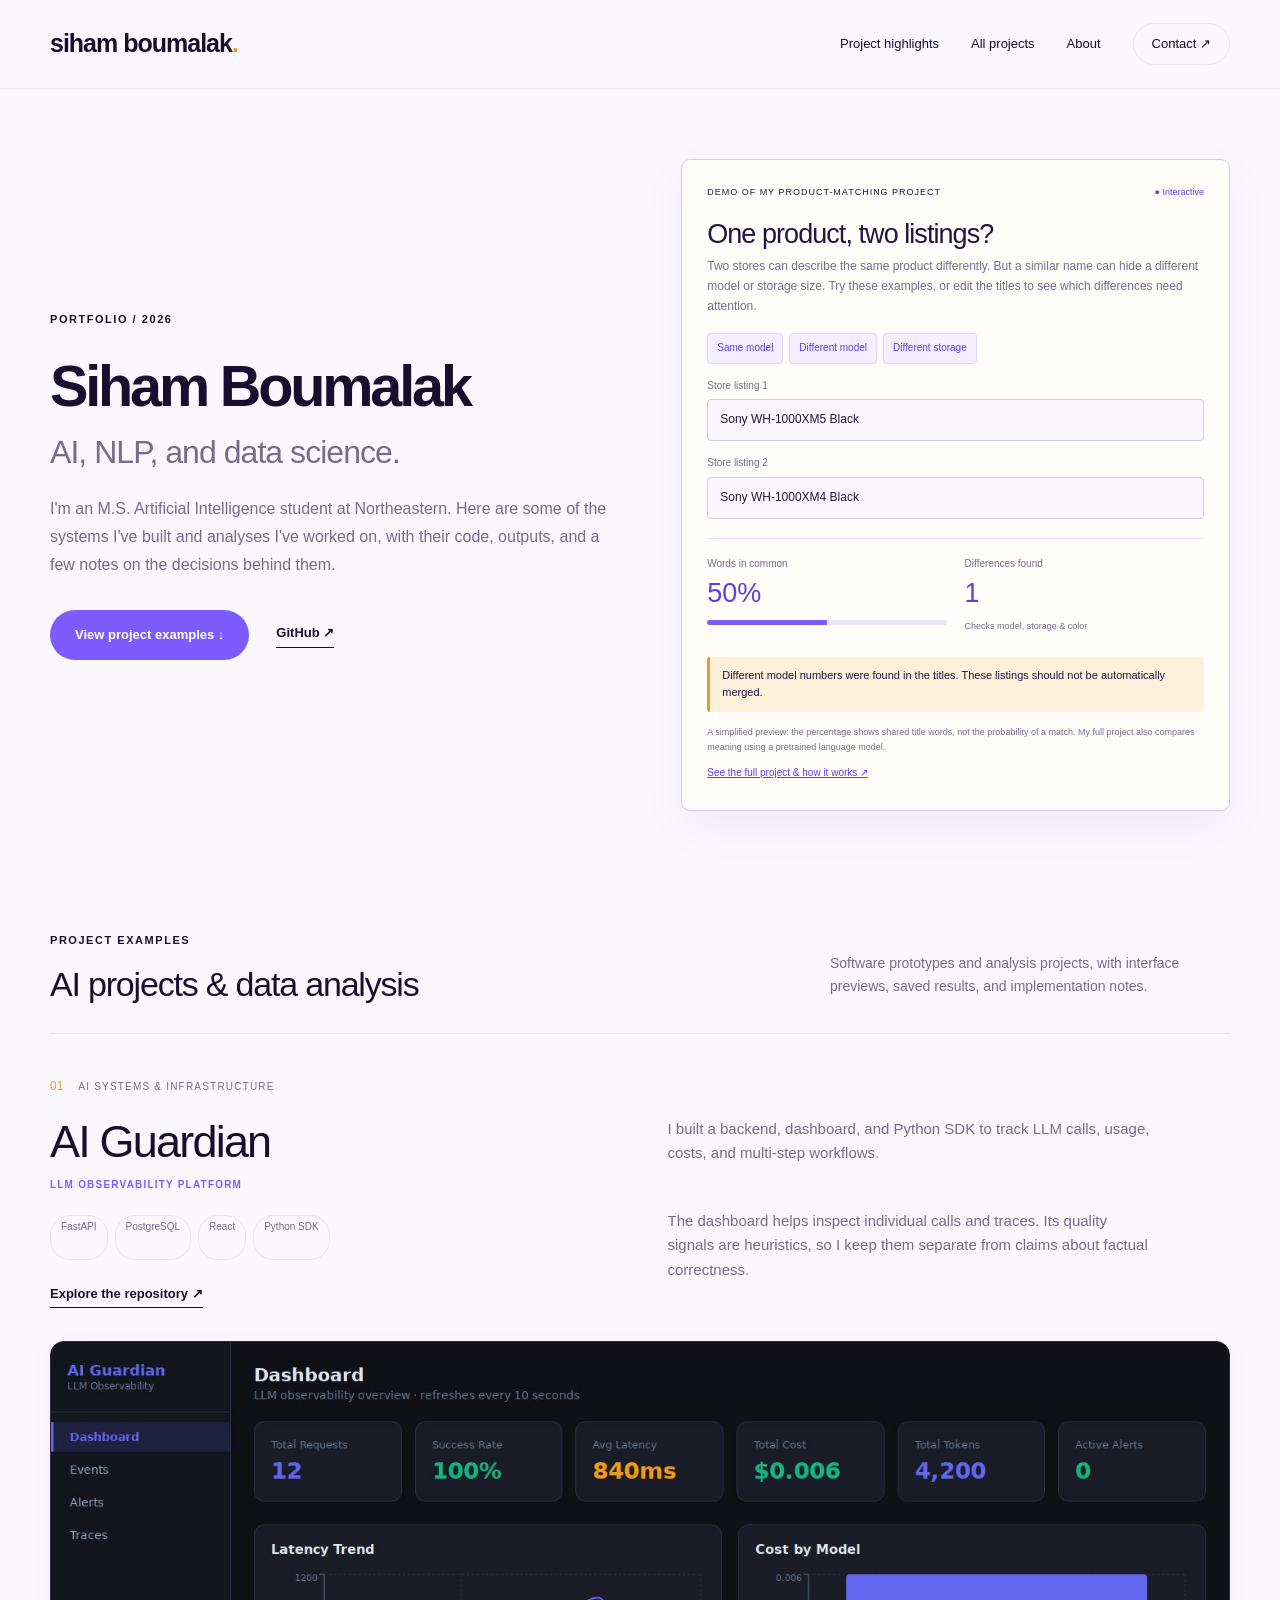
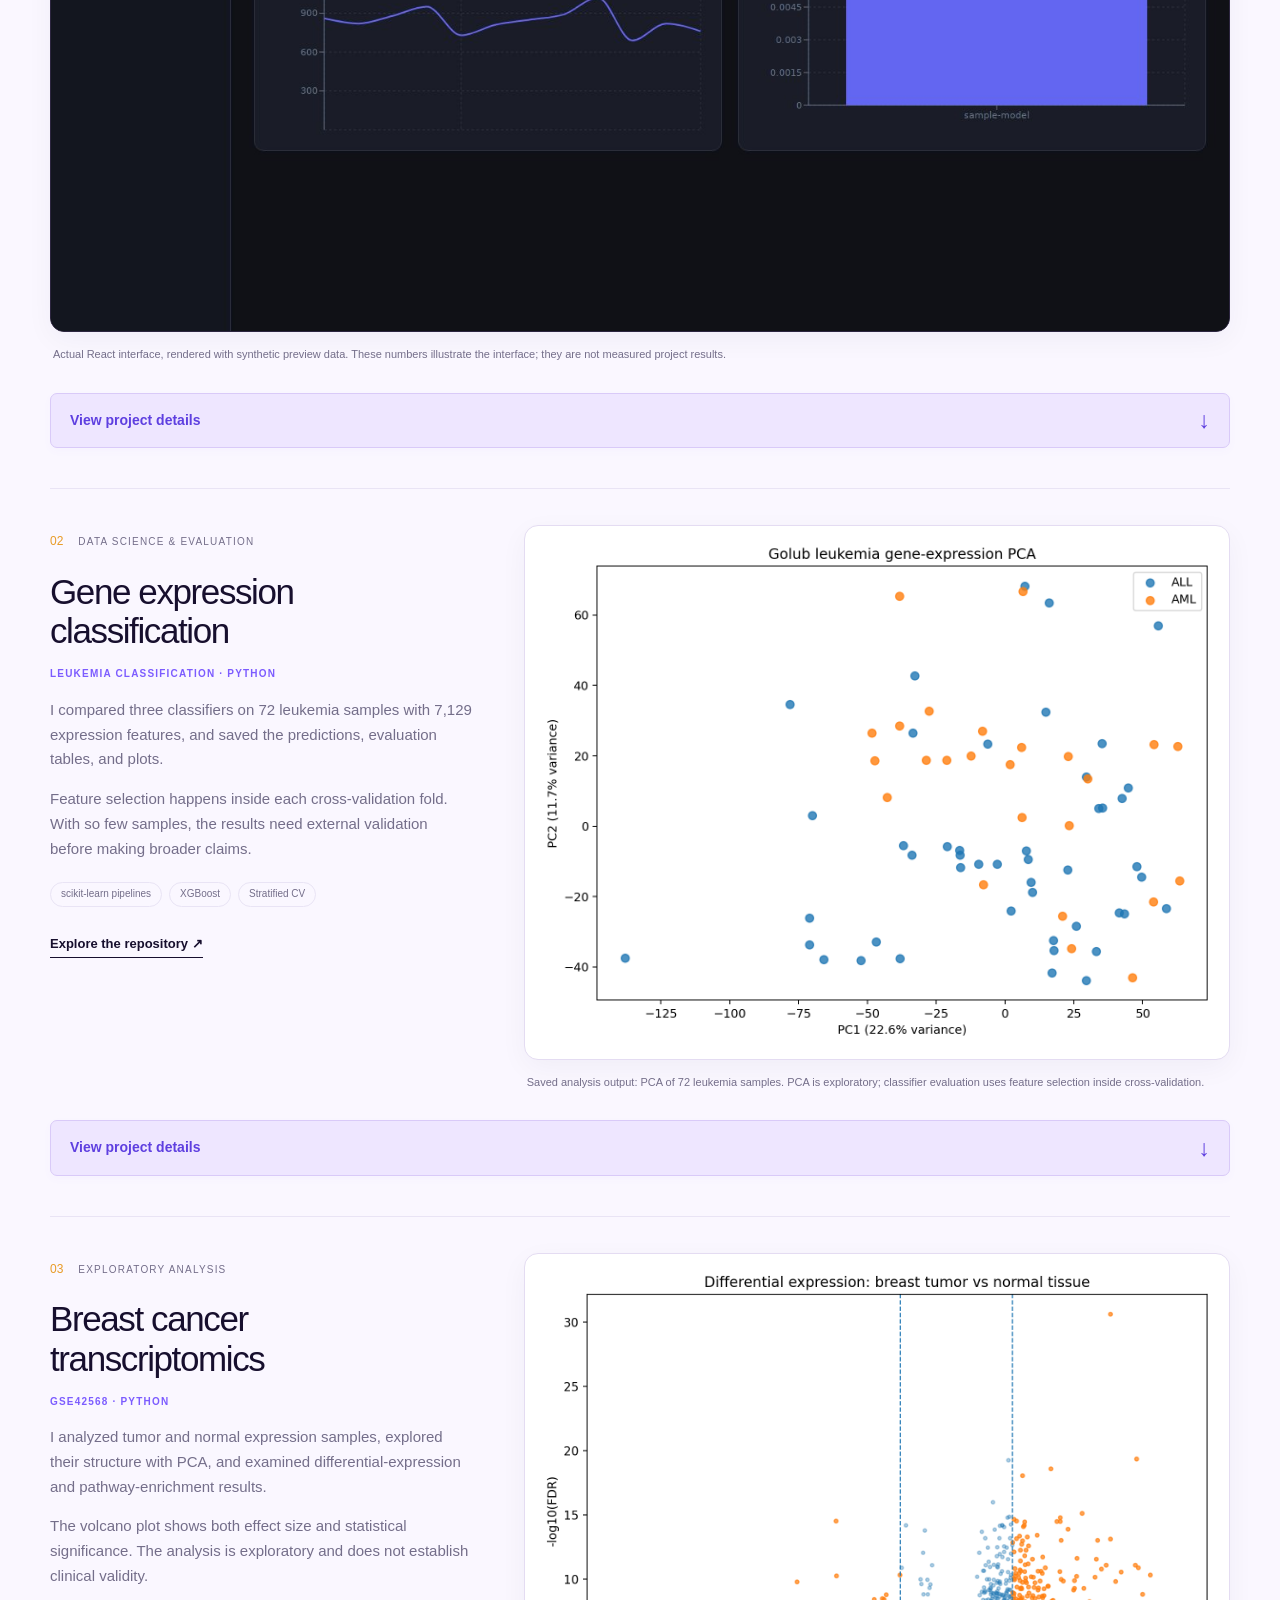
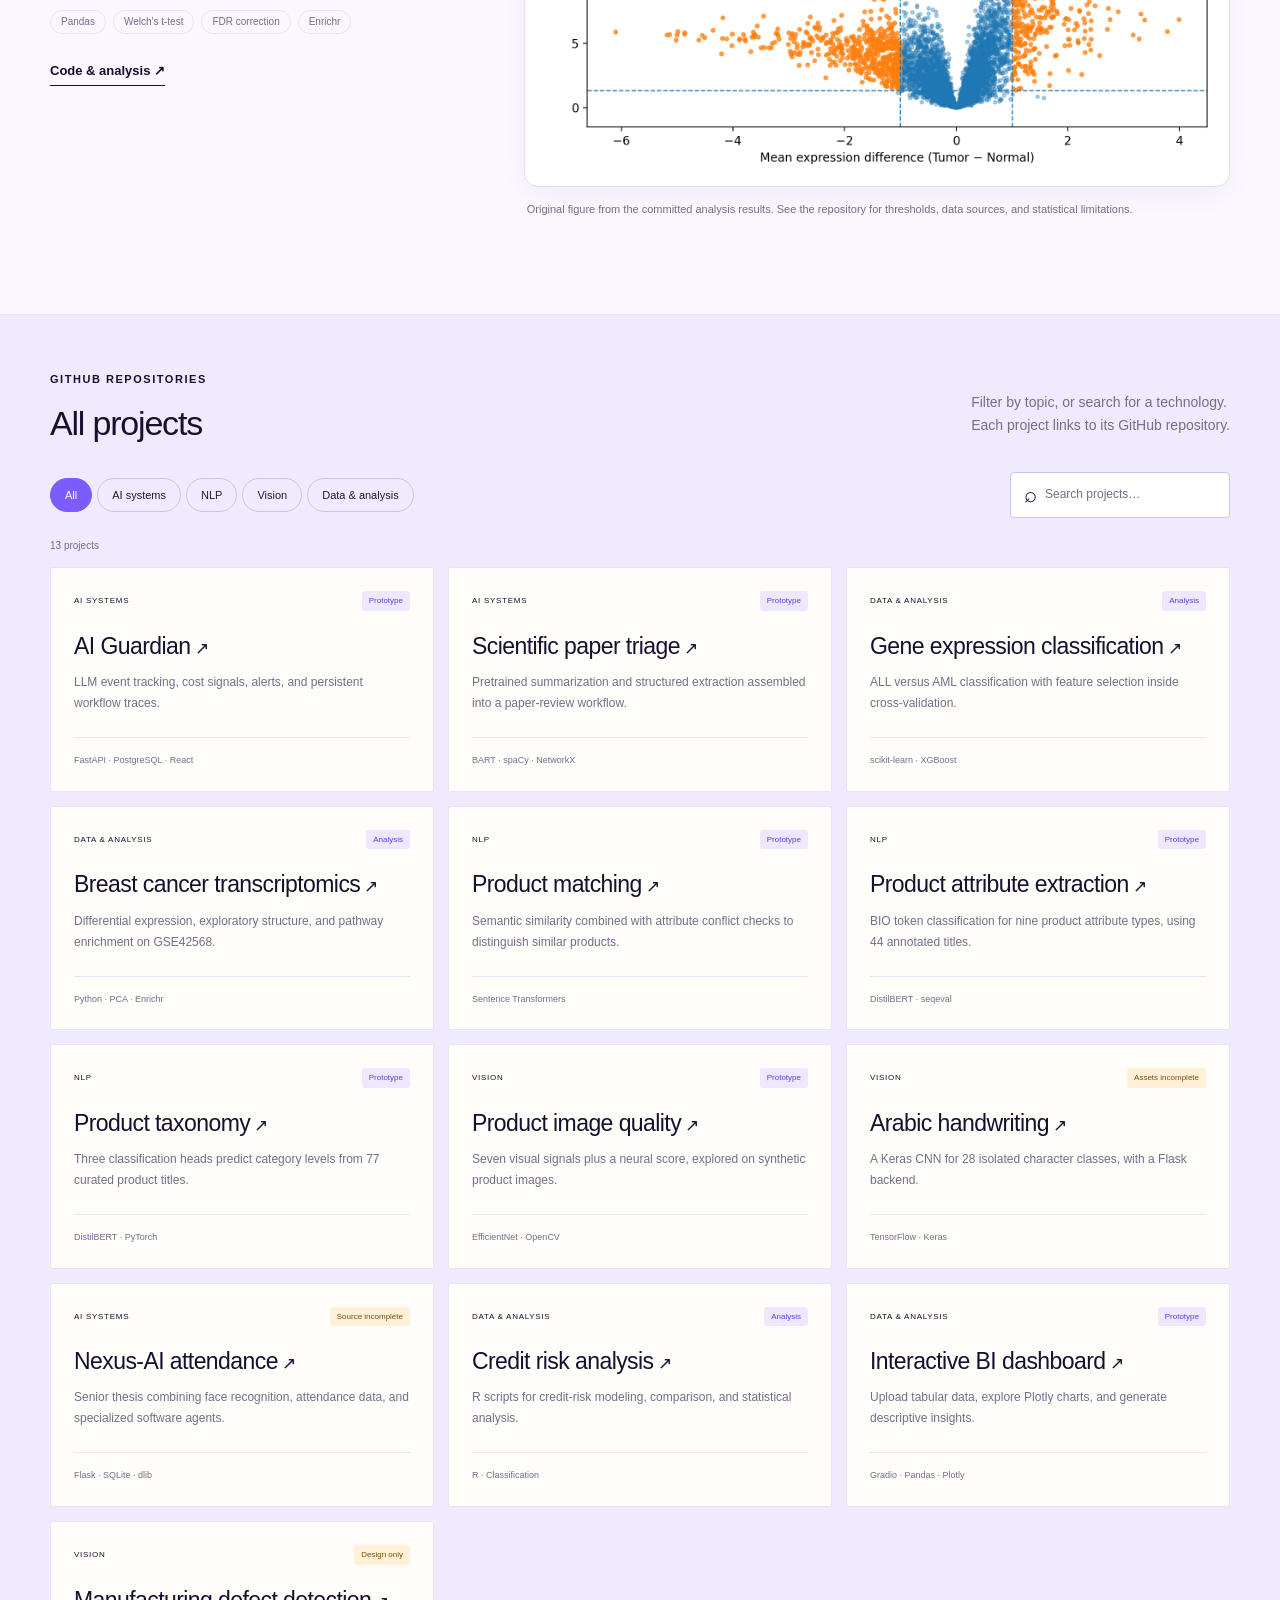
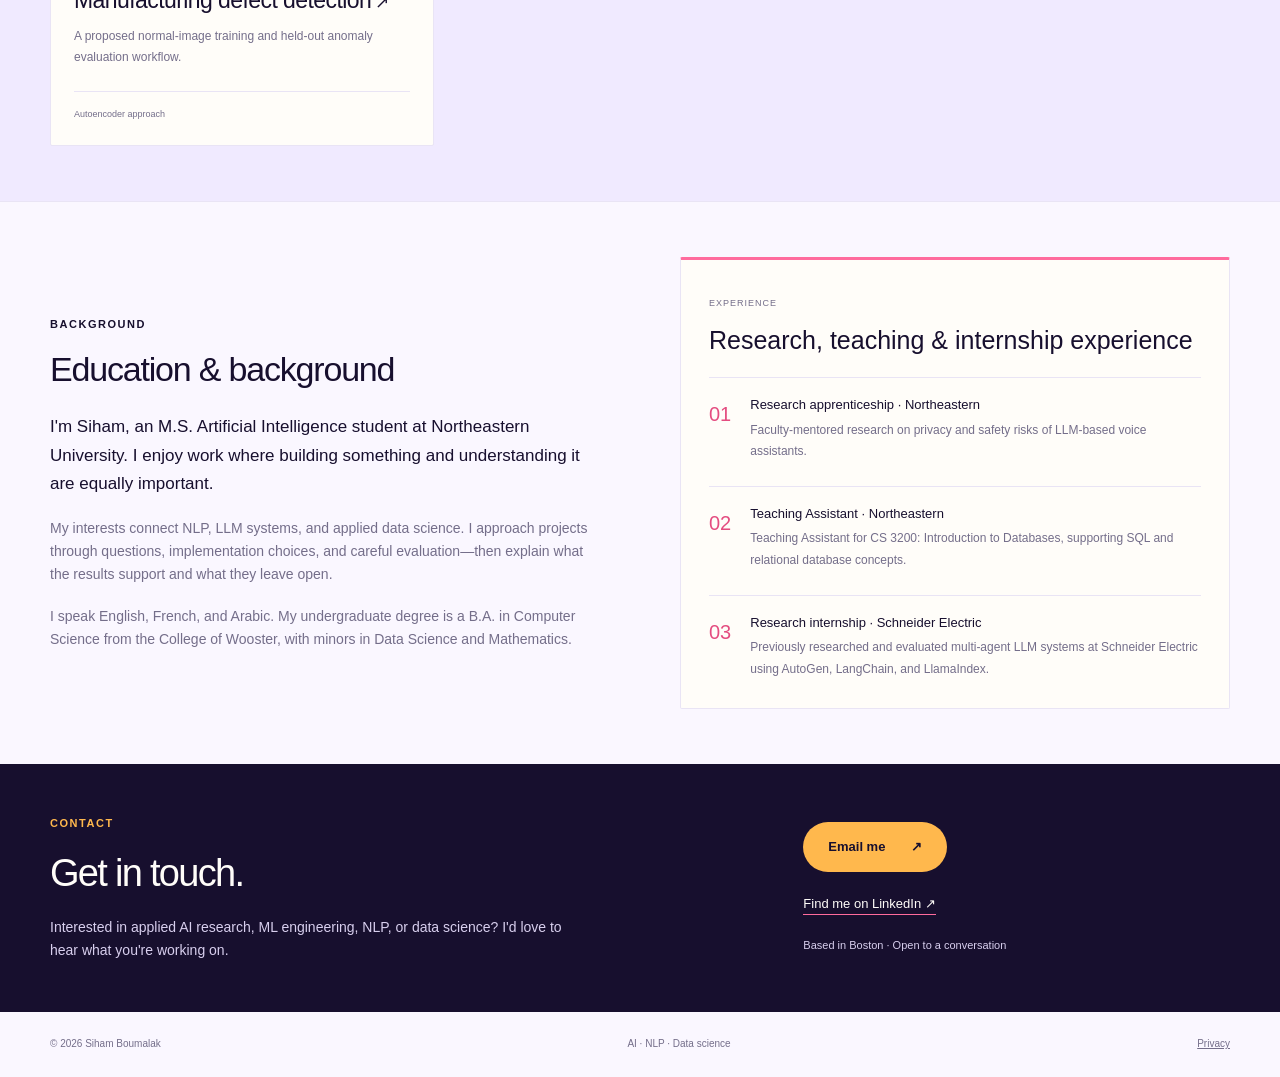
==== index.html @ af5b94d9 "Open Gmail compose with contact recipient prefilled" ====
<!doctype html>
<html lang="en">
<head>
<meta charset="utf-8"><meta name="viewport" content="width=device-width, initial-scale=1">
<title>Siham Boumalak | AI Projects & Data Analysis</title>
<meta name="description" content="Explore Siham Boumalak's AI systems, NLP projects, and data analysis through project walkthroughs, technical decisions, and evaluation evidence.">
<meta name="theme-color" content="#FAF7FF"><meta property="og:title" content="Siham Boumalak — AI systems, research & data"><meta property="og:description" content="AI systems, NLP projects, and data analysis by Siham Boumalak."><meta property="og:type" content="website"><meta property="og:url" content="https://boumalaksiham.github.io/">
<link rel="icon" href="assets/favicon.svg" type="image/svg+xml"><link rel="stylesheet" href="assets/style.css?v=explained-20261003">
<script src="assets/config.js" defer></script><script src="assets/app.js" defer></script>
</head>
<body>
<a class="skip-link" href="#main">Skip to content</a>
<header class="site-header"><a class="wordmark" href="#top" aria-label="Siham Boumalak, home">siham boumalak<span class="wordmark-dot">.</span></a><nav aria-label="Main navigation"><a href="#work">Project highlights</a><a href="#explore">All projects</a><a href="#about">About</a><a class="nav-contact" href="#contact">Contact <span aria-hidden="true">↗</span></a></nav></header>
<main id="main">
<section class="hero wrap" id="top"><div class="hero-copy"><p class="eyebrow">Portfolio / 2026</p><h1>Siham Boumalak<span class="intro-focus">AI, NLP, and data science.</span></h1><p class="hero-description">I'm an M.S. Artificial Intelligence student at Northeastern. Here are some of the systems I've built and analyses I've worked on, with their code, outputs, and a few notes on the decisions behind them.</p><div class="hero-actions"><a class="button primary" href="#work">View project examples ↓</a><a class="text-link" href="https://github.com/boumalaksiham" target="_blank" rel="noopener noreferrer" data-event="github_profile">GitHub ↗</a></div></div><aside class="demo-dashboard" aria-labelledby="demo-title"><div class="demo-top"><span>DEMO OF MY PRODUCT-MATCHING PROJECT</span><span class="demo-live">● Interactive</span></div><h2 id="demo-title">One product, two listings?</h2><p class="demo-intro">Two stores can describe the same product differently. But a similar name can hide a different model or storage size. Try these examples, or edit the titles to see which differences need attention.</p><div class="demo-presets" role="group" aria-label="Product comparison examples"><button type="button" data-pair="same">Same model</button><button type="button" data-pair="model">Different model</button><button type="button" data-pair="storage">Different storage</button></div><label for="listing-a">Store listing 1</label><input id="listing-a" maxlength="180" value="Sony WH-1000XM5 Black" autocomplete="off"><label for="listing-b">Store listing 2</label><input id="listing-b" maxlength="180" value="Sony WH-1000XM4 Black" autocomplete="off"><div class="demo-metrics"><div><span>Words in common</span><strong id="demo-overlap">—</strong><div class="demo-meter"><span id="demo-meter-fill"></span></div></div><div><span>Differences found</span><strong id="demo-conflicts">—</strong><small>Checks model, storage &amp; color</small></div></div><div class="demo-result" id="demo-result" role="status" aria-live="polite">Comparing titles…</div><p class="demo-disclaimer">A simplified preview: the percentage shows shared title words, not the probability of a match. My full project also compares meaning using a pretrained language model.</p><a class="demo-source" href="https://github.com/boumalaksiham/Entity-Resolution-Product-Matching-Pipeline" target="_blank" rel="noopener noreferrer" data-event="project_repository" data-project="Entity-Resolution-Product-Matching-Pipeline">See the full project &amp; how it works ↗</a><noscript><p>Enable JavaScript to try the comparison.</p></noscript></aside></section><section class="wrap section" id="work"><div class="section-heading"><div><p class="eyebrow">Project examples</p><h2>AI projects & data analysis</h2></div><p>Software prototypes and analysis projects, with interface previews, saved results, and implementation notes.</p></div><article class="feature" id="guardian"><div class="feature-copy"><div class="feature-number">01 <span>AI systems & infrastructure</span></div><h3>AI Guardian</h3><p class="project-name">LLM observability platform</p><p>I built a backend, dashboard, and Python SDK to track LLM calls, usage, costs, and multi-step workflows.</p><p class="feature-question">The dashboard helps inspect individual calls and traces. Its quality signals are heuristics, so I keep them separate from claims about factual correctness.</p><div class="tags"><span>FastAPI</span><span>PostgreSQL</span><span>React</span><span>Python SDK</span></div><a class="text-link" href="https://github.com/boumalaksiham/ai_guardian_project" target="_blank" rel="noopener noreferrer" data-event="project_repository" data-project="ai_guardian_project">Explore the repository ↗</a></div><figure class="project-output guardian-output"><a href="assets/guardian-preview.jpg" target="_blank" aria-label="Open AI Guardian interface preview"><img src="assets/guardian-preview.jpg" alt="AI Guardian React dashboard with usage cards, latency trend, and cost chart, populated with synthetic preview data" width="1440" height="720" fetchpriority="high"></a><figcaption>Actual React interface, rendered with synthetic preview data. These numbers illustrate the interface; they are not measured project results.</figcaption></figure><details class="case-study" data-project="ai_guardian_project"><summary>View project details <span aria-hidden="true">↓</span></summary><div class="case-grid"><div><h4>What I built</h4><p>A FastAPI backend, PostgreSQL event storage, a React dashboard, and a Python tracking SDK. Events can be grouped into persistent workflow traces.</p></div><div><h4>A technical decision</h4><p>Background SDK delivery keeps telemetry separate from the main application flow. The tradeoff is an in-memory queue that can lose pending events when a process exits.</p></div><div><h4>Evidence & boundaries</h4><p>The repository includes unit tests and CI. Quality and hallucination signals are lightweight heuristics; they are not validated factuality scores. Production authentication and tenancy remain future work.</p><a href="https://github.com/boumalaksiham/ai_guardian_project/blob/main/docs/DEVELOPMENT.md" target="_blank" rel="noopener noreferrer" data-event="project_documentation" data-project="ai_guardian_project">Development & testing notes ↗</a></div></div></details></article>
<article class="feature" id="genes"><div class="feature-copy"><div class="feature-number">02 <span>Data science & evaluation</span></div><h3>Gene expression<br>classification</h3><p class="project-name">Leukemia classification · Python</p><p>I compared three classifiers on 72 leukemia samples with 7,129 expression features, and saved the predictions, evaluation tables, and plots.</p><p class="feature-question">Feature selection happens inside each cross-validation fold. With so few samples, the results need external validation before making broader claims.</p><div class="tags"><span>scikit-learn pipelines</span><span>XGBoost</span><span>Stratified CV</span></div><a class="text-link" href="https://github.com/boumalaksiham/gene-expression-classification" target="_blank" rel="noopener noreferrer" data-event="project_repository" data-project="gene-expression-classification">Explore the repository ↗</a></div><figure class="project-output"><a href="assets/leukemia-pca.png" target="_blank" aria-label="Open leukemia PCA figure"><img src="assets/leukemia-pca.png" alt="Saved PCA scatterplot of ALL and AML leukemia samples from the gene-expression analysis" width="1200" height="800" loading="lazy"></a><figcaption>Saved analysis output: PCA of 72 leukemia samples. PCA is exploratory; classifier evaluation uses feature selection inside cross-validation.</figcaption></figure><details class="case-study" data-project="gene-expression-classification"><summary>View project details <span aria-hidden="true">↓</span></summary><div class="case-grid"><div><h4>What I built</h4><p>A reproducible analysis comparing logistic regression, random forest, and XGBoost on ALL versus AML classification, with PCA, ROC curves, and cross-validated predictions.</p></div><div><h4>A technical decision</h4><p>Place feature selection inside the pipeline so each training fold selects its own features. Selecting features on the full dataset before cross-validation would leak validation information.</p></div><div><h4>Evidence & boundaries</h4><p>Committed tables and figures support the displayed results. A 72-sample dataset limits generalization; cross-validation is not an independent external test. Full-data probe rankings are exploratory.</p><a href="https://github.com/boumalaksiham/gene-expression-classification/tree/main/results" target="_blank" rel="noopener noreferrer" data-event="evaluation_artifact" data-project="gene-expression-classification">Explore the saved results ↗</a></div></div></details></article>
<article class="feature breast-feature" id="breast"><div class="feature-copy"><div class="feature-number">03 <span>Exploratory analysis</span></div><h3>Breast cancer<br>transcriptomics</h3><p class="project-name">GSE42568 · Python</p><p>I analyzed tumor and normal expression samples, explored their structure with PCA, and examined differential-expression and pathway-enrichment results.</p><p class="feature-question">The volcano plot shows both effect size and statistical significance. The analysis is exploratory and does not establish clinical validity.</p><div class="tags"><span>Pandas</span><span>Welch's t-test</span><span>FDR correction</span><span>Enrichr</span></div><a class="text-link" href="https://github.com/boumalaksiham/breast_cancer_transcriptomics" target="_blank" rel="noopener noreferrer" data-event="project_repository" data-project="breast_cancer_transcriptomics">Code & analysis ↗</a></div><figure class="project-output"><a href="assets/breast-volcano.png" target="_blank" aria-label="Open differential expression volcano plot"><img src="assets/breast-volcano.png" alt="Saved volcano plot showing tumor versus normal differential expression in GSE42568" width="1200" height="800" loading="lazy"></a><figcaption>Original figure from the committed analysis results. See the repository for thresholds, data sources, and statistical limitations.</figcaption></figure></article></section>
<section class="collection section" id="explore"><div class="wrap"><div class="section-heading"><div><p class="eyebrow">GitHub repositories</p><h2>All projects</h2></div><p>Filter by topic, or search for a technology.<br>Each project links to its GitHub repository.</p></div><div class="collection-tools"><div class="filters" role="group" aria-label="Filter projects"><button type="button" data-filter="All" aria-pressed="true" class="filter active">All</button><button type="button" data-filter="AI systems" aria-pressed="false" class="filter">AI systems</button><button type="button" data-filter="NLP" aria-pressed="false" class="filter">NLP</button><button type="button" data-filter="Vision" aria-pressed="false" class="filter">Vision</button><button type="button" data-filter="Data & analysis" aria-pressed="false" class="filter">Data & analysis</button></div><div class="search-field"><label class="sr-only" for="project-search">Search projects by title, topic, technology, or status</label><span aria-hidden="true">⌕</span><input id="project-search" type="search" placeholder="Search projects…" autocomplete="off"></div></div><p class="result-count" id="result-count" role="status">13 projects</p><div class="project-grid" id="project-grid"><article class="project-card" data-category="AI systems" data-search="AI Guardian AI systems LLM event tracking, cost signals, alerts, and persistent workflow traces. FastAPI · PostgreSQL · React Prototype"><div class="card-top"><span class="category">AI systems</span><span class="status">Prototype</span></div><h3><a href="https://github.com/boumalaksiham/ai_guardian_project" data-event="project_repository" data-project="ai_guardian_project" target="_blank" rel="noopener noreferrer">AI Guardian<span aria-hidden="true"> ↗</span></a></h3><p>LLM event tracking, cost signals, alerts, and persistent workflow traces.</p><span class="stack">FastAPI · PostgreSQL · React</span></article>
<article class="project-card" data-category="AI systems" data-search="Scientific paper triage AI systems Pretrained summarization and structured extraction assembled into a paper-review workflow. BART · spaCy · NetworkX Prototype"><div class="card-top"><span class="category">AI systems</span><span class="status">Prototype</span></div><h3><a href="https://github.com/boumalaksiham/Final-Project-AI" data-event="project_repository" data-project="Final-Project-AI" target="_blank" rel="noopener noreferrer">Scientific paper triage<span aria-hidden="true"> ↗</span></a></h3><p>Pretrained summarization and structured extraction assembled into a paper-review workflow.</p><span class="stack">BART · spaCy · NetworkX</span></article>
<article class="project-card" data-category="Data & analysis" data-search="Gene expression classification Data &amp; analysis ALL versus AML classification with feature selection inside cross-validation. scikit-learn · XGBoost Analysis"><div class="card-top"><span class="category">Data & analysis</span><span class="status">Analysis</span></div><h3><a href="https://github.com/boumalaksiham/gene-expression-classification" data-event="project_repository" data-project="gene-expression-classification" target="_blank" rel="noopener noreferrer">Gene expression classification<span aria-hidden="true"> ↗</span></a></h3><p>ALL versus AML classification with feature selection inside cross-validation.</p><span class="stack">scikit-learn · XGBoost</span></article>
<article class="project-card" data-category="Data & analysis" data-search="Breast cancer transcriptomics Data &amp; analysis Differential expression, exploratory structure, and pathway enrichment on GSE42568. Python · PCA · Enrichr Analysis"><div class="card-top"><span class="category">Data & analysis</span><span class="status">Analysis</span></div><h3><a href="https://github.com/boumalaksiham/breast_cancer_transcriptomics" data-event="project_repository" data-project="breast_cancer_transcriptomics" target="_blank" rel="noopener noreferrer">Breast cancer transcriptomics<span aria-hidden="true"> ↗</span></a></h3><p>Differential expression, exploratory structure, and pathway enrichment on GSE42568.</p><span class="stack">Python · PCA · Enrichr</span></article>
<article class="project-card" data-category="NLP" data-search="Product matching NLP Semantic similarity combined with attribute conflict checks to distinguish similar products. Sentence Transformers Prototype"><div class="card-top"><span class="category">NLP</span><span class="status">Prototype</span></div><h3><a href="https://github.com/boumalaksiham/Entity-Resolution-Product-Matching-Pipeline" data-event="project_repository" data-project="Entity-Resolution-Product-Matching-Pipeline" target="_blank" rel="noopener noreferrer">Product matching<span aria-hidden="true"> ↗</span></a></h3><p>Semantic similarity combined with attribute conflict checks to distinguish similar products.</p><span class="stack">Sentence Transformers</span></article>
<article class="project-card" data-category="NLP" data-search="Product attribute extraction NLP BIO token classification for nine product attribute types, using 44 annotated titles. DistilBERT · seqeval Prototype"><div class="card-top"><span class="category">NLP</span><span class="status">Prototype</span></div><h3><a href="https://github.com/boumalaksiham/Product-NER-Attribute-Extraction" data-event="project_repository" data-project="Product-NER-Attribute-Extraction" target="_blank" rel="noopener noreferrer">Product attribute extraction<span aria-hidden="true"> ↗</span></a></h3><p>BIO token classification for nine product attribute types, using 44 annotated titles.</p><span class="stack">DistilBERT · seqeval</span></article>
<article class="project-card" data-category="NLP" data-search="Product taxonomy NLP Three classification heads predict category levels from 77 curated product titles. DistilBERT · PyTorch Prototype"><div class="card-top"><span class="category">NLP</span><span class="status">Prototype</span></div><h3><a href="https://github.com/boumalaksiham/Taxonomy-Classifier-DistilBERT" data-event="project_repository" data-project="Taxonomy-Classifier-DistilBERT" target="_blank" rel="noopener noreferrer">Product taxonomy<span aria-hidden="true"> ↗</span></a></h3><p>Three classification heads predict category levels from 77 curated product titles.</p><span class="stack">DistilBERT · PyTorch</span></article>
<article class="project-card" data-category="Vision" data-search="Product image quality Vision Seven visual signals plus a neural score, explored on synthetic product images. EfficientNet · OpenCV Prototype"><div class="card-top"><span class="category">Vision</span><span class="status">Prototype</span></div><h3><a href="https://github.com/boumalaksiham/Product-Image-Quality-Scorer" data-event="project_repository" data-project="Product-Image-Quality-Scorer" target="_blank" rel="noopener noreferrer">Product image quality<span aria-hidden="true"> ↗</span></a></h3><p>Seven visual signals plus a neural score, explored on synthetic product images.</p><span class="stack">EfficientNet · OpenCV</span></article>
<article class="project-card" data-category="Vision" data-search="Arabic handwriting Vision A Keras CNN for 28 isolated character classes, with a Flask backend. TensorFlow · Keras Assets incomplete"><div class="card-top"><span class="category">Vision</span><span class="status incomplete">Assets incomplete</span></div><h3><a href="https://github.com/boumalaksiham/Arabic-Handwriting-CNN" data-event="project_repository" data-project="Arabic-Handwriting-CNN" target="_blank" rel="noopener noreferrer">Arabic handwriting<span aria-hidden="true"> ↗</span></a></h3><p>A Keras CNN for 28 isolated character classes, with a Flask backend.</p><span class="stack">TensorFlow · Keras</span></article>
<article class="project-card" data-category="AI systems" data-search="Nexus-AI attendance AI systems Senior thesis combining face recognition, attendance data, and specialized software agents. Flask · SQLite · dlib Source incomplete"><div class="card-top"><span class="category">AI systems</span><span class="status incomplete">Source incomplete</span></div><h3><a href="https://github.com/boumalaksiham/Nexus-AI-Attendance" data-event="project_repository" data-project="Nexus-AI-Attendance" target="_blank" rel="noopener noreferrer">Nexus-AI attendance<span aria-hidden="true"> ↗</span></a></h3><p>Senior thesis combining face recognition, attendance data, and specialized software agents.</p><span class="stack">Flask · SQLite · dlib</span></article>
<article class="project-card" data-category="Data & analysis" data-search="Credit risk analysis Data &amp; analysis R scripts for credit-risk modeling, comparison, and statistical analysis. R · Classification Analysis"><div class="card-top"><span class="category">Data & analysis</span><span class="status">Analysis</span></div><h3><a href="https://github.com/boumalaksiham/Credit-Risk-Project" data-event="project_repository" data-project="Credit-Risk-Project" target="_blank" rel="noopener noreferrer">Credit risk analysis<span aria-hidden="true"> ↗</span></a></h3><p>R scripts for credit-risk modeling, comparison, and statistical analysis.</p><span class="stack">R · Classification</span></article>
<article class="project-card" data-category="Data & analysis" data-search="Interactive BI dashboard Data &amp; analysis Upload tabular data, explore Plotly charts, and generate descriptive insights. Gradio · Pandas · Plotly Prototype"><div class="card-top"><span class="category">Data & analysis</span><span class="status">Prototype</span></div><h3><a href="https://github.com/boumalaksiham/interactive-BI-dashboard" data-event="project_repository" data-project="interactive-BI-dashboard" target="_blank" rel="noopener noreferrer">Interactive BI dashboard<span aria-hidden="true"> ↗</span></a></h3><p>Upload tabular data, explore Plotly charts, and generate descriptive insights.</p><span class="stack">Gradio · Pandas · Plotly</span></article>
<article class="project-card" data-category="Vision" data-search="Manufacturing defect detection Vision A proposed normal-image training and held-out anomaly evaluation workflow. Autoencoder approach Design only"><div class="card-top"><span class="category">Vision</span><span class="status incomplete">Design only</span></div><h3><a href="https://github.com/boumalaksiham/Defect-Detection" data-event="project_repository" data-project="Defect-Detection" target="_blank" rel="noopener noreferrer">Manufacturing defect detection<span aria-hidden="true"> ↗</span></a></h3><p>A proposed normal-image training and held-out anomaly evaluation workflow.</p><span class="stack">Autoencoder approach</span></article>
</div><p class="empty-state" id="empty-state" hidden>No projects match this search. Try a different topic or <button type="button" id="reset-search">reset the filters</button>.</p><noscript><p>All projects are listed above. Search and filters require JavaScript.</p></noscript></div></section>
<section class="wrap section about-section" id="about"><div><p class="eyebrow">Background</p><h2>Education & background</h2><p class="about-lead">I'm Siham, an M.S. Artificial Intelligence student at Northeastern University. I enjoy work where building something and understanding it are equally important.</p><p>My interests connect NLP, LLM systems, and applied data science. I approach projects through questions, implementation choices, and careful evaluation—then explain what the results support and what they leave open.</p><p>I speak English, French, and Arabic. My undergraduate degree is a B.A. in Computer Science from the College of Wooster, with minors in Data Science and Mathematics.</p></div><aside class="field-notes"><span class="mini-label">Experience</span><h3>Research, teaching & internship experience</h3><div class="note-entry"><span>01</span><div><h4>Research apprenticeship · Northeastern</h4><p>Faculty-mentored research on privacy and safety risks of LLM-based voice assistants.</p></div></div><div class="note-entry"><span>02</span><div><h4>Teaching Assistant · Northeastern</h4><p>Teaching Assistant for CS 3200: Introduction to Databases, supporting SQL and relational database concepts.</p></div></div><div class="note-entry"><span>03</span><div><h4>Research internship · Schneider Electric</h4><p>Previously researched and evaluated multi-agent LLM systems at Schneider Electric using AutoGen, LangChain, and LlamaIndex.</p></div></div></aside></section>
<section class="contact-section" id="contact"><div class="wrap contact-inner"><div><p class="eyebrow">Contact</p><h2>Get in touch.</h2><p>Interested in applied AI research, ML engineering, NLP, or data science? I'd love to hear what you're working on.</p></div><div class="contact-actions"><a class="button light" href="https://mail.google.com/mail/?view=cm&amp;fs=1&amp;to=boumaleksiham%40gmail.com" target="_blank" rel="noopener noreferrer" data-event="contact_email">Email me <span aria-hidden="true">↗</span></a><a href="https://www.linkedin.com/in/siham-boumalak/" target="_blank" rel="noopener noreferrer" data-event="contact_linkedin">Find me on LinkedIn ↗</a><span>Based in Boston · Open to a conversation</span></div></div></section>
</main>
<footer class="wrap"><span>© 2026 Siham Boumalak</span><span>AI · NLP · Data science</span><button type="button" id="privacy-open">Privacy</button></footer>
<dialog id="privacy-dialog" aria-labelledby="privacy-title"><button class="dialog-close" type="button" id="privacy-close" aria-label="Close privacy information">×</button><h2 id="privacy-title">Visitor analytics</h2><p id="privacy-description">Visitor analytics are not currently enabled on this site.</p><p>This portfolio does not identify visitors by name. Project search text is not sent as analytics event data.</p><button type="button" class="button primary" id="analytics-toggle" hidden>Turn analytics off</button><p class="privacy-status" id="privacy-status" role="status"></p></dialog>
</body></html>
---- assets/style.css ----
:root{--paper:#f5f3ec;--ink:#203d35;--muted:#5b6b63;--green:#174d40;--line:#d8ded3;--peach:#efa383;--serif:Georgia,'Times New Roman',serif;--sans:Arial,Helvetica,sans-serif}*{box-sizing:border-box}html{scroll-behavior:smooth;scroll-padding-top:100px}body{margin:0;background:var(--paper);color:var(--ink);font-family:var(--sans);font-size:16px;line-height:1.65}a{color:inherit;text-decoration:none}button,input{font:inherit}button{cursor:pointer}a,button,input,summary{outline-offset:5px}a:focus-visible,button:focus-visible,input:focus-visible,summary:focus-visible{outline:3px solid #b55d38}p,h1,h2,h3,h4{margin:0}h1,h2,h3,h4{line-height:1.12}h1,h2,.feature-copy h3{font-family:var(--serif);font-weight:400;letter-spacing:-.045em}p+p{margin-top:1rem}.wrap{width:min(1240px,calc(100% - 100px));margin-inline:auto}.site-header{height:89px;display:flex;align-items:center;justify-content:space-between;padding-inline:50px;border-bottom:1px solid var(--line);background:rgba(245,243,236,.96);position:sticky;top:0;z-index:20}.wordmark{font-family:var(--serif);font-size:36px;letter-spacing:-2px}.wordmark-dot{color:#b45d3c}nav{display:flex;align-items:center;gap:32px;font-size:13px}nav a:hover,.text-link:hover{color:#a85535}.nav-contact{border:1px solid var(--line);border-radius:50px;padding:9px 18px}.hero{display:grid;grid-template-columns:1.15fr 1fr;gap:60px;padding-block:82px 84px;align-items:center}.eyebrow{font-size:11px;font-weight:700;letter-spacing:.14em;text-transform:uppercase;display:flex;align-items:center;gap:9px}.small-dot{height:7px;width:7px;border-radius:50%;background:var(--green)}h1{font-size:clamp(46px,5.1vw,72px);margin-top:27px;line-height:1.07}h1 em,h2 em{font-weight:400;color:#51705c}.hero-description{margin-top:25px;max-width:480px;color:var(--muted);font-size:17px;line-height:1.75}.hero-actions{display:flex;align-items:center;gap:27px;margin-top:31px}.button{display:inline-flex;justify-content:center;align-items:center;gap:26px;border-radius:40px;padding:13px 24px;font-size:13px;font-weight:700;border:1px solid transparent;transition:background .2s,transform .2s}.button:hover{transform:translateY(-2px)}.primary{background:var(--green);color:#fff}.primary:hover{background:#296652}.text-link{display:inline-block;font-size:13px;font-weight:700;border-bottom:1px solid currentColor;padding-bottom:3px}.hero-meta{font-size:12px;color:var(--muted);margin-top:36px;line-height:1.7}.hero-art{background:#e9ecdf;border:1px solid #d9dfcf;border-radius:6px;min-height:470px;padding:24px;position:relative;background-image:radial-gradient(#c5cebd .7px,transparent .7px);background-size:15px 15px}.art-caption{display:flex;justify-content:space-between;gap:15px;font-size:9px;letter-spacing:.08em;text-transform:uppercase}.art-caption span:last-child{letter-spacing:0;text-transform:none}.orbit{height:362px;position:relative;display:flex;align-items:center;justify-content:center}.orbit-ring{border:1px solid #bdc8b9;border-radius:50%;position:absolute}.ring-one{width:244px;height:244px}.ring-two{width:312px;height:312px;transform:rotate(-25deg);border-style:dashed}.orbit-center{font-family:var(--serif);font-size:29px;line-height:1.3;text-align:center;position:relative;z-index:1;letter-spacing:-.7px}.orbit-center em{color:#58735e}.orbit-note{position:absolute;background:var(--paper);padding:14px 17px;box-shadow:0 8px 23px #273f3410;border:1px solid #d0d6c9;border-radius:4px;width:185px;z-index:2;transition:transform .2s}.orbit-note:hover{transform:translateY(-4px)}.note-number{font-size:10px;color:var(--muted);display:block}.orbit-note strong{font-family:var(--serif);font-size:23px;font-weight:400;display:block}.orbit-note small{font-size:10px;display:block}.note-build{top:18px;left:1px;transform:rotate(-5deg)}.note-evaluate{top:145px;right:-6px;transform:rotate(4deg);background:#efd8c5}.note-understand{bottom:2px;left:18px;transform:rotate(-3deg)}.art-bottom{border-top:1px solid #c9d1c2;display:flex;align-items:center;justify-content:space-between;gap:9px;padding-top:15px;font-size:10px}.cross{font-size:18px}.intro-strip{background:var(--green);color:#f0f0df;padding:22px 0}.intro-strip .wrap{display:flex;justify-content:space-between;align-items:center;gap:20px}.intro-strip p{font-family:var(--serif);font-size:22px}.intro-strip span{font-size:12px;color:#c6d5cb}.section{padding-block:85px}.section-heading{display:flex;justify-content:space-between;align-items:flex-end;gap:40px;margin-bottom:43px}.section-heading h2,.about-section h2{font-size:52px;margin-top:16px}.section-heading>p{font-size:14px;color:var(--muted);max-width:400px;margin-bottom:5px}.feature{display:grid;grid-template-columns:1fr 1fr;gap:38px 60px;padding-block:44px 46px;border-top:1px solid var(--line);scroll-margin-top:120px}.feature-copy{padding-block:7px}.feature-number{display:flex;align-items:center;gap:15px;color:#a65a3d;font-family:var(--serif);font-size:23px;margin-bottom:23px}.feature-number span{font:10px var(--sans);letter-spacing:.12em;text-transform:uppercase;color:var(--muted)}.feature-copy h3{font-size:42px}.project-name{margin-top:16px!important;font-size:12px!important;text-transform:uppercase;letter-spacing:.12em;font-weight:700;color:var(--green)!important}.feature-copy>p{font-size:15px;color:var(--muted);max-width:490px;margin-top:15px}.feature-question{font-style:italic;border-left:2px solid var(--peach);padding-left:15px}.tags{display:flex;flex-wrap:wrap;gap:7px;margin:21px 0 23px}.tags span{border:1px solid var(--line);border-radius:20px;padding:3px 10px;font-size:10px}.feature-visual{border-radius:5px;padding:26px;background:#e6ede7;display:flex;flex-direction:column;justify-content:flex-start;border:1px solid #d3dfd4;min-height:365px}.visual-head{display:flex;justify-content:space-between;align-items:center;gap:15px;font-size:9px;letter-spacing:.1em}.visual-badge{letter-spacing:0;padding:3px 8px;border:1px solid #c5d2c6;border-radius:20px;text-align:center}.visual-title{font-family:var(--serif);font-size:29px;margin-top:22px}.pipeline{display:flex;align-items:center;gap:7px;margin:20px 0}.stage{background:#f7f8f0;border:1px solid #bfcdc1;border-radius:4px;padding:12px 10px;flex:1;color:var(--ink);font-size:12px;text-align:left}.stage span{font-size:9px;display:block;opacity:.7}.stage.active{background:var(--green);color:#fff;border-color:var(--green)}.flow-arrow{font-size:14px}.stage-description{background:#f7f8f0;border:1px solid #d1ddd1;border-radius:4px;padding:17px;min-height:160px}.mini-label{font-size:9px;letter-spacing:.11em;text-transform:uppercase;color:var(--muted)}.stage-description h4{font-size:16px;font-weight:500;margin-top:8px}.stage-description p{font-size:12px;margin-top:8px;color:var(--muted)}.signal-list{display:flex;gap:7px;flex-wrap:wrap;margin-top:15px}.signal-list span{font-size:9px;border:1px solid #bfd0c3;padding:3px 8px;border-radius:3px}.visual-footnote{font-size:10px;color:var(--muted);line-height:1.7;margin-top:17px!important}.visual-footnote a{text-decoration:underline}.case-study{grid-column:1/-1;border:1px solid var(--line);border-radius:4px}.case-study summary{list-style:none;display:flex;justify-content:space-between;align-items:center;cursor:pointer;font-size:12px;font-weight:700;padding:16px 20px}.case-study summary::-webkit-details-marker{display:none}.case-study summary span{font-size:22px;font-weight:400;line-height:1}.case-study[open] summary span{transform:rotate(45deg)}.case-study[open] summary{border-bottom:1px solid var(--line)}.case-grid{display:grid;grid-template-columns:1fr 1fr 1fr;gap:28px;padding:26px 22px}.case-grid h4{font-size:14px;font-weight:600}.case-grid p{font-size:13px;color:var(--muted);margin-top:12px}.case-grid a{font-size:11px;text-decoration:underline;display:block;margin-top:12px}.paper-visual{background:#eee5d9;border-color:#dfd5c9;align-items:stretch}.paper-visual .visual-badge{border-color:#d0c4b5}.paper-sheet{width:65%;margin:26px auto 0;padding:19px 23px;background:#faf8f2;border:1px solid #d7cfc2;transform:rotate(-3deg);box-shadow:6px 6px 0 #dfd5c7}.paper-kicker{font-size:8px;letter-spacing:.1em;margin-bottom:13px}.paper-line{height:5px;border-radius:2px;background:#d8dace;margin-top:9px}.long{width:100%}.medium{width:80%}.short{width:54%}.paper-connect{text-align:center;font-size:21px;margin-top:10px}.extraction-grid{display:grid;grid-template-columns:1fr 1fr;gap:8px}.extraction-grid span{border:1px solid #d7cdbc;padding:7px;background:#f6f0e6;border-radius:3px;text-align:center;font-size:11px}.report-row{display:flex;gap:15px;align-items:center;background:#334f43;color:#f5f3ec;border-radius:3px;padding:15px;margin-top:15px}.report-row>span{font-size:24px}.report-row strong{font-size:12px;font-weight:500}.report-row small{display:block;color:#c9d7cc;font-size:10px}.gene-visual{background:#e8eee8;padding-bottom:21px}.gene-visual svg{width:100%;height:auto;display:block;margin-top:6px}.chart-label{font:14px Arial;fill:#304f43}.chart-value{font:14px Arial;fill:#174d40}.chart-tick{font:11px Arial;fill:#526b5e}.chart-note{font-size:9px;color:var(--muted);margin-top:0}.data-context{display:flex;gap:20px;border-top:1px solid #cfd9ce;padding-top:17px;margin-top:17px}.data-context div{flex:1}.data-context strong{font-family:var(--serif);font-size:23px;font-weight:400;display:block;line-height:1}.data-context span{font-size:9px}.collection{background:#eaece2;border-block:1px solid #dbe0d2}.collection-tools{display:flex;align-items:center;justify-content:space-between;gap:18px;flex-wrap:wrap}.filters{display:flex;gap:5px;flex-wrap:wrap}.filter{background:transparent;border:1px solid #c4cfc1;color:var(--ink);border-radius:22px;padding:7px 14px;font-size:11px}.filter.active{background:var(--green);border-color:var(--green);color:white}.search-field{display:flex;align-items:center;gap:8px;border:1px solid #bdcaba;background:#f6f5ee;border-radius:4px;padding:6px 13px;min-width:220px}.search-field>span{font-size:22px;line-height:1}.search-field input{border:0;background:transparent;min-width:0;width:100%;font-size:12px;color:var(--ink);padding:6px 0}.result-count{font-size:10px;color:var(--muted);margin:20px 0 13px}.project-grid{display:grid;grid-template-columns:repeat(3,1fr);gap:14px}.project-card{background:#f8f7f0;border:1px solid #d2dacb;border-radius:4px;padding:23px;display:flex;flex-direction:column;transition:transform .2s,border-color .2s}.project-card:hover{transform:translateY(-3px);border-color:#769581}.card-top{display:flex;align-items:center;justify-content:space-between;gap:8px;font-size:8px;margin-bottom:22px}.category{letter-spacing:.09em;text-transform:uppercase}.status{background:#e2ebdf;padding:3px 7px;border-radius:3px;white-space:nowrap}.incomplete{background:#f2e1cc}.project-card h3{font-family:var(--serif);font-size:25px;font-weight:400;letter-spacing:-.025em;line-height:1.15}.project-card h3 a{display:block}.project-card h3 a span{font-size:17px}.project-card p{font-size:12px;line-height:1.75;color:var(--muted);margin-top:13px;margin-bottom:23px}.stack{font-size:9px;padding-top:15px;margin-top:auto;border-top:1px solid #dfe4d8;color:var(--muted)}[hidden]{display:none!important}.empty-state{padding:35px 0;color:var(--muted);font-size:14px}.empty-state button{padding:0;background:none;border:0;color:var(--green);text-decoration:underline}.about-section{display:grid;grid-template-columns:1fr 1fr;gap:80px;align-items:center}.about-section p{font-size:14px;color:var(--muted);margin-top:18px}.about-section .eyebrow{margin-top:0;font-size:11px;color:var(--ink)}.about-section .about-lead{font-size:18px;color:var(--ink);line-height:1.7;margin-top:25px}.field-notes{background:#efe7d9;border:1px solid #dfd6c6;padding:33px;transform:rotate(1deg);border-radius:4px}.field-notes h3{font-family:var(--serif);font-size:32px;font-weight:400;margin-top:12px}.note-entry{display:flex;gap:19px;border-top:1px solid #d8cebd;margin-top:23px;padding-top:20px}.note-entry>span{font-family:var(--serif);font-size:20px;color:#9c6547}.note-entry h4{font-size:13px;font-weight:500}.note-entry p{font-size:12px;line-height:1.8;margin-top:7px}.contact-section{background:var(--green);color:#f7f4e9;padding-block:66px}.contact-inner{display:grid;grid-template-columns:1.4fr 1fr;gap:60px;align-items:center}.contact-section h2{font-size:49px;margin-top:19px}.contact-section p:not(.eyebrow){font-size:14px;color:#d3dfd3;margin-top:22px;max-width:520px}.contact-actions{display:flex;align-items:flex-start;flex-direction:column;gap:21px;padding-left:40px}.light{background:#efdfc5;color:var(--green)}.contact-actions>a:not(.button){font-size:13px;border-bottom:1px solid #98b19f}.contact-actions>span{font-size:11px;color:#c0d0c1}footer{padding-block:24px;display:flex;justify-content:space-between;align-items:center;gap:20px;font-size:10px;color:var(--muted)}footer button{background:transparent;border:0;color:var(--muted);padding:0;font-size:10px;text-decoration:underline}.sr-only{position:absolute;width:1px;height:1px;padding:0;margin:-1px;overflow:hidden;clip:rect(0,0,0,0);white-space:nowrap;border:0}.skip-link{position:fixed;top:-100px;left:15px;padding:10px 20px;background:var(--green);color:white;z-index:100}.skip-link:focus{top:10px}dialog{border:1px solid var(--line);border-radius:6px;background:var(--paper);color:var(--ink);max-width:500px;width:calc(100% - 40px);padding:40px}dialog::backdrop{background:#193d3560}dialog h2{font-size:30px}dialog p{font-size:13px;color:var(--muted);margin-top:18px}dialog .button{margin-top:20px}.dialog-close{position:absolute;right:15px;top:8px;background:none;border:0;font-size:28px;color:var(--ink)}
@media(min-width:1600px){.site-header{padding-inline:calc((100% - 1240px)/2)}}
@media(max-width:1100px){.wrap{width:calc(100% - 64px)}.site-header{padding-inline:32px}.hero{gap:35px}.hero-art{padding:18px}.orbit-note{width:161px;padding:13px}.orbit-center{font-size:25px}.ring-two{width:280px;height:280px}.feature{gap:30px}.feature-copy h3{font-size:36px}.feature-visual{padding:22px}.visual-head{font-size:8px}.project-card{padding:18px}.card-top{flex-wrap:wrap}.about-section{gap:45px}}
@media(max-width:800px){.hero{grid-template-columns:1fr;padding-block:50px;gap:35px}.hero-copy{max-width:650px}h1{font-size:60px}.hero-art{min-height:420px;max-width:560px;width:100%;margin:auto}.orbit{height:330px}.note-build{left:20px}.note-understand{left:45px}.note-evaluate{right:20px}.intro-strip .wrap{align-items:flex-start;flex-direction:column;gap:3px}.section{padding-block:60px}.section-heading h2,.about-section h2{font-size:44px}.section-heading{align-items:flex-start;flex-direction:column;gap:22px}.feature{grid-template-columns:1fr;gap:25px;padding-block:35px}.feature-copy h3{font-size:40px}.feature-visual{min-height:340px}.case-grid{grid-template-columns:1fr;gap:23px}.project-grid{grid-template-columns:1fr 1fr}.about-section{grid-template-columns:1fr;gap:35px}.field-notes{transform:none}.contact-inner{grid-template-columns:1fr;gap:32px}.contact-actions{padding-left:0}.contact-section h2{font-size:42px}.site-header nav{gap:18px;font-size:11px}.nav-contact{padding:7px 12px}.gene-visual svg{max-width:650px;margin-inline:auto}}
@media(max-width:520px){.wrap{width:calc(100% - 40px)}.site-header{height:auto;min-height:79px;padding:12px 20px;gap:15px;align-items:flex-start}.wordmark{font-size:29px;line-height:1.2}nav{justify-content:flex-end;flex-wrap:wrap;gap:9px 15px!important;max-width:270px;padding-top:3px}nav a{font-size:10px}.nav-contact{border:0;padding:0}.hero{padding-block:38px 45px}h1{font-size:45px;margin-top:22px}.hero-description{font-size:15px}.hero-actions{gap:20px}.button{padding:12px 19px;font-size:12px}.hero-meta{font-size:11px;margin-top:27px}.hero-art{min-height:386px;padding:16px}.art-caption{font-size:8px;flex-wrap:wrap;gap:3px}.orbit{height:312px}.orbit-center{font-size:23px}.ring-one{width:213px;height:213px}.ring-two{width:260px;height:260px}.orbit-note{width:145px;padding:10px 12px}.orbit-note strong{font-size:21px}.orbit-note small{font-size:9px}.note-build{left:0;top:15px}.note-evaluate{right:-3px;top:136px}.note-understand{left:4px;bottom:4px}.art-bottom{font-size:9px;padding-top:9px}.intro-strip p{font-size:18px}.intro-strip span{font-size:10px}.section-heading h2,.about-section h2{font-size:39px}.section-heading>p{font-size:13px}.feature-copy h3{font-size:33px}.feature-number span{font-size:9px}.feature-copy>p{font-size:14px}.feature-visual{padding:18px;min-height:0}.visual-title{font-size:25px}.visual-head{gap:6px;font-size:7px}.visual-badge{padding:3px 6px}.pipeline{gap:5px}.stage{padding:10px 7px;font-size:11px}.stage-description{min-height:177px}.paper-sheet{width:75%}.case-grid{padding:22px 18px}.project-grid{grid-template-columns:1fr}.project-card{padding:23px}.card-top{flex-wrap:nowrap;font-size:9px}.project-card h3{font-size:27px}.project-card p{font-size:13px}.filters{gap:6px}.filter{padding:7px 11px;font-size:10px}.search-field{width:100%}.about-section .about-lead{font-size:17px}.field-notes{padding:25px}.contact-section h2{font-size:35px}footer{flex-wrap:wrap;gap:8px 20px}footer span:nth-child(2){order:3;width:100%}footer button{margin-left:auto}.data-context strong{font-size:22px}.chart-label,.chart-value{font-size:15px}}
@media(prefers-reduced-motion:reduce){html{scroll-behavior:auto}*,*::before,*::after{transition:none!important;animation:none!important}}
/* Keep the central question unobscured and stack the field notes on small screens. */
.hero-art{overflow:hidden}.note-evaluate{top:245px}
@media(max-width:800px) and (min-width:521px){.note-evaluate{top:218px}}
@media(max-width:520px){.orbit{height:auto;padding:24px 0 18px;flex-direction:column;gap:11px}.orbit-center{margin-bottom:9px}.orbit-note{position:relative;top:auto;bottom:auto;left:auto;right:auto;transform:none;width:100%;display:grid;grid-template-columns:28px 1fr;column-gap:4px;padding:11px 14px}.note-number{grid-column:1;grid-row:1/3;align-self:center}.orbit-note strong,.orbit-note small{grid-column:2}.orbit-ring{pointer-events:none}.hero-art{min-height:0}}
/* Project showcase: direct copy and real interfaces and outputs. */
:root{--paper:#fafafa;--ink:#24252b;--muted:#61616b;--green:#353b63;--line:#dddde4;--peach:#aeb3d1;--serif:Arial,Helvetica,sans-serif}
.site-header{background:#fafafaf5}.wordmark{font-size:28px;font-weight:700;letter-spacing:-1.4px}.wordmark-dot{color:#717cab}.hero{grid-template-columns:1fr auto;align-items:end;padding-block:70px 65px}.hero-copy{max-width:800px}h1{font-size:clamp(42px,5vw,68px);font-weight:600;letter-spacing:-.055em;line-height:1.1}.intro-focus{display:block;font-size:clamp(22px,2.5vw,34px);font-weight:400;color:var(--muted);letter-spacing:-.03em;margin-top:17px}.hero-description{max-width:660px;font-size:16px}.hero-side{font-size:12px;color:var(--muted);border-left:1px solid var(--line);padding-left:22px;margin-bottom:5px;line-height:2}.section{padding-block:55px}.section-heading h2,.about-section h2{font-size:34px;font-weight:500;letter-spacing:-.035em}.section-heading{margin-bottom:30px}.feature{grid-template-columns:.75fr 1.25fr;gap:26px 50px;padding-block:36px 40px;align-items:start}.feature-copy h3{font-size:35px;letter-spacing:-.04em;font-weight:500}.feature-number{font-family:var(--sans);font-size:12px;color:var(--muted);margin-bottom:20px}.feature-copy .project-name{font-size:10px!important}.feature-question{font-style:normal;border:0;padding-left:0}.project-output{margin:0;background:white;border:1px solid var(--line);border-radius:3px;overflow:hidden}.project-output img{display:block;width:100%;height:auto;aspect-ratio:auto;object-fit:contain}.project-output>a{display:block}.project-output figcaption{font-size:11px;color:var(--muted);line-height:1.7;padding:13px 17px;border-top:1px solid var(--line)}.guardian-output{background:#0f111a}.guardian-output figcaption{background:#f5f5f8}.feature#guardian{grid-template-columns:1fr}.feature#guardian .feature-copy{display:grid;grid-template-columns:1fr 1fr;column-gap:55px}.feature#guardian .feature-copy .feature-number{grid-column:1/-1}.feature#guardian .feature-copy h3{grid-column:1;font-size:45px;grid-row:2}.feature#guardian .project-name{grid-column:1;grid-row:3;margin-top:10px!important}.feature#guardian .feature-copy>p:not(.project-name){grid-column:2}.feature#guardian .feature-copy>p:nth-of-type(2){grid-row:2/4;margin-top:0}.feature#guardian .feature-question{grid-row:4;grid-column:2}.feature#guardian .tags{grid-column:1;grid-row:4}.feature#guardian .text-link{grid-column:1;grid-row:5;justify-self:start}.feature#guardian .project-output img{max-height:660px;object-fit:contain;background:#0f111a}.case-study{border:0;border-top:1px solid var(--line);border-radius:0}.case-study summary{padding:14px 0;font-weight:400}.case-grid{padding:22px 0}.collection{background:#f0f1f5;border-color:#e1e2e9}.project-card{background:white;border-color:#dfe0e9;border-radius:2px}.project-card h3{font-size:23px;font-weight:500}.project-card:hover{border-color:#7e86ad}.status{background:#edf0f6}.incomplete{background:#f2eadf}.stack{border-color:#e5e5ec}.filter{border-color:#c9ccdc}.search-field{background:white;border-color:#c9ccdc}.field-notes{background:#f0f1f5;border-color:#dfe1e9;transform:none;border-radius:2px;padding:28px}.field-notes h3{font-size:25px;font-weight:500}.note-entry{border-color:#d9dce7}.note-entry>span{color:#757c9a}.contact-section{background:#282d43;padding-block:50px}.contact-section h2{font-size:38px;font-weight:500}.light{background:#eff0f7;color:#282d43}.primary:hover{background:#4b537e}.contact-section p:not(.eyebrow),.contact-actions>span{color:#cdd1e3}.contact-actions>a:not(.button){border-color:#a6acc5}.about-section h2{margin-top:16px}.about-section .about-lead{font-size:17px}.project-output a:focus-visible{outline-offset:-4px}.hero-art,.intro-strip{display:none}
@media(max-width:800px){.hero{grid-template-columns:1fr;gap:25px}.hero-side{border-left:0;padding-left:0}.feature{grid-template-columns:1fr;gap:23px}.feature#guardian .feature-copy{display:block}.feature#guardian .feature-copy>p:nth-of-type(2){margin-top:16px}.feature#guardian .feature-copy h3{font-size:38px}.feature-copy h3{font-size:33px}.section-heading h2,.about-section h2{font-size:32px}.contact-section h2{font-size:34px}}
@media(max-width:520px){.hero{padding-block:40px}.hero-description{font-size:14px}h1{font-size:42px}.intro-focus{font-size:22px}.hero-side{font-size:11px}.project-output figcaption{font-size:10px;padding:11px 13px}.feature-copy h3,.feature#guardian .feature-copy h3{font-size:30px}.feature{padding-block:28px}.feature#guardian .project-output img{height:auto}.section-heading h2,.about-section h2{font-size:29px}.project-card h3{font-size:23px}.contact-section h2{font-size:31px}}

/* Original portfolio palette, applied to the current showcase layout. */
:root{color-scheme:light;--paper:#FAF7FF;--ink:#170F2E;--muted:#746E8A;--green:#7C5CFF;--line:#E9E4F5;--peach:#FFB84D}
.site-header{background:#faf7fff5}.wordmark-dot{color:#E89B26}.primary{background:#7C5CFF;color:#fff}.primary:hover{background:#5E3FE0}.text-link:hover,nav a:hover{color:#5E3FE0}.collection{background:#f0eaff;border-color:#E9E4F5}.project-card{background:#FFFDF9;border-color:#E9E4F5}.project-card:hover{border-color:#7C5CFF}.stack{border-color:#E9E4F5}.status{background:#eee7ff;color:#5E3FE0}.incomplete{background:#fff0d7;color:#79500c}.filter{border-color:#cec1ec;color:#221641}.filter.active{background:#7C5CFF;color:#fff;border-color:#7C5CFF}.search-field{background:#fff;border-color:#cec1ec}.search-field input{color:#170F2E}.search-field input::placeholder{color:#746E8A}.field-notes{background:#FFFDF9;border-color:#E9E4F5;border-top:3px solid #FF6B9D}.note-entry{border-color:#E9E4F5}.note-entry>span{color:#E44D80}.project-output{background:#fff;border-color:#E9E4F5}.project-output figcaption,.guardian-output figcaption{background:#FFFDF9;color:#746E8A;border-color:#E9E4F5}.contact-section{background:#170F2E;color:#FFFDF9}.contact-section .eyebrow{color:#FFB84D}.contact-actions>span,.contact-section p:not(.eyebrow){color:#d8cfee}.light{background:#FFB84D;color:#170F2E}.light:hover{background:#E89B26}.contact-actions>a:not(.button){border-color:#FF6B9D}dialog{background:#FAF7FF}.case-study[open] summary{border-color:#E9E4F5}.tags span{color:#746E8A}.feature-number{color:#E89B26}.feature-number span{color:#746E8A}
.hero{grid-template-columns:1.05fr 1fr;gap:55px;align-items:center}.hero h1{font-size:clamp(40px,4.5vw,62px)}.hero-description{max-width:570px}.demo-dashboard{background:#fffdf9;border:1px solid #d6c9f2;border-radius:9px;box-shadow:0 16px 48px #2216410c;padding:25px;color:#221641}.demo-top{display:flex;justify-content:space-between;gap:15px;font-size:9px;letter-spacing:.11em}.demo-live{color:#5e3fe0;letter-spacing:0}.demo-dashboard h2{font-size:27px;font-family:var(--sans);font-weight:500;letter-spacing:-.035em;margin-top:19px}.demo-intro{font-size:12px;color:#746e8a;margin-top:8px}.demo-presets{display:flex;gap:6px;flex-wrap:wrap;margin-top:17px}.demo-presets button{background:#f4efff;border:1px solid #e0d6f5;color:#5e3fe0;border-radius:4px;padding:6px 9px;font-size:10px}.demo-presets button:hover{background:#e9dfff}.demo-dashboard label{display:block;font-size:10px;color:#746e8a;margin:14px 0 5px}.demo-dashboard input{width:100%;background:#faf7ff;border:1px solid #d6c9f2;border-radius:4px;color:#221641;padding:10px 12px;font-size:12px}.demo-metrics{display:grid;grid-template-columns:1fr 1fr;gap:18px;margin-top:19px;padding-top:17px;border-top:1px solid #e9e4f5}.demo-metrics>div>span{font-size:10px;color:#746e8a;display:block}.demo-metrics strong{display:block;font-size:27px;font-weight:500;line-height:1.3;margin-top:4px;color:#5e3fe0}.demo-metrics small{font-size:9px;color:#746e8a}.demo-meter{height:5px;background:#ede5fc;border-radius:5px;margin-top:9px;overflow:hidden}.demo-meter span{display:block;background:#7c5cff;height:100%;transition:width .2s}.demo-result{font-size:11px;line-height:1.6;background:#eee8ff;border-left:3px solid #7c5cff;padding:10px 12px;margin-top:19px;border-radius:3px}.demo-result.has-conflict{background:#fff0db;border-left-color:#e89b26}.demo-disclaimer{font-size:9px;color:#746e8a;line-height:1.7;margin-top:13px!important}.demo-source{font-size:10px;color:#5e3fe0;text-decoration:underline;display:inline-block;margin-top:10px}
@media(max-width:1000px){.hero{gap:30px}.demo-dashboard{padding:21px}}
@media(max-width:800px){.hero{grid-template-columns:1fr;gap:32px}.demo-dashboard{max-width:580px;width:100%}.hero h1{font-size:52px}}
@media(max-width:520px){.hero h1{font-size:42px}.demo-dashboard{padding:19px}.demo-presets button{font-size:9px}.demo-metrics{gap:12px}.demo-top{font-size:8px}}
/* Softer image integration and clearly visible project-detail controls. */
.wordmark{font-size:25px;letter-spacing:-1px;white-space:nowrap}.project-output{border:0;background:transparent;overflow:visible}.project-output>a{padding:9px;background:#fff;border:1px solid #e4dcf2;border-radius:14px;box-shadow:0 8px 28px #2216410b;overflow:hidden;transition:box-shadow .2s,transform .2s}.project-output>a:hover{box-shadow:0 12px 34px #22164116;transform:translateY(-2px)}.project-output img{border-radius:8px}.guardian-output>a{padding:0;background:#101119;border-color:#2d2640;border-radius:14px}.guardian-output img{border-radius:14px}.project-output figcaption,.guardian-output figcaption{background:transparent;border:0;padding:13px 3px 0;font-size:11px}.case-study{border:0;margin-top:3px}.case-study summary{background:#eee6ff;border:1px solid #d9caf8;border-radius:7px;padding:15px 19px;font-size:14px;font-weight:600;color:#5e3fe0;box-shadow:0 3px 9px #7c5cff08}.case-study summary:hover{background:#e7dcff}.case-study summary span{display:inline-block;font-size:23px;font-weight:500;animation:details-bounce 1.9s ease-in-out infinite}.case-study[open] summary{border-color:#d9caf8}.case-study[open] summary span{animation:none;transform:rotate(180deg)}.case-grid{padding:25px 19px}.case-study[open]{border-radius:7px;background:#fffdf9;border:1px solid #e9e4f5}.case-study[open] summary{border-left:0;border-right:0;border-top:0;border-radius:7px 7px 0 0}
@keyframes details-bounce{0%,100%{transform:translateY(-2px)}50%{transform:translateY(3px)}}
@media(max-width:800px){.wordmark{font-size:22px}.site-header{gap:16px}.site-header nav{gap:12px}}
@media(max-width:520px){.site-header{align-items:center;flex-wrap:wrap;gap:8px;padding-block:13px}.wordmark{font-size:23px}.site-header nav{width:100%;max-width:none;justify-content:space-between;gap:10px!important;padding:0}.project-output>a{padding:5px;border-radius:10px}.project-output img{border-radius:5px}.guardian-output>a{padding:0}.guardian-output img{border-radius:10px}.case-study summary{font-size:13px;padding:13px 15px}.case-grid{padding:22px 15px}}
@media(prefers-reduced-motion:reduce){.case-study summary span{animation:none}}
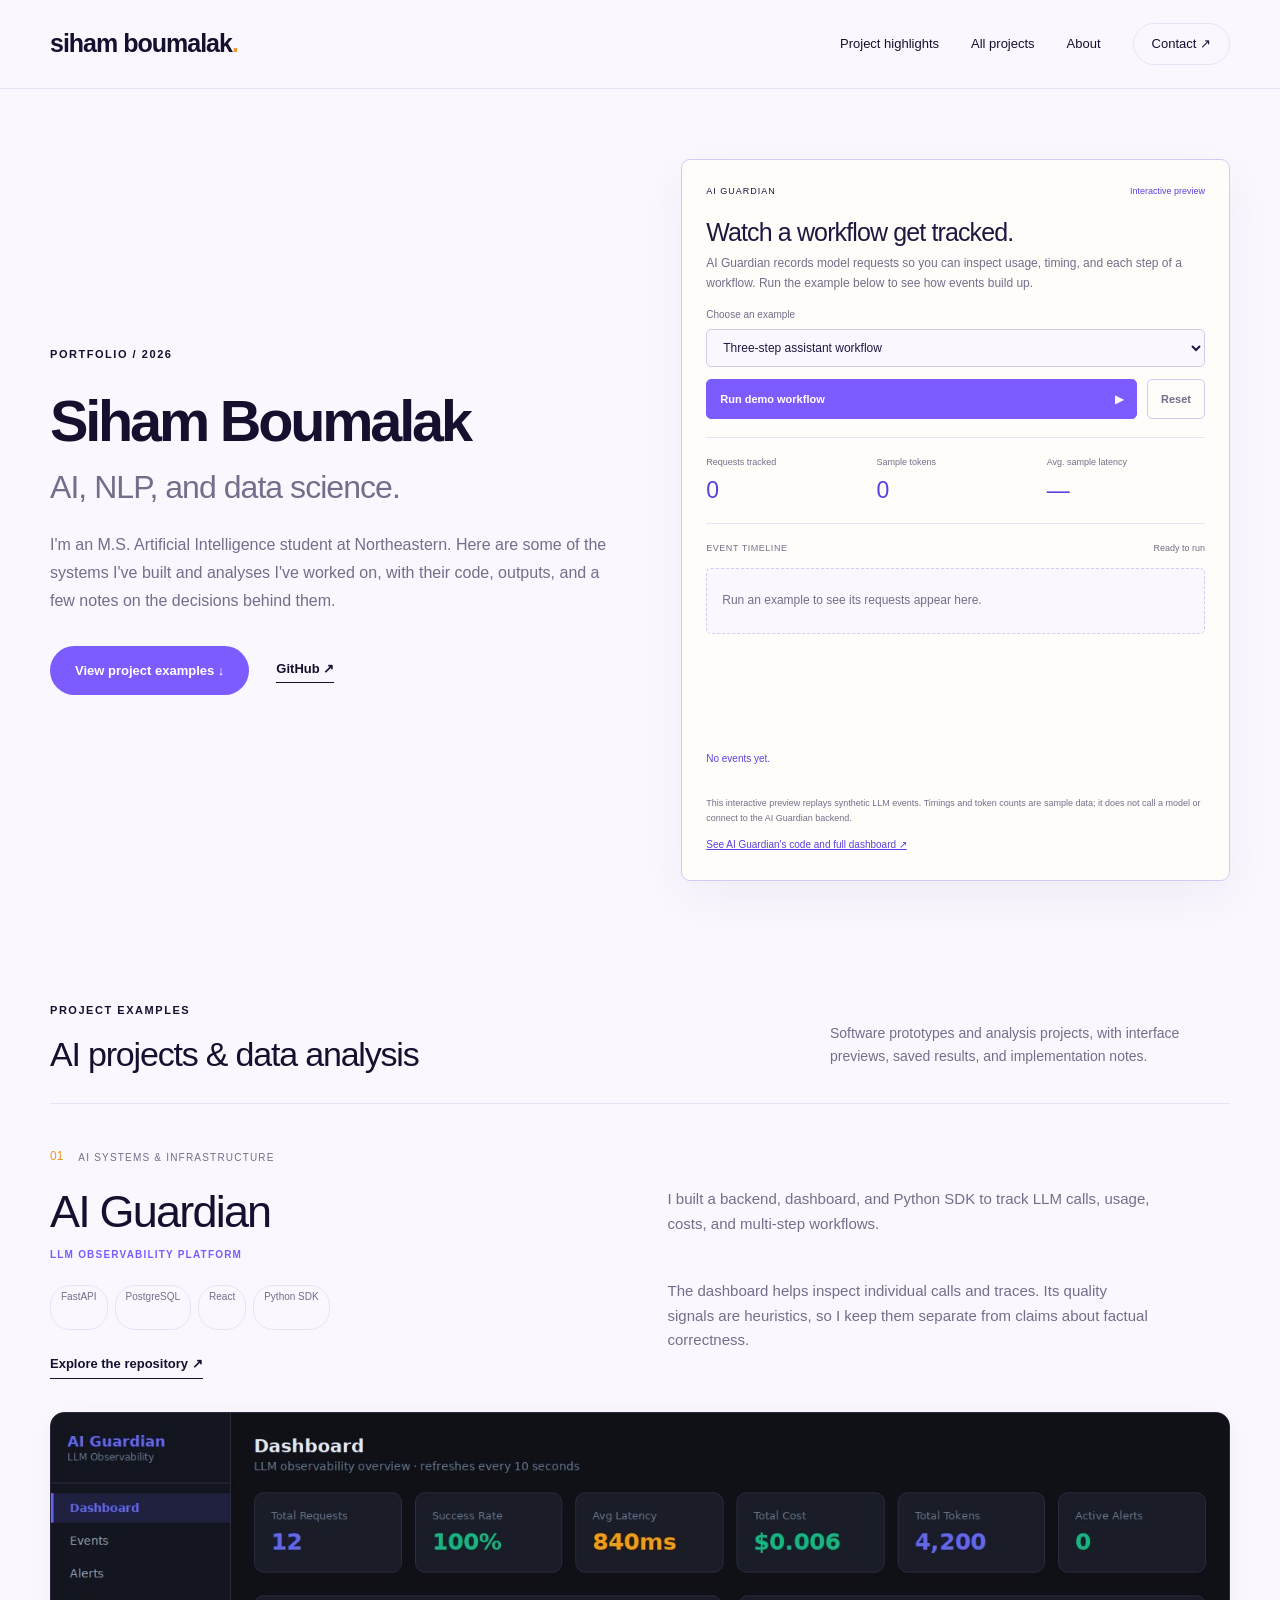
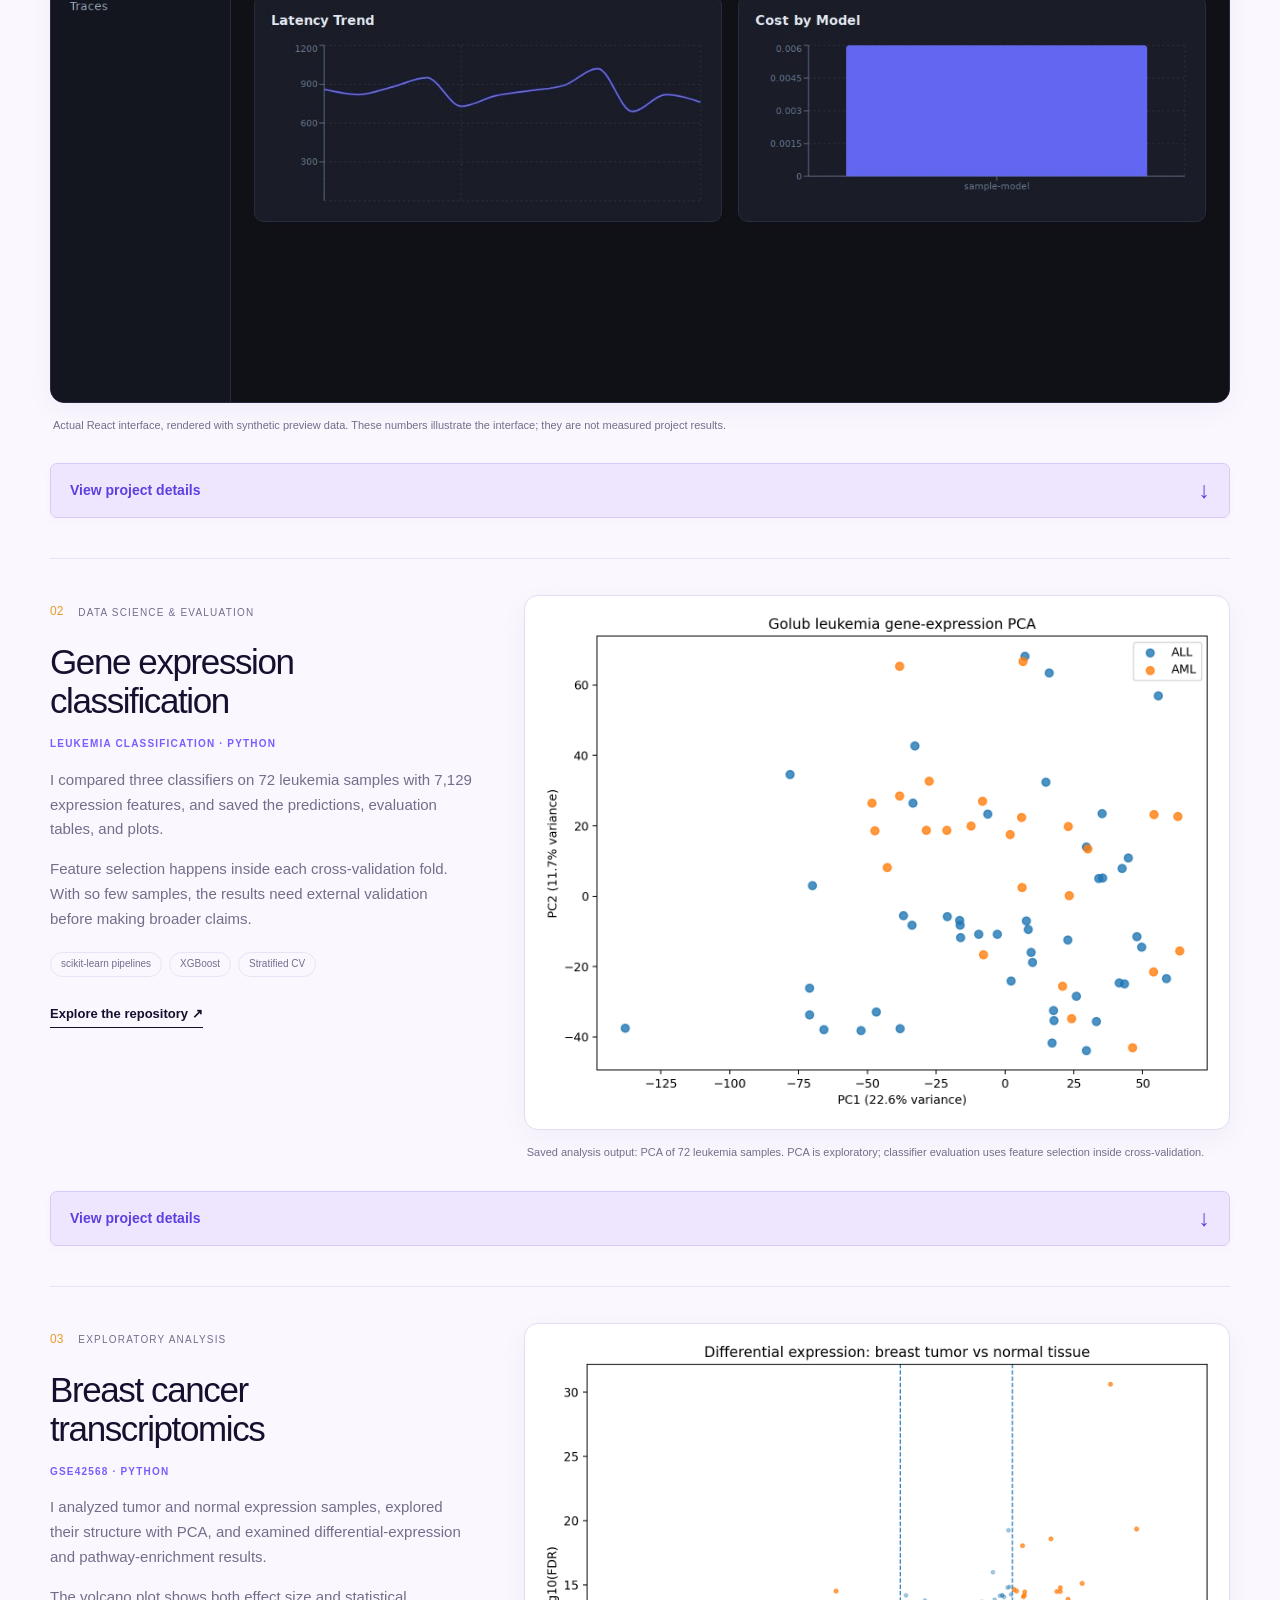
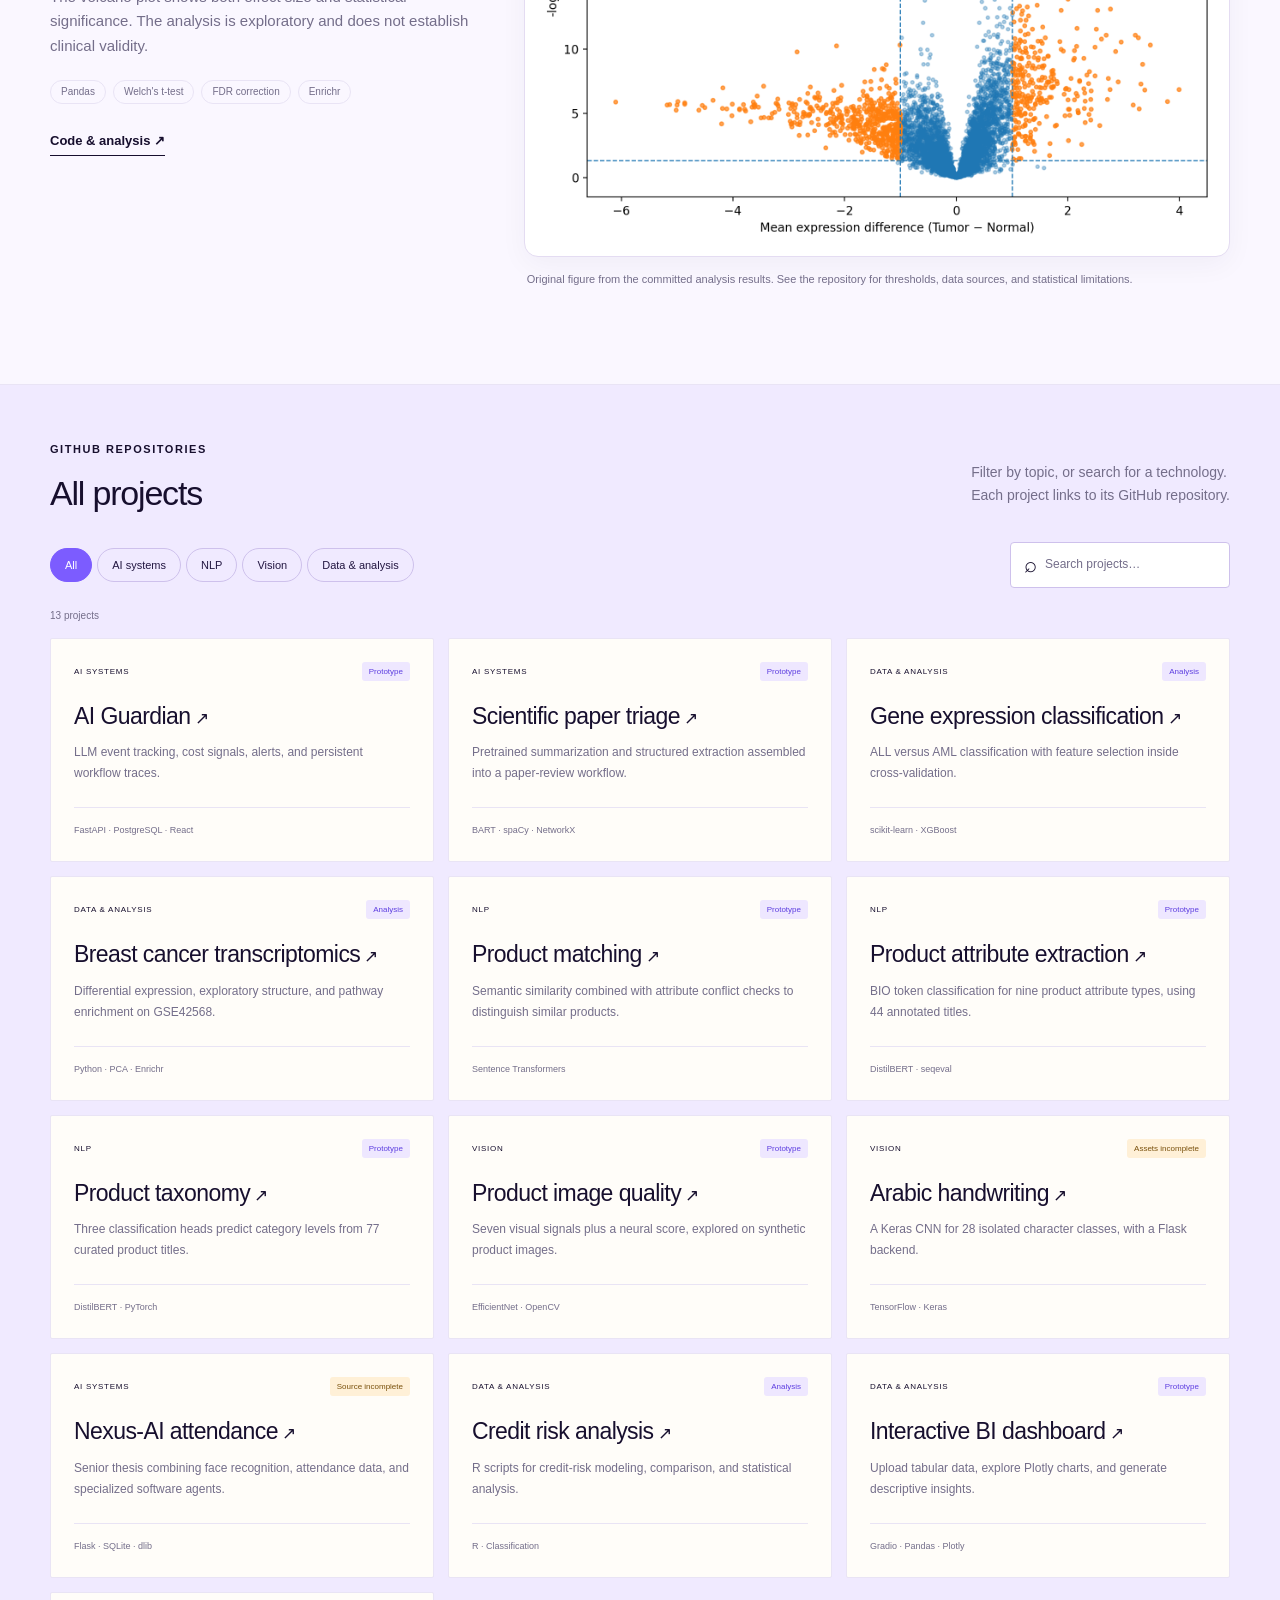
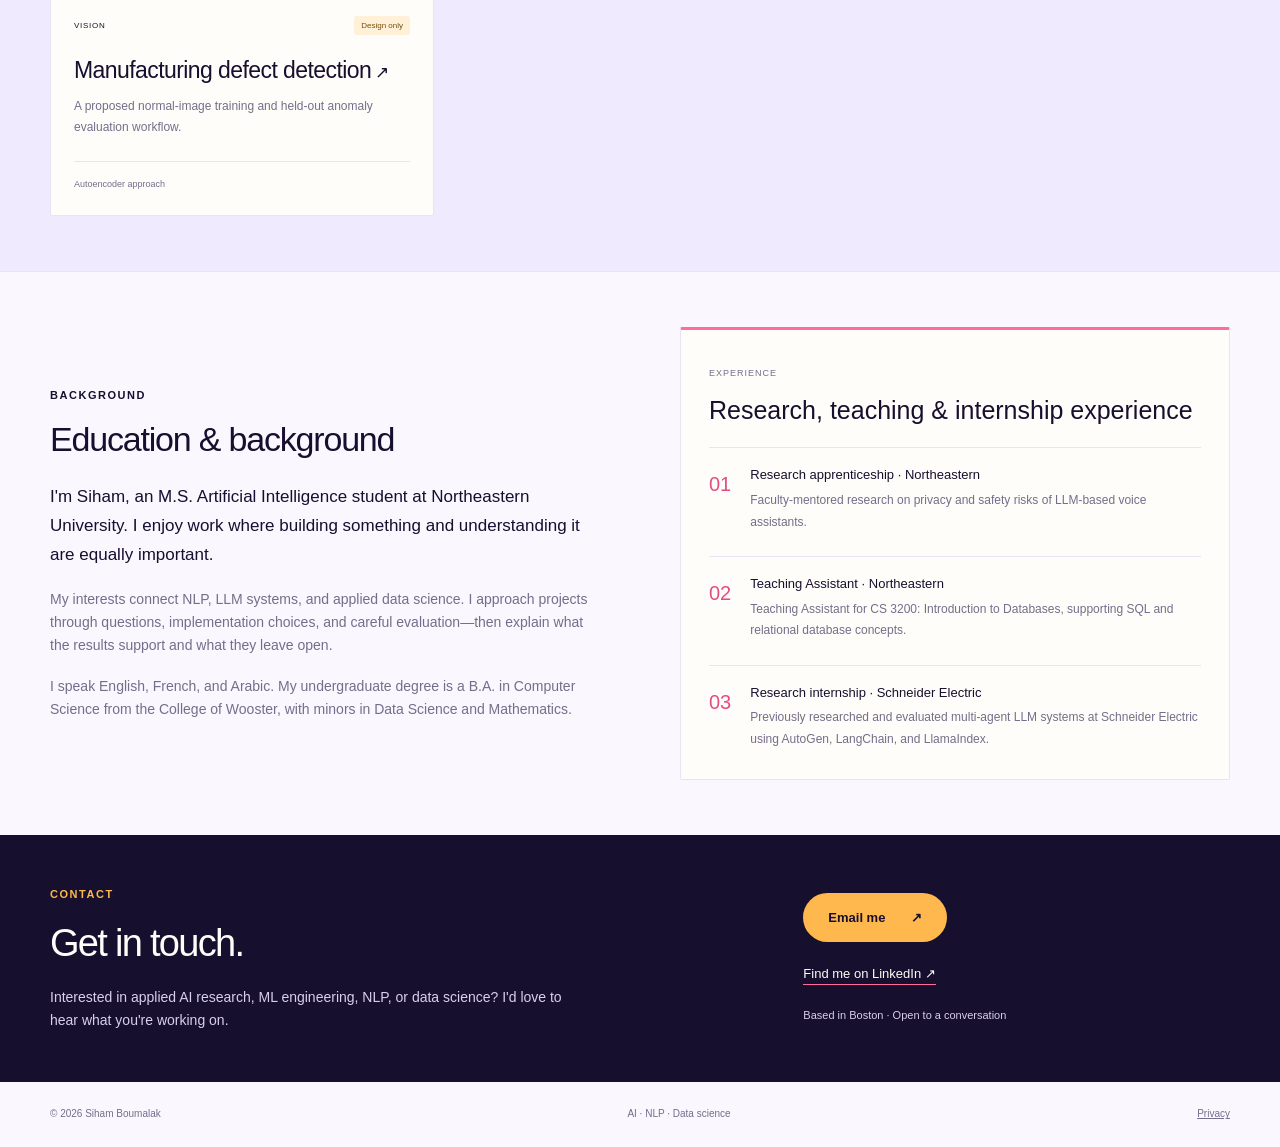
==== commit c512d70d: "Replace header comparison widget with interactive AI Guardian telemetry preview" ====
--- a/index.html
+++ b/index.html
@@ -5,14 +5,27 @@
 <title>Siham Boumalak | AI Projects & Data Analysis</title>
 <meta name="description" content="Explore Siham Boumalak's AI systems, NLP projects, and data analysis through project walkthroughs, technical decisions, and evaluation evidence.">
 <meta name="theme-color" content="#FAF7FF"><meta property="og:title" content="Siham Boumalak — AI systems, research & data"><meta property="og:description" content="AI systems, NLP projects, and data analysis by Siham Boumalak."><meta property="og:type" content="website"><meta property="og:url" content="https://boumalaksiham.github.io/">
-<link rel="icon" href="assets/favicon.svg" type="image/svg+xml"><link rel="stylesheet" href="assets/style.css?v=explained-20261003">
-<script src="assets/config.js" defer></script><script src="assets/app.js" defer></script>
+<link rel="icon" href="assets/favicon.svg" type="image/svg+xml"><link rel="stylesheet" href="assets/style.css?v=guardian-20261003">
+<script src="assets/config.js" defer></script><script src="assets/app.js?v=guardian-20261003" defer></script>
 </head>
 <body>
 <a class="skip-link" href="#main">Skip to content</a>
 <header class="site-header"><a class="wordmark" href="#top" aria-label="Siham Boumalak, home">siham boumalak<span class="wordmark-dot">.</span></a><nav aria-label="Main navigation"><a href="#work">Project highlights</a><a href="#explore">All projects</a><a href="#about">About</a><a class="nav-contact" href="#contact">Contact <span aria-hidden="true">↗</span></a></nav></header>
 <main id="main">
-<section class="hero wrap" id="top"><div class="hero-copy"><p class="eyebrow">Portfolio / 2026</p><h1>Siham Boumalak<span class="intro-focus">AI, NLP, and data science.</span></h1><p class="hero-description">I'm an M.S. Artificial Intelligence student at Northeastern. Here are some of the systems I've built and analyses I've worked on, with their code, outputs, and a few notes on the decisions behind them.</p><div class="hero-actions"><a class="button primary" href="#work">View project examples ↓</a><a class="text-link" href="https://github.com/boumalaksiham" target="_blank" rel="noopener noreferrer" data-event="github_profile">GitHub ↗</a></div></div><aside class="demo-dashboard" aria-labelledby="demo-title"><div class="demo-top"><span>DEMO OF MY PRODUCT-MATCHING PROJECT</span><span class="demo-live">● Interactive</span></div><h2 id="demo-title">One product, two listings?</h2><p class="demo-intro">Two stores can describe the same product differently. But a similar name can hide a different model or storage size. Try these examples, or edit the titles to see which differences need attention.</p><div class="demo-presets" role="group" aria-label="Product comparison examples"><button type="button" data-pair="same">Same model</button><button type="button" data-pair="model">Different model</button><button type="button" data-pair="storage">Different storage</button></div><label for="listing-a">Store listing 1</label><input id="listing-a" maxlength="180" value="Sony WH-1000XM5 Black" autocomplete="off"><label for="listing-b">Store listing 2</label><input id="listing-b" maxlength="180" value="Sony WH-1000XM4 Black" autocomplete="off"><div class="demo-metrics"><div><span>Words in common</span><strong id="demo-overlap">—</strong><div class="demo-meter"><span id="demo-meter-fill"></span></div></div><div><span>Differences found</span><strong id="demo-conflicts">—</strong><small>Checks model, storage &amp; color</small></div></div><div class="demo-result" id="demo-result" role="status" aria-live="polite">Comparing titles…</div><p class="demo-disclaimer">A simplified preview: the percentage shows shared title words, not the probability of a match. My full project also compares meaning using a pretrained language model.</p><a class="demo-source" href="https://github.com/boumalaksiham/Entity-Resolution-Product-Matching-Pipeline" target="_blank" rel="noopener noreferrer" data-event="project_repository" data-project="Entity-Resolution-Product-Matching-Pipeline">See the full project &amp; how it works ↗</a><noscript><p>Enable JavaScript to try the comparison.</p></noscript></aside></section><section class="wrap section" id="work"><div class="section-heading"><div><p class="eyebrow">Project examples</p><h2>AI projects & data analysis</h2></div><p>Software prototypes and analysis projects, with interface previews, saved results, and implementation notes.</p></div><article class="feature" id="guardian"><div class="feature-copy"><div class="feature-number">01 <span>AI systems & infrastructure</span></div><h3>AI Guardian</h3><p class="project-name">LLM observability platform</p><p>I built a backend, dashboard, and Python SDK to track LLM calls, usage, costs, and multi-step workflows.</p><p class="feature-question">The dashboard helps inspect individual calls and traces. Its quality signals are heuristics, so I keep them separate from claims about factual correctness.</p><div class="tags"><span>FastAPI</span><span>PostgreSQL</span><span>React</span><span>Python SDK</span></div><a class="text-link" href="https://github.com/boumalaksiham/ai_guardian_project" target="_blank" rel="noopener noreferrer" data-event="project_repository" data-project="ai_guardian_project">Explore the repository ↗</a></div><figure class="project-output guardian-output"><a href="assets/guardian-preview.jpg" target="_blank" aria-label="Open AI Guardian interface preview"><img src="assets/guardian-preview.jpg" alt="AI Guardian React dashboard with usage cards, latency trend, and cost chart, populated with synthetic preview data" width="1440" height="720" fetchpriority="high"></a><figcaption>Actual React interface, rendered with synthetic preview data. These numbers illustrate the interface; they are not measured project results.</figcaption></figure><details class="case-study" data-project="ai_guardian_project"><summary>View project details <span aria-hidden="true">↓</span></summary><div class="case-grid"><div><h4>What I built</h4><p>A FastAPI backend, PostgreSQL event storage, a React dashboard, and a Python tracking SDK. Events can be grouped into persistent workflow traces.</p></div><div><h4>A technical decision</h4><p>Background SDK delivery keeps telemetry separate from the main application flow. The tradeoff is an in-memory queue that can lose pending events when a process exits.</p></div><div><h4>Evidence & boundaries</h4><p>The repository includes unit tests and CI. Quality and hallucination signals are lightweight heuristics; they are not validated factuality scores. Production authentication and tenancy remain future work.</p><a href="https://github.com/boumalaksiham/ai_guardian_project/blob/main/docs/DEVELOPMENT.md" target="_blank" rel="noopener noreferrer" data-event="project_documentation" data-project="ai_guardian_project">Development & testing notes ↗</a></div></div></details></article>
+<section class="hero wrap" id="top"><div class="hero-copy"><p class="eyebrow">Portfolio / 2026</p><h1>Siham Boumalak<span class="intro-focus">AI, NLP, and data science.</span></h1><p class="hero-description">I'm an M.S. Artificial Intelligence student at Northeastern. Here are some of the systems I've built and analyses I've worked on, with their code, outputs, and a few notes on the decisions behind them.</p><div class="hero-actions"><a class="button primary" href="#work">View project examples ↓</a><a class="text-link" href="https://github.com/boumalaksiham" target="_blank" rel="noopener noreferrer" data-event="github_profile">GitHub ↗</a></div></div><aside class="demo-dashboard guardian-demo" aria-labelledby="demo-title">
+<div class="demo-top"><span>AI GUARDIAN</span><span class="demo-live">Interactive preview</span></div>
+<h2 id="demo-title">Watch a workflow get tracked.</h2>
+<p class="demo-intro">AI Guardian records model requests so you can inspect usage, timing, and each step of a workflow. Run the example below to see how events build up.</p>
+<label for="guardian-scenario">Choose an example</label>
+<select id="guardian-scenario"><option value="workflow">Three-step assistant workflow</option><option value="single">One assistant response</option></select>
+<div class="guardian-controls"><button type="button" id="guardian-run">Run demo workflow <span aria-hidden="true">▶</span></button><button type="button" id="guardian-reset">Reset</button></div>
+<div class="guardian-stats"><div><span>Requests tracked</span><strong id="guardian-count">0</strong></div><div><span>Sample tokens</span><strong id="guardian-tokens">0</strong></div><div><span>Avg. sample latency</span><strong id="guardian-latency">—</strong></div></div>
+<div class="guardian-feed-head"><span>EVENT TIMELINE</span><span id="guardian-trace">Ready to run</span></div>
+<ol id="guardian-feed" class="guardian-feed" aria-label="Tracked demo events"><li class="guardian-empty">Run an example to see its requests appear here.</li></ol>
+<p id="guardian-status" class="guardian-status" role="status" aria-live="polite">No events yet.</p>
+<p class="demo-disclaimer">This interactive preview replays synthetic LLM events. Timings and token counts are sample data; it does not call a model or connect to the AI Guardian backend.</p>
+<a class="demo-source" href="https://github.com/boumalaksiham/ai_guardian_project" target="_blank" rel="noopener noreferrer" data-event="project_repository" data-project="ai_guardian_project">See AI Guardian's code and full dashboard ↗</a>
+<noscript><p>Enable JavaScript to run this preview.</p></noscript></aside></section><section class="wrap section" id="work"><div class="section-heading"><div><p class="eyebrow">Project examples</p><h2>AI projects & data analysis</h2></div><p>Software prototypes and analysis projects, with interface previews, saved results, and implementation notes.</p></div><article class="feature" id="guardian"><div class="feature-copy"><div class="feature-number">01 <span>AI systems & infrastructure</span></div><h3>AI Guardian</h3><p class="project-name">LLM observability platform</p><p>I built a backend, dashboard, and Python SDK to track LLM calls, usage, costs, and multi-step workflows.</p><p class="feature-question">The dashboard helps inspect individual calls and traces. Its quality signals are heuristics, so I keep them separate from claims about factual correctness.</p><div class="tags"><span>FastAPI</span><span>PostgreSQL</span><span>React</span><span>Python SDK</span></div><a class="text-link" href="https://github.com/boumalaksiham/ai_guardian_project" target="_blank" rel="noopener noreferrer" data-event="project_repository" data-project="ai_guardian_project">Explore the repository ↗</a></div><figure class="project-output guardian-output"><a href="assets/guardian-preview.jpg" target="_blank" aria-label="Open AI Guardian interface preview"><img src="assets/guardian-preview.jpg" alt="AI Guardian React dashboard with usage cards, latency trend, and cost chart, populated with synthetic preview data" width="1440" height="720" fetchpriority="high"></a><figcaption>Actual React interface, rendered with synthetic preview data. These numbers illustrate the interface; they are not measured project results.</figcaption></figure><details class="case-study" data-project="ai_guardian_project"><summary>View project details <span aria-hidden="true">↓</span></summary><div class="case-grid"><div><h4>What I built</h4><p>A FastAPI backend, PostgreSQL event storage, a React dashboard, and a Python tracking SDK. Events can be grouped into persistent workflow traces.</p></div><div><h4>A technical decision</h4><p>Background SDK delivery keeps telemetry separate from the main application flow. The tradeoff is an in-memory queue that can lose pending events when a process exits.</p></div><div><h4>Evidence & boundaries</h4><p>The repository includes unit tests and CI. Quality and hallucination signals are lightweight heuristics; they are not validated factuality scores. Production authentication and tenancy remain future work.</p><a href="https://github.com/boumalaksiham/ai_guardian_project/blob/main/docs/DEVELOPMENT.md" target="_blank" rel="noopener noreferrer" data-event="project_documentation" data-project="ai_guardian_project">Development & testing notes ↗</a></div></div></details></article>
 <article class="feature" id="genes"><div class="feature-copy"><div class="feature-number">02 <span>Data science & evaluation</span></div><h3>Gene expression<br>classification</h3><p class="project-name">Leukemia classification · Python</p><p>I compared three classifiers on 72 leukemia samples with 7,129 expression features, and saved the predictions, evaluation tables, and plots.</p><p class="feature-question">Feature selection happens inside each cross-validation fold. With so few samples, the results need external validation before making broader claims.</p><div class="tags"><span>scikit-learn pipelines</span><span>XGBoost</span><span>Stratified CV</span></div><a class="text-link" href="https://github.com/boumalaksiham/gene-expression-classification" target="_blank" rel="noopener noreferrer" data-event="project_repository" data-project="gene-expression-classification">Explore the repository ↗</a></div><figure class="project-output"><a href="assets/leukemia-pca.png" target="_blank" aria-label="Open leukemia PCA figure"><img src="assets/leukemia-pca.png" alt="Saved PCA scatterplot of ALL and AML leukemia samples from the gene-expression analysis" width="1200" height="800" loading="lazy"></a><figcaption>Saved analysis output: PCA of 72 leukemia samples. PCA is exploratory; classifier evaluation uses feature selection inside cross-validation.</figcaption></figure><details class="case-study" data-project="gene-expression-classification"><summary>View project details <span aria-hidden="true">↓</span></summary><div class="case-grid"><div><h4>What I built</h4><p>A reproducible analysis comparing logistic regression, random forest, and XGBoost on ALL versus AML classification, with PCA, ROC curves, and cross-validated predictions.</p></div><div><h4>A technical decision</h4><p>Place feature selection inside the pipeline so each training fold selects its own features. Selecting features on the full dataset before cross-validation would leak validation information.</p></div><div><h4>Evidence & boundaries</h4><p>Committed tables and figures support the displayed results. A 72-sample dataset limits generalization; cross-validation is not an independent external test. Full-data probe rankings are exploratory.</p><a href="https://github.com/boumalaksiham/gene-expression-classification/tree/main/results" target="_blank" rel="noopener noreferrer" data-event="evaluation_artifact" data-project="gene-expression-classification">Explore the saved results ↗</a></div></div></details></article>
 <article class="feature breast-feature" id="breast"><div class="feature-copy"><div class="feature-number">03 <span>Exploratory analysis</span></div><h3>Breast cancer<br>transcriptomics</h3><p class="project-name">GSE42568 · Python</p><p>I analyzed tumor and normal expression samples, explored their structure with PCA, and examined differential-expression and pathway-enrichment results.</p><p class="feature-question">The volcano plot shows both effect size and statistical significance. The analysis is exploratory and does not establish clinical validity.</p><div class="tags"><span>Pandas</span><span>Welch's t-test</span><span>FDR correction</span><span>Enrichr</span></div><a class="text-link" href="https://github.com/boumalaksiham/breast_cancer_transcriptomics" target="_blank" rel="noopener noreferrer" data-event="project_repository" data-project="breast_cancer_transcriptomics">Code & analysis ↗</a></div><figure class="project-output"><a href="assets/breast-volcano.png" target="_blank" aria-label="Open differential expression volcano plot"><img src="assets/breast-volcano.png" alt="Saved volcano plot showing tumor versus normal differential expression in GSE42568" width="1200" height="800" loading="lazy"></a><figcaption>Original figure from the committed analysis results. See the repository for thresholds, data sources, and statistical limitations.</figcaption></figure></article></section>
 <section class="collection section" id="explore"><div class="wrap"><div class="section-heading"><div><p class="eyebrow">GitHub repositories</p><h2>All projects</h2></div><p>Filter by topic, or search for a technology.<br>Each project links to its GitHub repository.</p></div><div class="collection-tools"><div class="filters" role="group" aria-label="Filter projects"><button type="button" data-filter="All" aria-pressed="true" class="filter active">All</button><button type="button" data-filter="AI systems" aria-pressed="false" class="filter">AI systems</button><button type="button" data-filter="NLP" aria-pressed="false" class="filter">NLP</button><button type="button" data-filter="Vision" aria-pressed="false" class="filter">Vision</button><button type="button" data-filter="Data & analysis" aria-pressed="false" class="filter">Data & analysis</button></div><div class="search-field"><label class="sr-only" for="project-search">Search projects by title, topic, technology, or status</label><span aria-hidden="true">⌕</span><input id="project-search" type="search" placeholder="Search projects…" autocomplete="off"></div></div><p class="result-count" id="result-count" role="status">13 projects</p><div class="project-grid" id="project-grid"><article class="project-card" data-category="AI systems" data-search="AI Guardian AI systems LLM event tracking, cost signals, alerts, and persistent workflow traces. FastAPI · PostgreSQL · React Prototype"><div class="card-top"><span class="category">AI systems</span><span class="status">Prototype</span></div><h3><a href="https://github.com/boumalaksiham/ai_guardian_project" data-event="project_repository" data-project="ai_guardian_project" target="_blank" rel="noopener noreferrer">AI Guardian<span aria-hidden="true"> ↗</span></a></h3><p>LLM event tracking, cost signals, alerts, and persistent workflow traces.</p><span class="stack">FastAPI · PostgreSQL · React</span></article>
--- a/assets/style.css
+++ b/assets/style.css
@@ -27,3 +27,7 @@
 @media(max-width:800px){.wordmark{font-size:22px}.site-header{gap:16px}.site-header nav{gap:12px}}
 @media(max-width:520px){.site-header{align-items:center;flex-wrap:wrap;gap:8px;padding-block:13px}.wordmark{font-size:23px}.site-header nav{width:100%;max-width:none;justify-content:space-between;gap:10px!important;padding:0}.project-output>a{padding:5px;border-radius:10px}.project-output img{border-radius:5px}.guardian-output>a{padding:0}.guardian-output img{border-radius:10px}.case-study summary{font-size:13px;padding:13px 15px}.case-grid{padding:22px 15px}}
 @media(prefers-reduced-motion:reduce){.case-study summary span{animation:none}}
+
+/* AI Guardian interactive telemetry preview. */
+.guardian-demo{padding:24px}.guardian-demo h2{font-size:25px}.guardian-demo select{width:100%;padding:10px 12px;font-size:12px;color:#221641;border:1px solid #d6c9f2;border-radius:5px;background:#faf7ff}.guardian-controls{display:flex;gap:10px;margin-top:12px}.guardian-controls button{border-radius:5px;padding:10px 13px;font-size:11px;font-weight:600}.guardian-controls button:first-child{background:#7c5cff;color:white;border:1px solid #7c5cff;flex:1;display:flex;justify-content:space-between;align-items:center}.guardian-controls button:last-child{background:transparent;border:1px solid #d6c9f2;color:#746e8a}.guardian-controls button:disabled{opacity:.65;cursor:wait}.guardian-stats{display:grid;grid-template-columns:repeat(3,1fr);gap:12px;border-top:1px solid #e9e4f5;border-bottom:1px solid #e9e4f5;padding:17px 0;margin-top:18px}.guardian-stats span{display:block;font-size:9px;color:#746e8a}.guardian-stats strong{font-size:23px;font-weight:500;color:#5e3fe0;display:block;line-height:1.4;margin-top:4px}.guardian-feed-head{display:flex;justify-content:space-between;margin-top:17px;font-size:9px;color:#746e8a;letter-spacing:.06em}.guardian-feed-head span:last-child{letter-spacing:0}.guardian-feed{list-style:none;padding:0;margin:12px 0 0;display:flex;flex-direction:column;gap:8px;min-height:173px}.guardian-empty{font-size:12px;color:#746e8a;background:#faf7ff;border:1px dashed #d6c9f2;border-radius:5px;padding:22px 15px}.guardian-event{background:#faf7ff;border:1px solid #e4daf7;border-radius:5px;padding:10px 12px}.guardian-event-heading{display:flex;justify-content:space-between;align-items:center;gap:10px}.guardian-event-heading strong{font-size:11px;font-weight:500}.guardian-event-heading span{font-size:8px;background:#e9e0ff;color:#5e3fe0;border-radius:3px;padding:2px 6px;white-space:nowrap}.guardian-event.pending .guardian-event-heading span{background:#fff0d7;color:#79500c}.guardian-event p{font-size:9px;color:#746e8a;margin-top:5px}.guardian-event-bar{height:3px;background:#e9e4f5;border-radius:3px;overflow:hidden;margin-top:7px}.guardian-event-bar span{display:block;height:100%;background:#7c5cff;width:0;transition:width .3s}.guardian-status{font-size:10px;color:#5e3fe0;margin-top:10px;min-height:32px}.guardian-demo .demo-disclaimer{font-size:9px}.hero{align-items:center}
+@media(max-width:520px){.guardian-demo{padding:19px}.guardian-demo h2{font-size:22px}.guardian-stats{gap:7px}.guardian-stats strong{font-size:20px}.guardian-stats span{font-size:8px}}
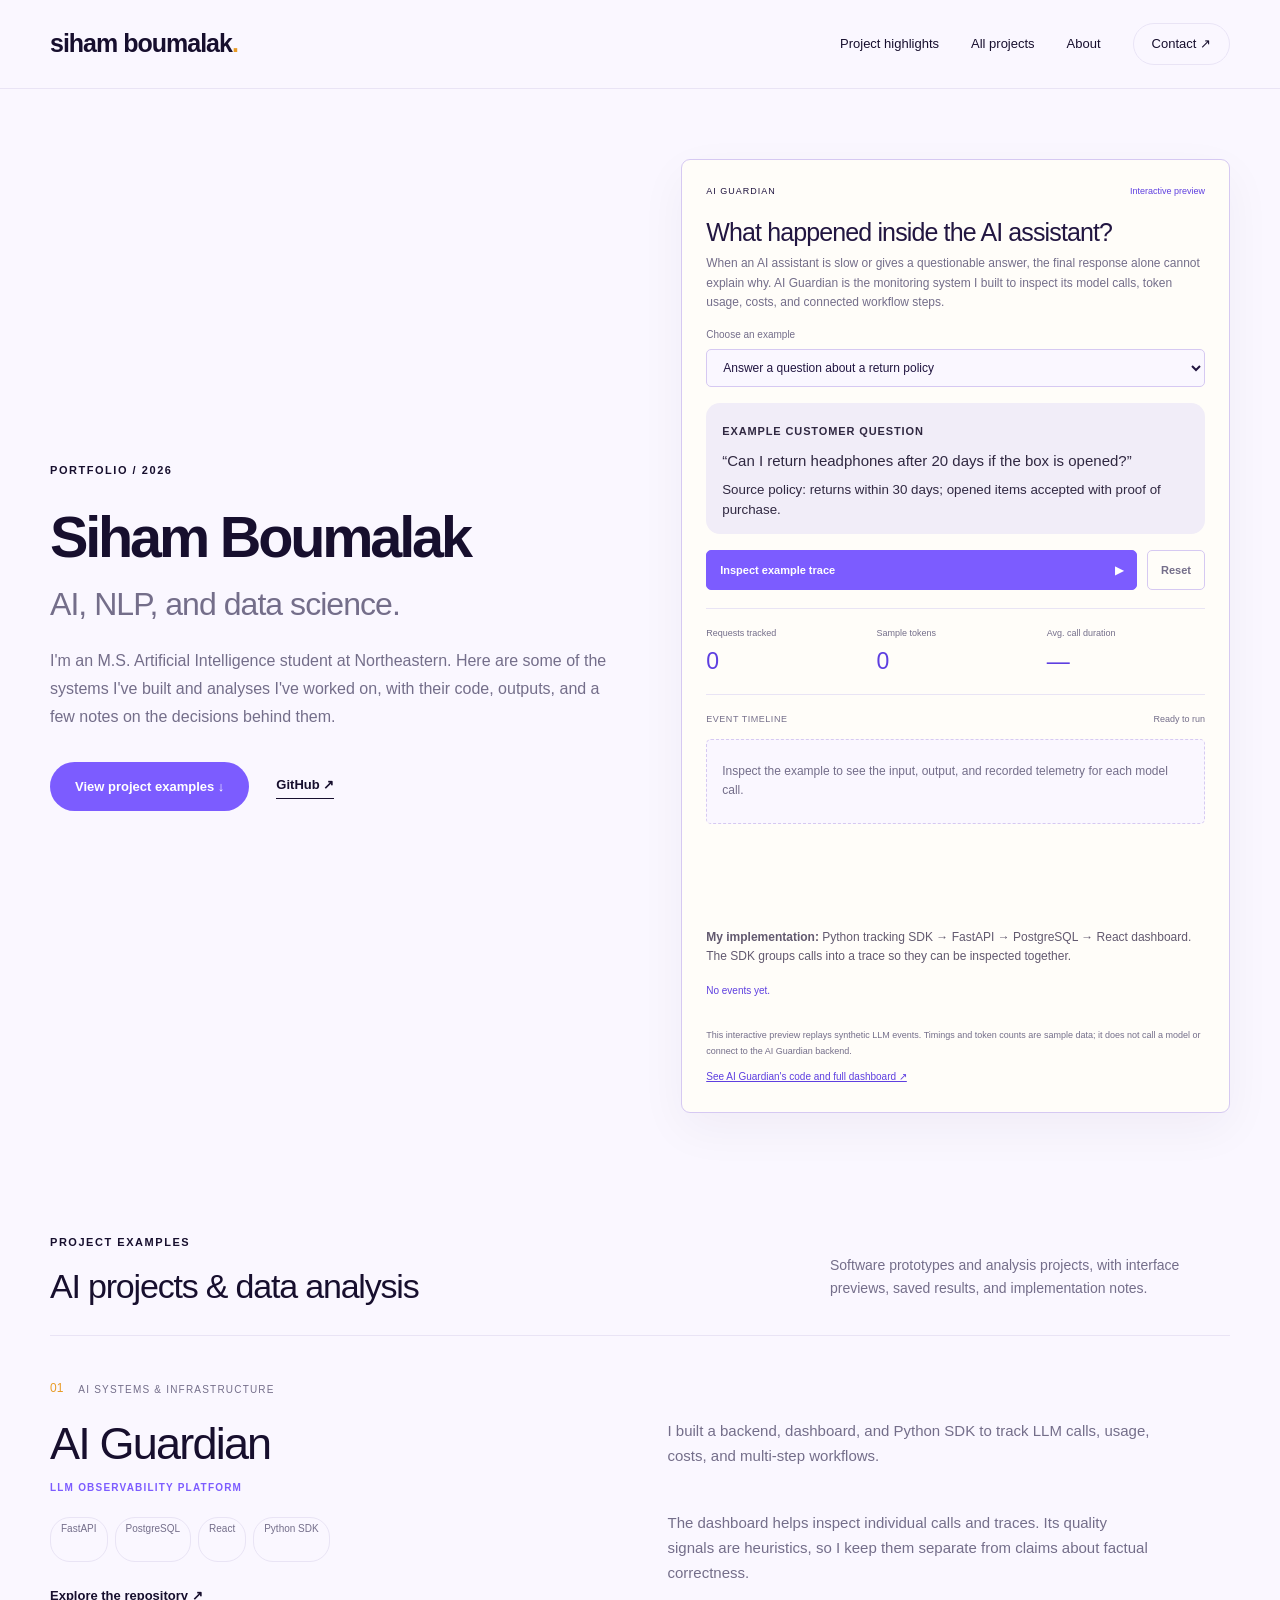
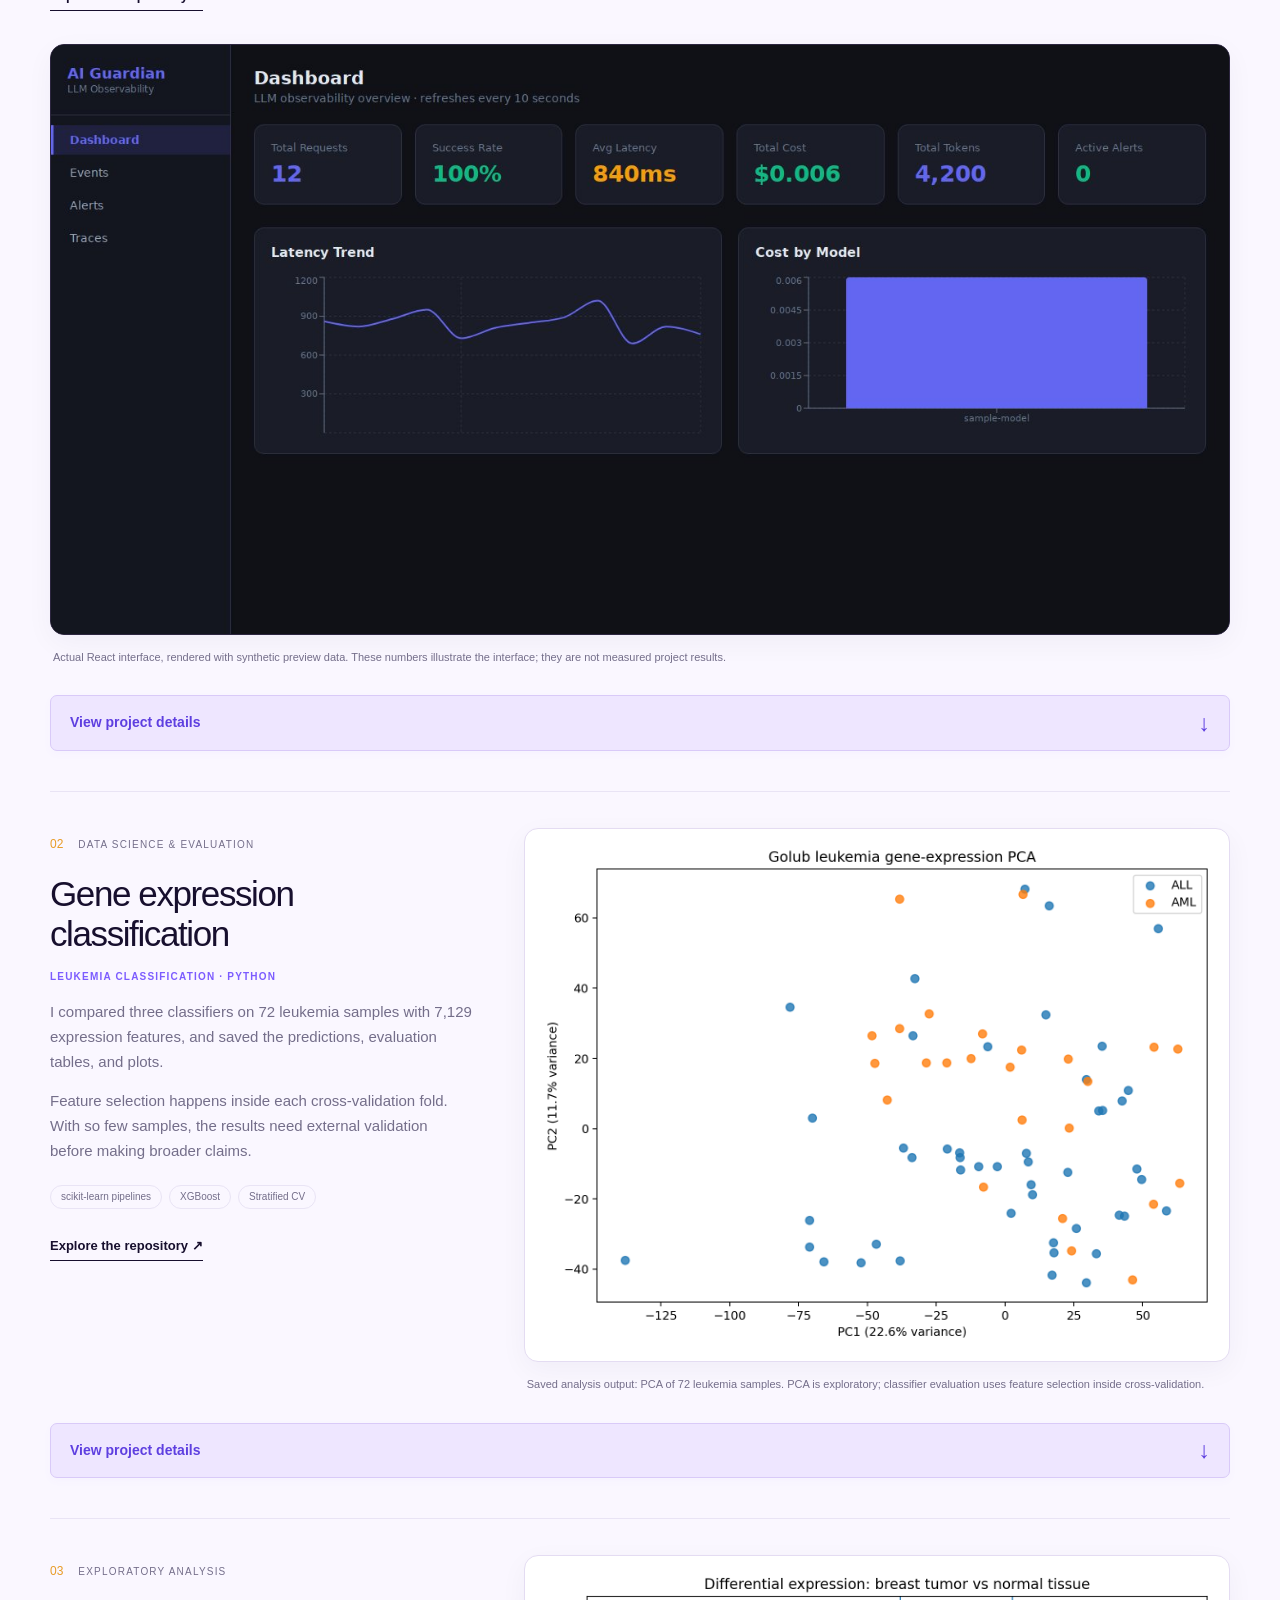
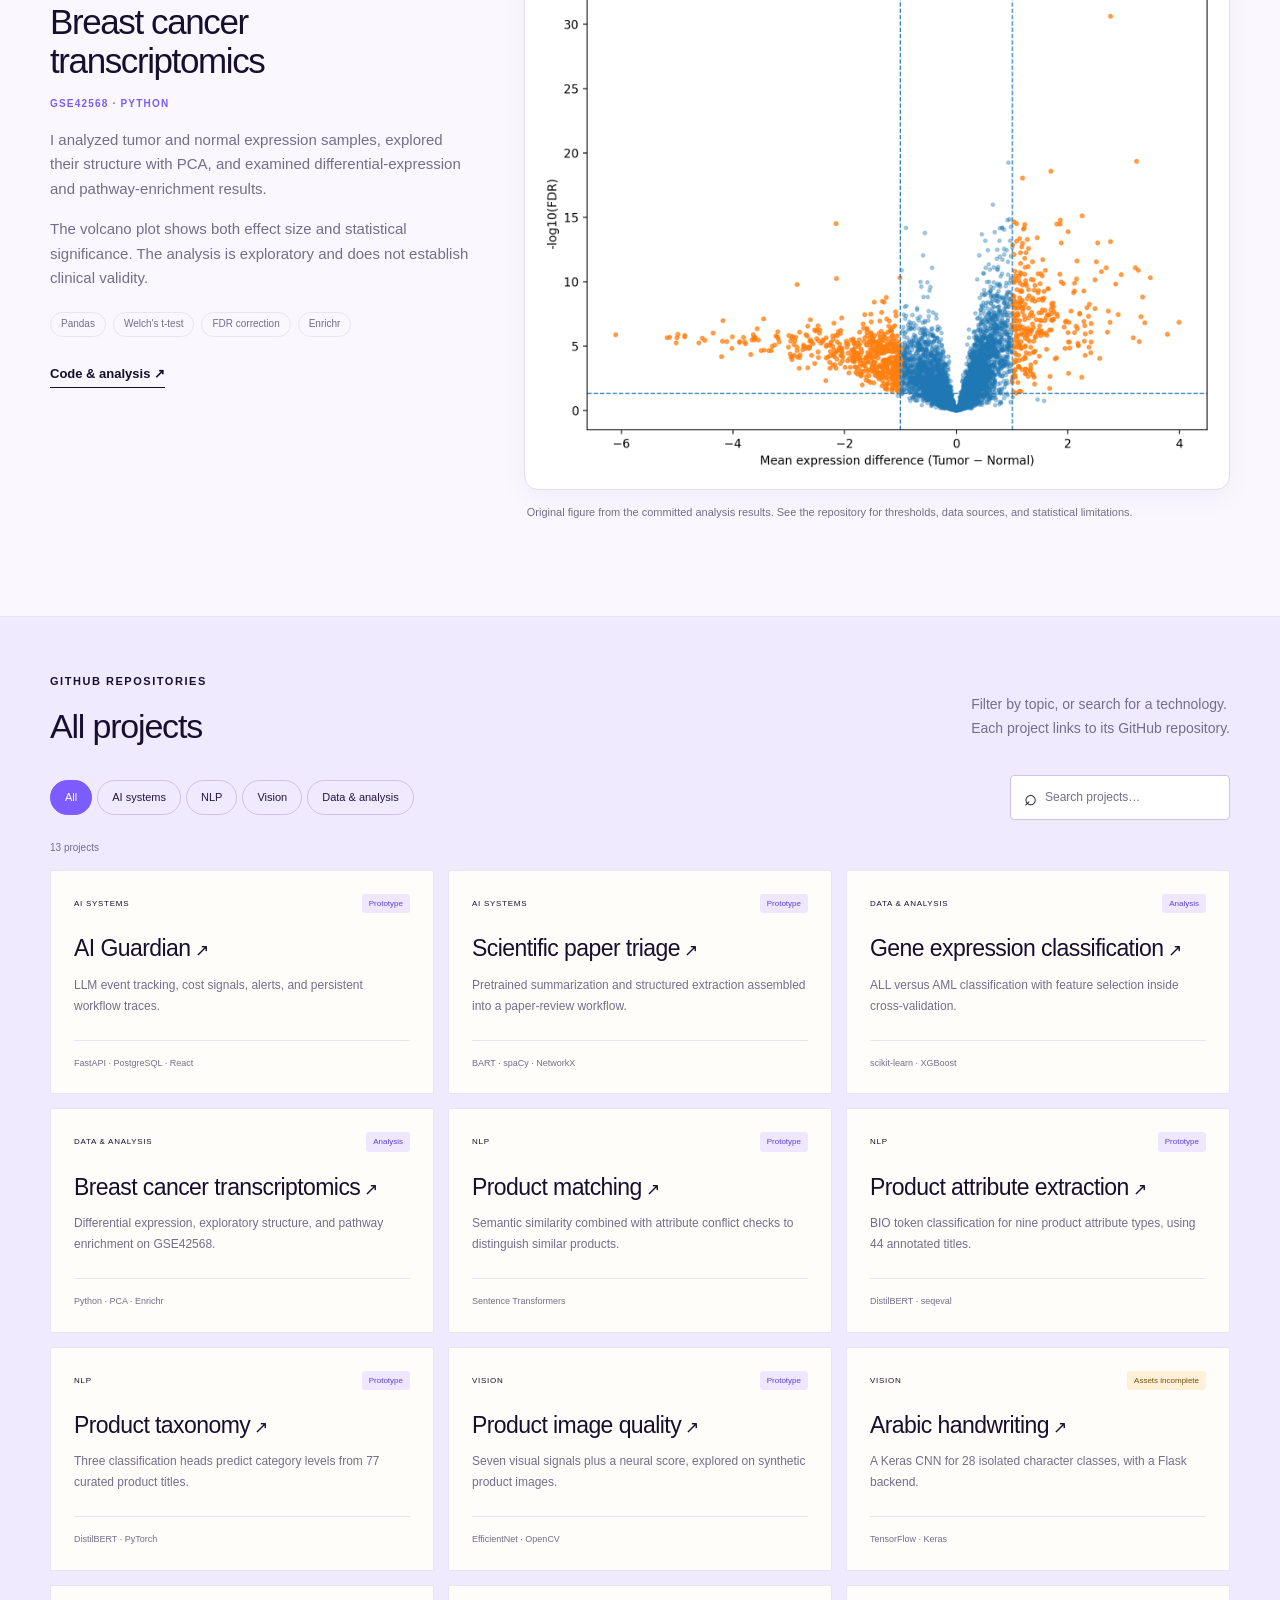
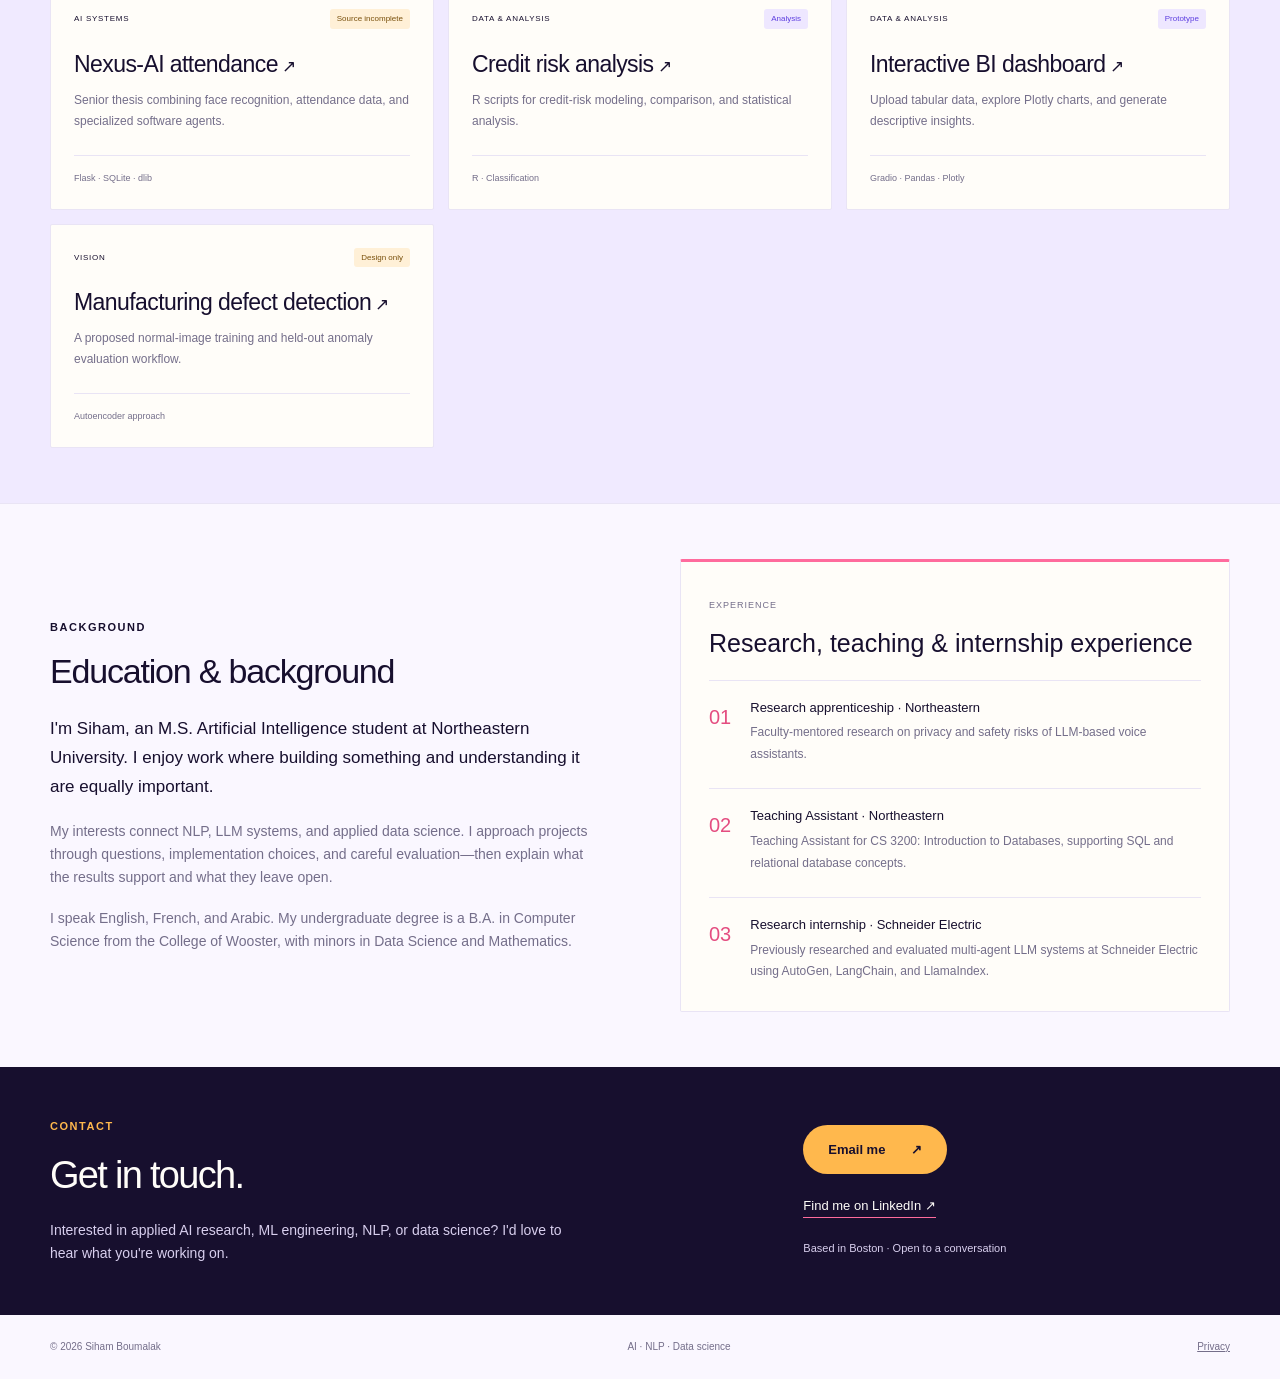
==== commit 5f28e43c: "Explain AI Guardian through a concrete task, call outputs, and trace insights" ====
--- a/index.html
+++ b/index.html
@@ -5,8 +5,8 @@
 <title>Siham Boumalak | AI Projects & Data Analysis</title>
 <meta name="description" content="Explore Siham Boumalak's AI systems, NLP projects, and data analysis through project walkthroughs, technical decisions, and evaluation evidence.">
 <meta name="theme-color" content="#FAF7FF"><meta property="og:title" content="Siham Boumalak — AI systems, research & data"><meta property="og:description" content="AI systems, NLP projects, and data analysis by Siham Boumalak."><meta property="og:type" content="website"><meta property="og:url" content="https://boumalaksiham.github.io/">
-<link rel="icon" href="assets/favicon.svg" type="image/svg+xml"><link rel="stylesheet" href="assets/style.css?v=guardian-20261003">
-<script src="assets/config.js" defer></script><script src="assets/app.js?v=guardian-20261003" defer></script>
+<link rel="icon" href="assets/favicon.svg" type="image/svg+xml"><link rel="stylesheet" href="assets/style.css?v=guardian-explained-20261003">
+<script src="assets/config.js" defer></script><script src="assets/app.js?v=guardian-explained-20261003" defer></script>
 </head>
 <body>
 <a class="skip-link" href="#main">Skip to content</a>
@@ -14,15 +14,15 @@
 <main id="main">
 <section class="hero wrap" id="top"><div class="hero-copy"><p class="eyebrow">Portfolio / 2026</p><h1>Siham Boumalak<span class="intro-focus">AI, NLP, and data science.</span></h1><p class="hero-description">I'm an M.S. Artificial Intelligence student at Northeastern. Here are some of the systems I've built and analyses I've worked on, with their code, outputs, and a few notes on the decisions behind them.</p><div class="hero-actions"><a class="button primary" href="#work">View project examples ↓</a><a class="text-link" href="https://github.com/boumalaksiham" target="_blank" rel="noopener noreferrer" data-event="github_profile">GitHub ↗</a></div></div><aside class="demo-dashboard guardian-demo" aria-labelledby="demo-title">
 <div class="demo-top"><span>AI GUARDIAN</span><span class="demo-live">Interactive preview</span></div>
-<h2 id="demo-title">Watch a workflow get tracked.</h2>
-<p class="demo-intro">AI Guardian records model requests so you can inspect usage, timing, and each step of a workflow. Run the example below to see how events build up.</p>
+<h2 id="demo-title">What happened inside the AI assistant?</h2>
+<p class="demo-intro">When an AI assistant is slow or gives a questionable answer, the final response alone cannot explain why. AI Guardian is the monitoring system I built to inspect its model calls, token usage, costs, and connected workflow steps.</p>
 <label for="guardian-scenario">Choose an example</label>
-<select id="guardian-scenario"><option value="workflow">Three-step assistant workflow</option><option value="single">One assistant response</option></select>
-<div class="guardian-controls"><button type="button" id="guardian-run">Run demo workflow <span aria-hidden="true">▶</span></button><button type="button" id="guardian-reset">Reset</button></div>
-<div class="guardian-stats"><div><span>Requests tracked</span><strong id="guardian-count">0</strong></div><div><span>Sample tokens</span><strong id="guardian-tokens">0</strong></div><div><span>Avg. sample latency</span><strong id="guardian-latency">—</strong></div></div>
+<select id="guardian-scenario"><option value="workflow">Answer a question about a return policy</option><option value="single">Summarize a return policy</option></select>
+<div class="guardian-task"><span>Example customer question</span><p>“Can I return headphones after 20 days if the box is opened?”</p><small>Source policy: returns within 30 days; opened items accepted with proof of purchase.</small></div><div class="guardian-controls"><button type="button" id="guardian-run">Inspect example trace <span aria-hidden="true">▶</span></button><button type="button" id="guardian-reset">Reset</button></div>
+<div class="guardian-stats"><div><span>Requests tracked</span><strong id="guardian-count">0</strong></div><div><span>Sample tokens</span><strong id="guardian-tokens">0</strong></div><div><span>Avg. call duration</span><strong id="guardian-latency">—</strong></div></div>
 <div class="guardian-feed-head"><span>EVENT TIMELINE</span><span id="guardian-trace">Ready to run</span></div>
-<ol id="guardian-feed" class="guardian-feed" aria-label="Tracked demo events"><li class="guardian-empty">Run an example to see its requests appear here.</li></ol>
-<p id="guardian-status" class="guardian-status" role="status" aria-live="polite">No events yet.</p>
+<ol id="guardian-feed" class="guardian-feed" aria-label="Tracked demo events"><li class="guardian-empty">Inspect the example to see the input, output, and recorded telemetry for each model call.</li></ol>
+<p class="guardian-built"><strong>My implementation:</strong> Python tracking SDK → FastAPI → PostgreSQL → React dashboard. The SDK groups calls into a trace so they can be inspected together.</p><p id="guardian-status" class="guardian-status" role="status" aria-live="polite">No events yet.</p>
 <p class="demo-disclaimer">This interactive preview replays synthetic LLM events. Timings and token counts are sample data; it does not call a model or connect to the AI Guardian backend.</p>
 <a class="demo-source" href="https://github.com/boumalaksiham/ai_guardian_project" target="_blank" rel="noopener noreferrer" data-event="project_repository" data-project="ai_guardian_project">See AI Guardian's code and full dashboard ↗</a>
 <noscript><p>Enable JavaScript to run this preview.</p></noscript></aside></section><section class="wrap section" id="work"><div class="section-heading"><div><p class="eyebrow">Project examples</p><h2>AI projects & data analysis</h2></div><p>Software prototypes and analysis projects, with interface previews, saved results, and implementation notes.</p></div><article class="feature" id="guardian"><div class="feature-copy"><div class="feature-number">01 <span>AI systems & infrastructure</span></div><h3>AI Guardian</h3><p class="project-name">LLM observability platform</p><p>I built a backend, dashboard, and Python SDK to track LLM calls, usage, costs, and multi-step workflows.</p><p class="feature-question">The dashboard helps inspect individual calls and traces. Its quality signals are heuristics, so I keep them separate from claims about factual correctness.</p><div class="tags"><span>FastAPI</span><span>PostgreSQL</span><span>React</span><span>Python SDK</span></div><a class="text-link" href="https://github.com/boumalaksiham/ai_guardian_project" target="_blank" rel="noopener noreferrer" data-event="project_repository" data-project="ai_guardian_project">Explore the repository ↗</a></div><figure class="project-output guardian-output"><a href="assets/guardian-preview.jpg" target="_blank" aria-label="Open AI Guardian interface preview"><img src="assets/guardian-preview.jpg" alt="AI Guardian React dashboard with usage cards, latency trend, and cost chart, populated with synthetic preview data" width="1440" height="720" fetchpriority="high"></a><figcaption>Actual React interface, rendered with synthetic preview data. These numbers illustrate the interface; they are not measured project results.</figcaption></figure><details class="case-study" data-project="ai_guardian_project"><summary>View project details <span aria-hidden="true">↓</span></summary><div class="case-grid"><div><h4>What I built</h4><p>A FastAPI backend, PostgreSQL event storage, a React dashboard, and a Python tracking SDK. Events can be grouped into persistent workflow traces.</p></div><div><h4>A technical decision</h4><p>Background SDK delivery keeps telemetry separate from the main application flow. The tradeoff is an in-memory queue that can lose pending events when a process exits.</p></div><div><h4>Evidence & boundaries</h4><p>The repository includes unit tests and CI. Quality and hallucination signals are lightweight heuristics; they are not validated factuality scores. Production authentication and tenancy remain future work.</p><a href="https://github.com/boumalaksiham/ai_guardian_project/blob/main/docs/DEVELOPMENT.md" target="_blank" rel="noopener noreferrer" data-event="project_documentation" data-project="ai_guardian_project">Development & testing notes ↗</a></div></div></details></article>
--- a/assets/style.css
+++ b/assets/style.css
@@ -31,3 +31,14 @@
 /* AI Guardian interactive telemetry preview. */
 .guardian-demo{padding:24px}.guardian-demo h2{font-size:25px}.guardian-demo select{width:100%;padding:10px 12px;font-size:12px;color:#221641;border:1px solid #d6c9f2;border-radius:5px;background:#faf7ff}.guardian-controls{display:flex;gap:10px;margin-top:12px}.guardian-controls button{border-radius:5px;padding:10px 13px;font-size:11px;font-weight:600}.guardian-controls button:first-child{background:#7c5cff;color:white;border:1px solid #7c5cff;flex:1;display:flex;justify-content:space-between;align-items:center}.guardian-controls button:last-child{background:transparent;border:1px solid #d6c9f2;color:#746e8a}.guardian-controls button:disabled{opacity:.65;cursor:wait}.guardian-stats{display:grid;grid-template-columns:repeat(3,1fr);gap:12px;border-top:1px solid #e9e4f5;border-bottom:1px solid #e9e4f5;padding:17px 0;margin-top:18px}.guardian-stats span{display:block;font-size:9px;color:#746e8a}.guardian-stats strong{font-size:23px;font-weight:500;color:#5e3fe0;display:block;line-height:1.4;margin-top:4px}.guardian-feed-head{display:flex;justify-content:space-between;margin-top:17px;font-size:9px;color:#746e8a;letter-spacing:.06em}.guardian-feed-head span:last-child{letter-spacing:0}.guardian-feed{list-style:none;padding:0;margin:12px 0 0;display:flex;flex-direction:column;gap:8px;min-height:173px}.guardian-empty{font-size:12px;color:#746e8a;background:#faf7ff;border:1px dashed #d6c9f2;border-radius:5px;padding:22px 15px}.guardian-event{background:#faf7ff;border:1px solid #e4daf7;border-radius:5px;padding:10px 12px}.guardian-event-heading{display:flex;justify-content:space-between;align-items:center;gap:10px}.guardian-event-heading strong{font-size:11px;font-weight:500}.guardian-event-heading span{font-size:8px;background:#e9e0ff;color:#5e3fe0;border-radius:3px;padding:2px 6px;white-space:nowrap}.guardian-event.pending .guardian-event-heading span{background:#fff0d7;color:#79500c}.guardian-event p{font-size:9px;color:#746e8a;margin-top:5px}.guardian-event-bar{height:3px;background:#e9e4f5;border-radius:3px;overflow:hidden;margin-top:7px}.guardian-event-bar span{display:block;height:100%;background:#7c5cff;width:0;transition:width .3s}.guardian-status{font-size:10px;color:#5e3fe0;margin-top:10px;min-height:32px}.guardian-demo .demo-disclaimer{font-size:9px}.hero{align-items:center}
 @media(max-width:520px){.guardian-demo{padding:19px}.guardian-demo h2{font-size:22px}.guardian-stats{gap:7px}.guardian-stats strong{font-size:20px}.guardian-stats span{font-size:8px}}
+
+/* Explain the task and expose each recorded call. */
+.guardian-task{margin:16px 0;padding:14px 16px;background:#f1edf8;border-radius:14px;color:#302841}
+.guardian-task>span{font-size:11px;font-weight:700;text-transform:uppercase;letter-spacing:.08em}
+.guardian-task p{font-size:15px;line-height:1.5;margin:7px 0}
+.guardian-task small{display:block;line-height:1.5}
+.guardian-built{font-size:12px;line-height:1.65;margin:16px 0;color:#62596f}
+.guardian-event .guardian-output-text{color:#403254;margin:9px 0;font-weight:500}
+.guardian-event small{display:block;color:#71677e;line-height:1.5;font-size:11px}
+.guardian-feed{max-height:420px;overflow-y:auto;overscroll-behavior:contain}
+.guardian-status{line-height:1.65}
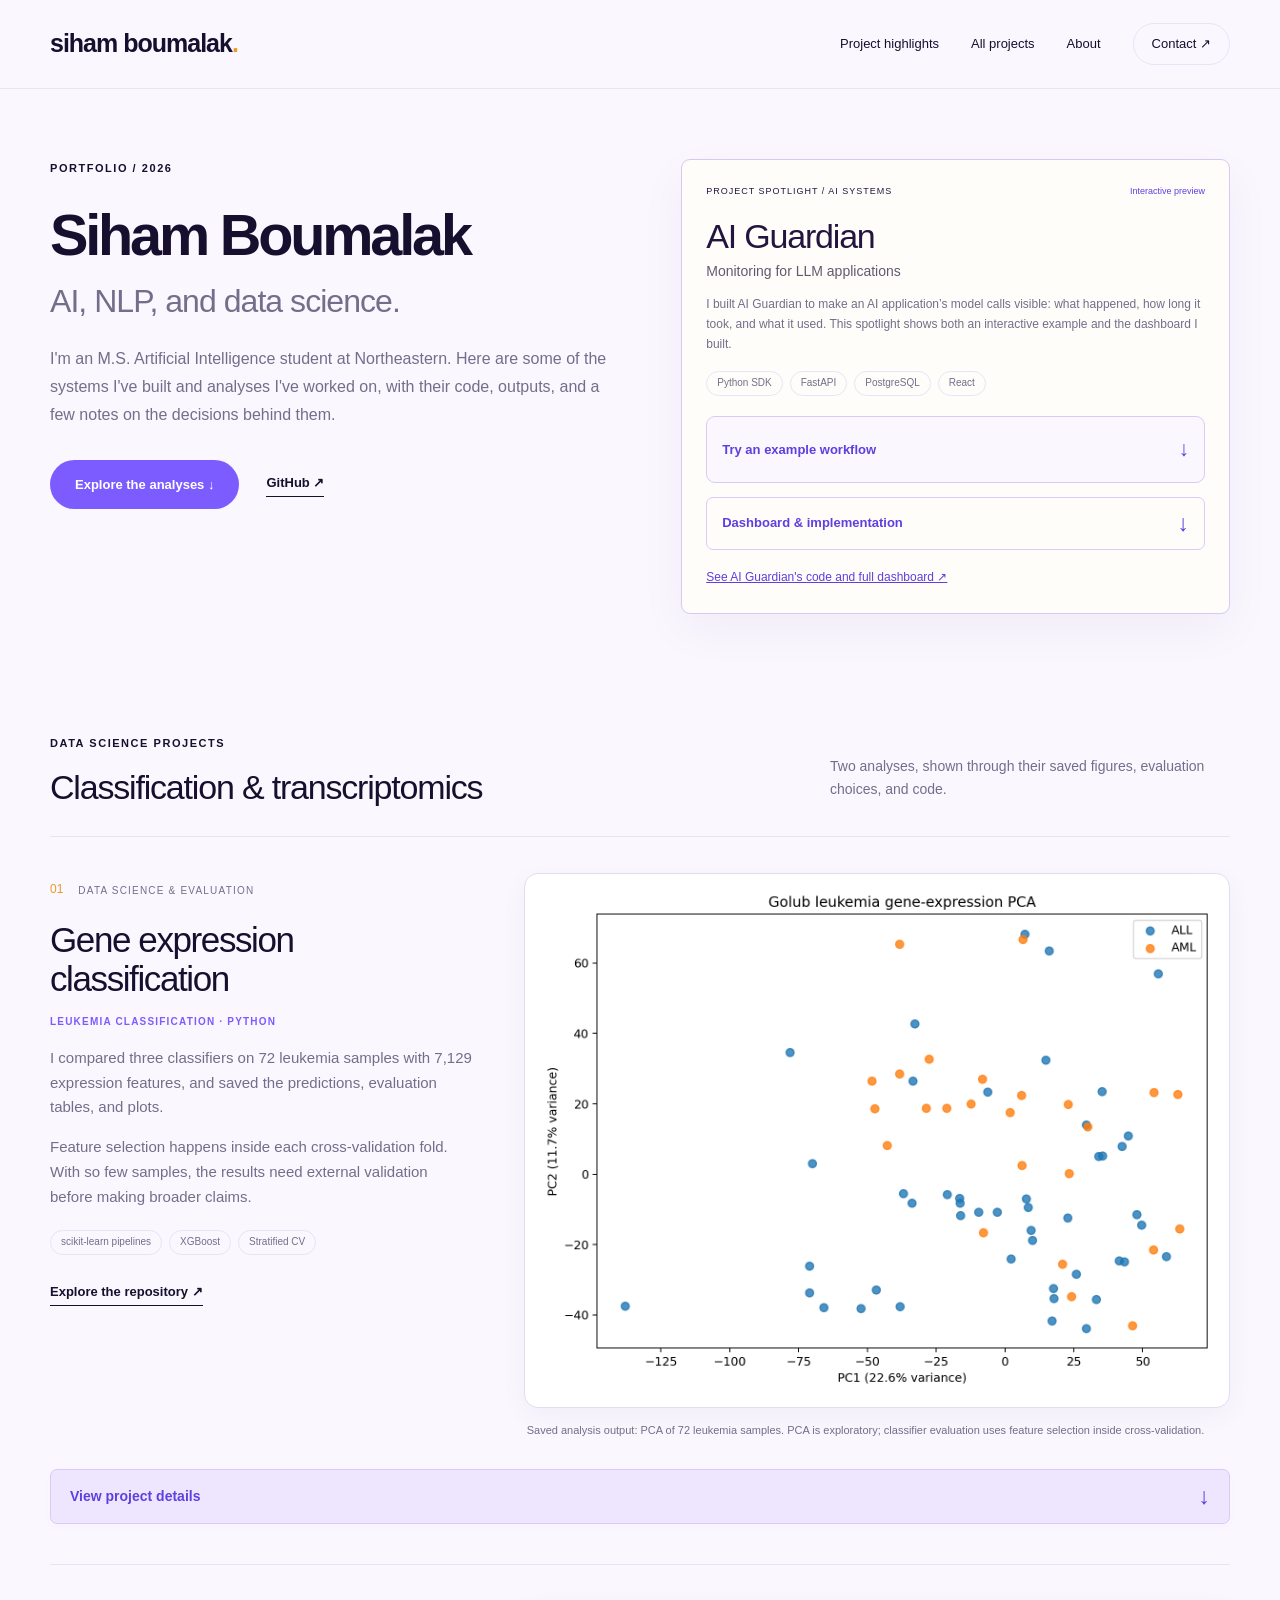
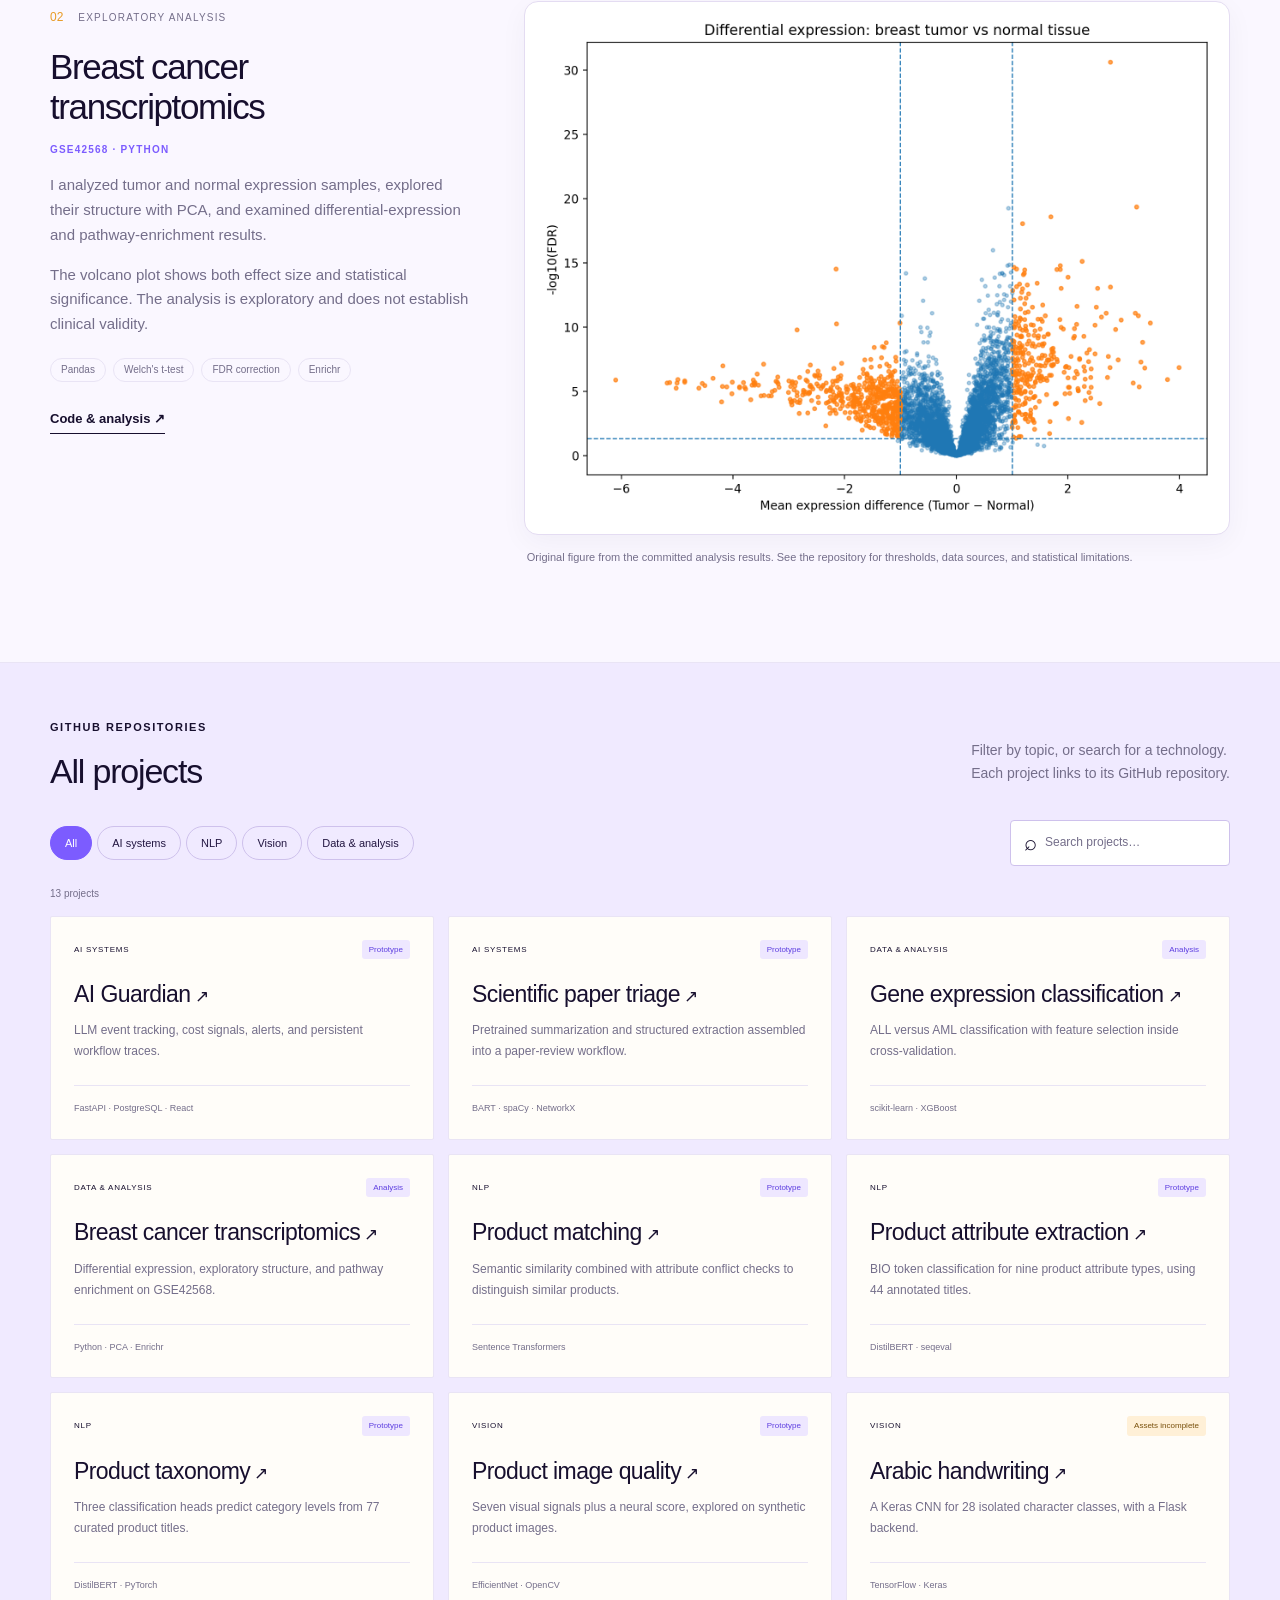
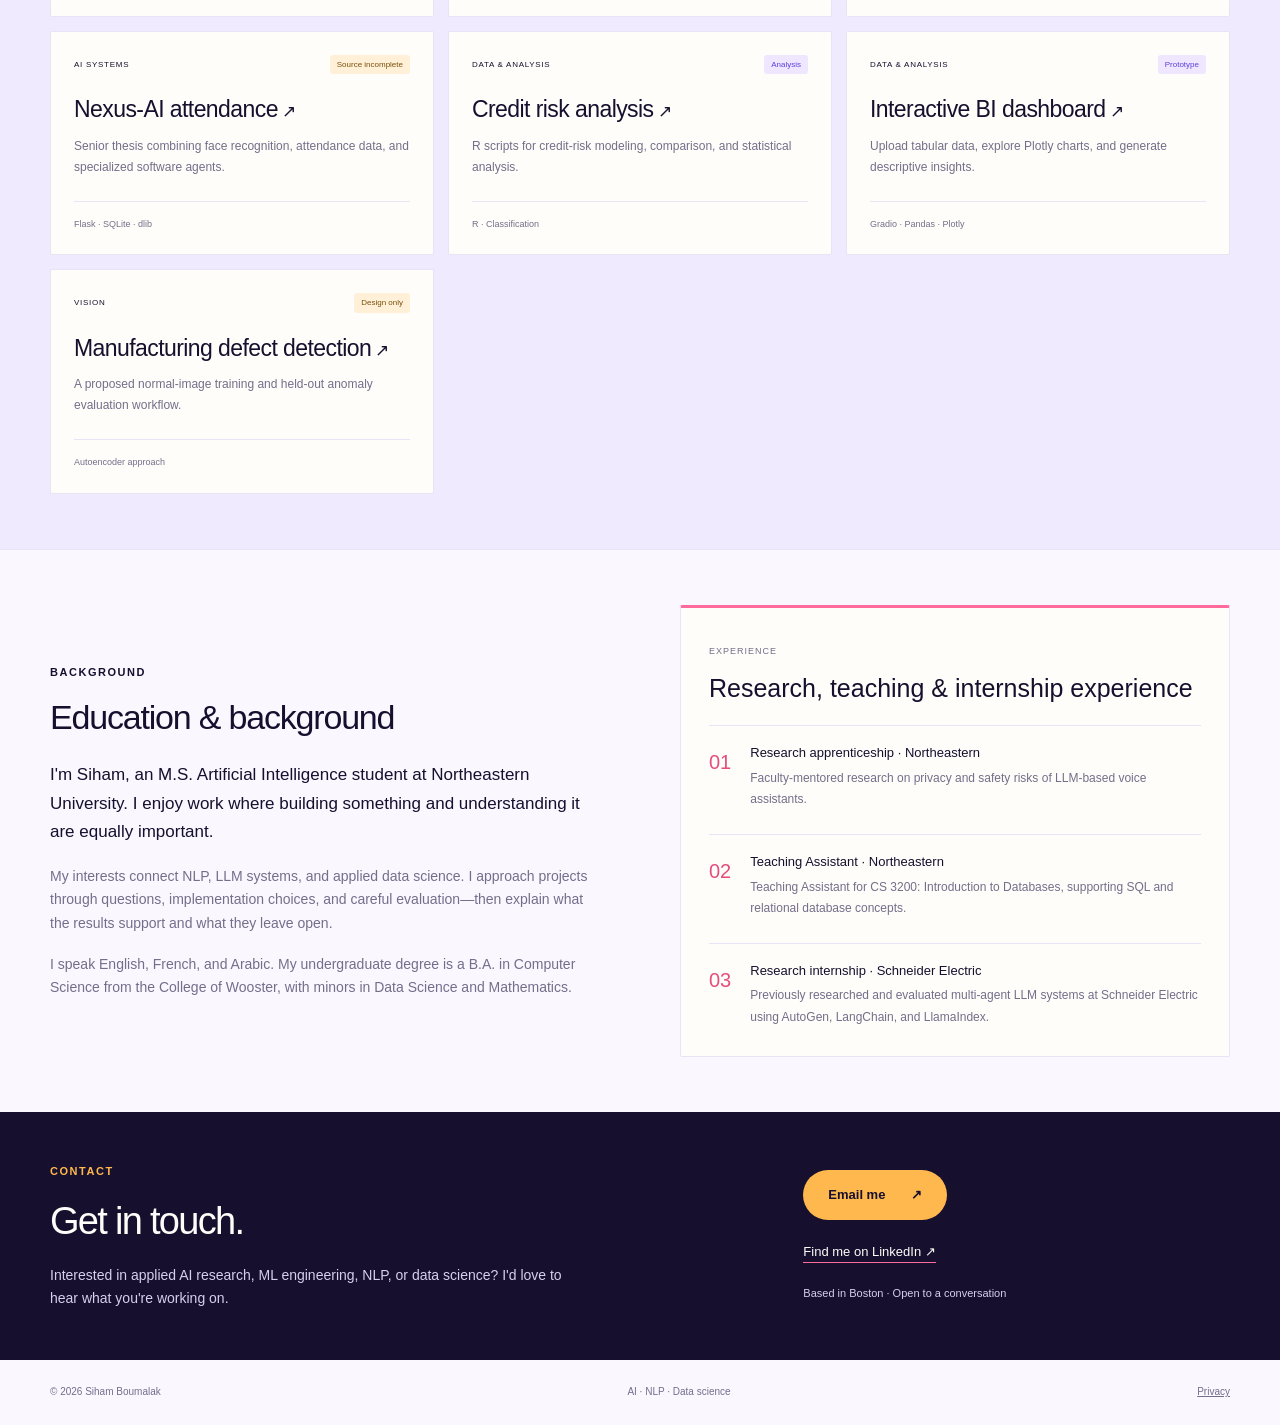
==== commit 04402c4a: "Consolidate AI Guardian into one spotlight and organize analysis showcase" ====
--- a/index.html
+++ b/index.html
@@ -5,18 +5,18 @@
 <title>Siham Boumalak | AI Projects & Data Analysis</title>
 <meta name="description" content="Explore Siham Boumalak's AI systems, NLP projects, and data analysis through project walkthroughs, technical decisions, and evaluation evidence.">
 <meta name="theme-color" content="#FAF7FF"><meta property="og:title" content="Siham Boumalak — AI systems, research & data"><meta property="og:description" content="AI systems, NLP projects, and data analysis by Siham Boumalak."><meta property="og:type" content="website"><meta property="og:url" content="https://boumalaksiham.github.io/">
-<link rel="icon" href="assets/favicon.svg" type="image/svg+xml"><link rel="stylesheet" href="assets/style.css?v=guardian-explained-20261003">
-<script src="assets/config.js" defer></script><script src="assets/app.js?v=guardian-explained-20261003" defer></script>
+<link rel="icon" href="assets/favicon.svg" type="image/svg+xml"><link rel="stylesheet" href="assets/style.css?v=organized-20261003">
+<script src="assets/config.js" defer></script><script src="assets/app.js?v=organized-20261003" defer></script>
 </head>
 <body>
 <a class="skip-link" href="#main">Skip to content</a>
 <header class="site-header"><a class="wordmark" href="#top" aria-label="Siham Boumalak, home">siham boumalak<span class="wordmark-dot">.</span></a><nav aria-label="Main navigation"><a href="#work">Project highlights</a><a href="#explore">All projects</a><a href="#about">About</a><a class="nav-contact" href="#contact">Contact <span aria-hidden="true">↗</span></a></nav></header>
 <main id="main">
-<section class="hero wrap" id="top"><div class="hero-copy"><p class="eyebrow">Portfolio / 2026</p><h1>Siham Boumalak<span class="intro-focus">AI, NLP, and data science.</span></h1><p class="hero-description">I'm an M.S. Artificial Intelligence student at Northeastern. Here are some of the systems I've built and analyses I've worked on, with their code, outputs, and a few notes on the decisions behind them.</p><div class="hero-actions"><a class="button primary" href="#work">View project examples ↓</a><a class="text-link" href="https://github.com/boumalaksiham" target="_blank" rel="noopener noreferrer" data-event="github_profile">GitHub ↗</a></div></div><aside class="demo-dashboard guardian-demo" aria-labelledby="demo-title">
-<div class="demo-top"><span>AI GUARDIAN</span><span class="demo-live">Interactive preview</span></div>
-<h2 id="demo-title">What happened inside the AI assistant?</h2>
-<p class="demo-intro">When an AI assistant is slow or gives a questionable answer, the final response alone cannot explain why. AI Guardian is the monitoring system I built to inspect its model calls, token usage, costs, and connected workflow steps.</p>
-<label for="guardian-scenario">Choose an example</label>
+<section class="hero wrap" id="top"><div class="hero-copy"><p class="eyebrow">Portfolio / 2026</p><h1>Siham Boumalak<span class="intro-focus">AI, NLP, and data science.</span></h1><p class="hero-description">I'm an M.S. Artificial Intelligence student at Northeastern. Here are some of the systems I've built and analyses I've worked on, with their code, outputs, and a few notes on the decisions behind them.</p><div class="hero-actions"><a class="button primary" href="#work">Explore the analyses ↓</a><a class="text-link" href="https://github.com/boumalaksiham" target="_blank" rel="noopener noreferrer" data-event="github_profile">GitHub ↗</a></div></div><aside id="guardian" class="demo-dashboard guardian-demo" aria-labelledby="demo-title">
+<div class="demo-top"><span>PROJECT SPOTLIGHT / AI SYSTEMS</span><span class="demo-live">Interactive preview</span></div>
+<h2 id="demo-title">AI Guardian</h2><p class="spotlight-subtitle">Monitoring for LLM applications</p>
+<p class="demo-intro">I built AI Guardian to make an AI application’s model calls visible: what happened, how long it took, and what it used. This spotlight shows both an interactive example and the dashboard I built.</p>
+<div class="tags spotlight-tags"><span>Python SDK</span><span>FastAPI</span><span>PostgreSQL</span><span>React</span></div><details class="guardian-walkthrough"><summary>Try an example workflow <span aria-hidden="true">↓</span></summary><div class="walkthrough-body"><h3>What happened inside the assistant?</h3><label for="guardian-scenario">Choose an example</label>
 <select id="guardian-scenario"><option value="workflow">Answer a question about a return policy</option><option value="single">Summarize a return policy</option></select>
 <div class="guardian-task"><span>Example customer question</span><p>“Can I return headphones after 20 days if the box is opened?”</p><small>Source policy: returns within 30 days; opened items accepted with proof of purchase.</small></div><div class="guardian-controls"><button type="button" id="guardian-run">Inspect example trace <span aria-hidden="true">▶</span></button><button type="button" id="guardian-reset">Reset</button></div>
 <div class="guardian-stats"><div><span>Requests tracked</span><strong id="guardian-count">0</strong></div><div><span>Sample tokens</span><strong id="guardian-tokens">0</strong></div><div><span>Avg. call duration</span><strong id="guardian-latency">—</strong></div></div>
@@ -24,10 +24,10 @@
 <ol id="guardian-feed" class="guardian-feed" aria-label="Tracked demo events"><li class="guardian-empty">Inspect the example to see the input, output, and recorded telemetry for each model call.</li></ol>
 <p class="guardian-built"><strong>My implementation:</strong> Python tracking SDK → FastAPI → PostgreSQL → React dashboard. The SDK groups calls into a trace so they can be inspected together.</p><p id="guardian-status" class="guardian-status" role="status" aria-live="polite">No events yet.</p>
 <p class="demo-disclaimer">This interactive preview replays synthetic LLM events. Timings and token counts are sample data; it does not call a model or connect to the AI Guardian backend.</p>
-<a class="demo-source" href="https://github.com/boumalaksiham/ai_guardian_project" target="_blank" rel="noopener noreferrer" data-event="project_repository" data-project="ai_guardian_project">See AI Guardian's code and full dashboard ↗</a>
-<noscript><p>Enable JavaScript to run this preview.</p></noscript></aside></section><section class="wrap section" id="work"><div class="section-heading"><div><p class="eyebrow">Project examples</p><h2>AI projects & data analysis</h2></div><p>Software prototypes and analysis projects, with interface previews, saved results, and implementation notes.</p></div><article class="feature" id="guardian"><div class="feature-copy"><div class="feature-number">01 <span>AI systems & infrastructure</span></div><h3>AI Guardian</h3><p class="project-name">LLM observability platform</p><p>I built a backend, dashboard, and Python SDK to track LLM calls, usage, costs, and multi-step workflows.</p><p class="feature-question">The dashboard helps inspect individual calls and traces. Its quality signals are heuristics, so I keep them separate from claims about factual correctness.</p><div class="tags"><span>FastAPI</span><span>PostgreSQL</span><span>React</span><span>Python SDK</span></div><a class="text-link" href="https://github.com/boumalaksiham/ai_guardian_project" target="_blank" rel="noopener noreferrer" data-event="project_repository" data-project="ai_guardian_project">Explore the repository ↗</a></div><figure class="project-output guardian-output"><a href="assets/guardian-preview.jpg" target="_blank" aria-label="Open AI Guardian interface preview"><img src="assets/guardian-preview.jpg" alt="AI Guardian React dashboard with usage cards, latency trend, and cost chart, populated with synthetic preview data" width="1440" height="720" fetchpriority="high"></a><figcaption>Actual React interface, rendered with synthetic preview data. These numbers illustrate the interface; they are not measured project results.</figcaption></figure><details class="case-study" data-project="ai_guardian_project"><summary>View project details <span aria-hidden="true">↓</span></summary><div class="case-grid"><div><h4>What I built</h4><p>A FastAPI backend, PostgreSQL event storage, a React dashboard, and a Python tracking SDK. Events can be grouped into persistent workflow traces.</p></div><div><h4>A technical decision</h4><p>Background SDK delivery keeps telemetry separate from the main application flow. The tradeoff is an in-memory queue that can lose pending events when a process exits.</p></div><div><h4>Evidence & boundaries</h4><p>The repository includes unit tests and CI. Quality and hallucination signals are lightweight heuristics; they are not validated factuality scores. Production authentication and tenancy remain future work.</p><a href="https://github.com/boumalaksiham/ai_guardian_project/blob/main/docs/DEVELOPMENT.md" target="_blank" rel="noopener noreferrer" data-event="project_documentation" data-project="ai_guardian_project">Development & testing notes ↗</a></div></div></details></article>
-<article class="feature" id="genes"><div class="feature-copy"><div class="feature-number">02 <span>Data science & evaluation</span></div><h3>Gene expression<br>classification</h3><p class="project-name">Leukemia classification · Python</p><p>I compared three classifiers on 72 leukemia samples with 7,129 expression features, and saved the predictions, evaluation tables, and plots.</p><p class="feature-question">Feature selection happens inside each cross-validation fold. With so few samples, the results need external validation before making broader claims.</p><div class="tags"><span>scikit-learn pipelines</span><span>XGBoost</span><span>Stratified CV</span></div><a class="text-link" href="https://github.com/boumalaksiham/gene-expression-classification" target="_blank" rel="noopener noreferrer" data-event="project_repository" data-project="gene-expression-classification">Explore the repository ↗</a></div><figure class="project-output"><a href="assets/leukemia-pca.png" target="_blank" aria-label="Open leukemia PCA figure"><img src="assets/leukemia-pca.png" alt="Saved PCA scatterplot of ALL and AML leukemia samples from the gene-expression analysis" width="1200" height="800" loading="lazy"></a><figcaption>Saved analysis output: PCA of 72 leukemia samples. PCA is exploratory; classifier evaluation uses feature selection inside cross-validation.</figcaption></figure><details class="case-study" data-project="gene-expression-classification"><summary>View project details <span aria-hidden="true">↓</span></summary><div class="case-grid"><div><h4>What I built</h4><p>A reproducible analysis comparing logistic regression, random forest, and XGBoost on ALL versus AML classification, with PCA, ROC curves, and cross-validated predictions.</p></div><div><h4>A technical decision</h4><p>Place feature selection inside the pipeline so each training fold selects its own features. Selecting features on the full dataset before cross-validation would leak validation information.</p></div><div><h4>Evidence & boundaries</h4><p>Committed tables and figures support the displayed results. A 72-sample dataset limits generalization; cross-validation is not an independent external test. Full-data probe rankings are exploratory.</p><a href="https://github.com/boumalaksiham/gene-expression-classification/tree/main/results" target="_blank" rel="noopener noreferrer" data-event="evaluation_artifact" data-project="gene-expression-classification">Explore the saved results ↗</a></div></div></details></article>
-<article class="feature breast-feature" id="breast"><div class="feature-copy"><div class="feature-number">03 <span>Exploratory analysis</span></div><h3>Breast cancer<br>transcriptomics</h3><p class="project-name">GSE42568 · Python</p><p>I analyzed tumor and normal expression samples, explored their structure with PCA, and examined differential-expression and pathway-enrichment results.</p><p class="feature-question">The volcano plot shows both effect size and statistical significance. The analysis is exploratory and does not establish clinical validity.</p><div class="tags"><span>Pandas</span><span>Welch's t-test</span><span>FDR correction</span><span>Enrichr</span></div><a class="text-link" href="https://github.com/boumalaksiham/breast_cancer_transcriptomics" target="_blank" rel="noopener noreferrer" data-event="project_repository" data-project="breast_cancer_transcriptomics">Code & analysis ↗</a></div><figure class="project-output"><a href="assets/breast-volcano.png" target="_blank" aria-label="Open differential expression volcano plot"><img src="assets/breast-volcano.png" alt="Saved volcano plot showing tumor versus normal differential expression in GSE42568" width="1200" height="800" loading="lazy"></a><figcaption>Original figure from the committed analysis results. See the repository for thresholds, data sources, and statistical limitations.</figcaption></figure></article></section>
+</div></details><details class="case-study" data-project="ai_guardian_project"><summary>Dashboard & implementation <span aria-hidden="true">↓</span></summary><figure class="project-output guardian-output"><a href="assets/guardian-preview.jpg" target="_blank" aria-label="Open AI Guardian interface preview"><img src="assets/guardian-preview.jpg" alt="AI Guardian React dashboard with usage cards, latency trend, and cost chart, populated with synthetic preview data" width="1440" height="720" loading="lazy"></a><figcaption>Actual React interface, rendered with synthetic preview data. These numbers illustrate the interface; they are not measured project results.</figcaption></figure><div class="case-grid"><div><h4>What I built</h4><p>A FastAPI backend, PostgreSQL event storage, a React dashboard, and a Python tracking SDK. Events can be grouped into persistent workflow traces.</p></div><div><h4>A technical decision</h4><p>Background SDK delivery keeps telemetry separate from the main application flow. The tradeoff is an in-memory queue that can lose pending events when a process exits.</p></div><div><h4>Evidence & boundaries</h4><p>The repository includes unit tests and CI. Quality and hallucination signals are lightweight heuristics; they are not validated factuality scores. Production authentication and tenancy remain future work.</p><a href="https://github.com/boumalaksiham/ai_guardian_project/blob/main/docs/DEVELOPMENT.md" target="_blank" rel="noopener noreferrer" data-event="project_documentation" data-project="ai_guardian_project">Development & testing notes ↗</a></div></div></details><a class="demo-source" href="https://github.com/boumalaksiham/ai_guardian_project" target="_blank" rel="noopener noreferrer" data-event="project_repository" data-project="ai_guardian_project">See AI Guardian's code and full dashboard ↗</a>
+<noscript><p>Enable JavaScript to run this preview.</p></noscript></aside></section><section class="wrap section" id="work"><div class="section-heading"><div><p class="eyebrow">Data science projects</p><h2>Classification & transcriptomics</h2></div><p>Two analyses, shown through their saved figures, evaluation choices, and code.</p></div>
+<article class="feature" id="genes"><div class="feature-copy"><div class="feature-number">01 <span>Data science & evaluation</span></div><h3>Gene expression<br>classification</h3><p class="project-name">Leukemia classification · Python</p><p>I compared three classifiers on 72 leukemia samples with 7,129 expression features, and saved the predictions, evaluation tables, and plots.</p><p class="feature-question">Feature selection happens inside each cross-validation fold. With so few samples, the results need external validation before making broader claims.</p><div class="tags"><span>scikit-learn pipelines</span><span>XGBoost</span><span>Stratified CV</span></div><a class="text-link" href="https://github.com/boumalaksiham/gene-expression-classification" target="_blank" rel="noopener noreferrer" data-event="project_repository" data-project="gene-expression-classification">Explore the repository ↗</a></div><figure class="project-output"><a href="assets/leukemia-pca.png" target="_blank" aria-label="Open leukemia PCA figure"><img src="assets/leukemia-pca.png" alt="Saved PCA scatterplot of ALL and AML leukemia samples from the gene-expression analysis" width="1200" height="800" loading="lazy"></a><figcaption>Saved analysis output: PCA of 72 leukemia samples. PCA is exploratory; classifier evaluation uses feature selection inside cross-validation.</figcaption></figure><details class="case-study" data-project="gene-expression-classification"><summary>View project details <span aria-hidden="true">↓</span></summary><div class="case-grid"><div><h4>What I built</h4><p>A reproducible analysis comparing logistic regression, random forest, and XGBoost on ALL versus AML classification, with PCA, ROC curves, and cross-validated predictions.</p></div><div><h4>A technical decision</h4><p>Place feature selection inside the pipeline so each training fold selects its own features. Selecting features on the full dataset before cross-validation would leak validation information.</p></div><div><h4>Evidence & boundaries</h4><p>Committed tables and figures support the displayed results. A 72-sample dataset limits generalization; cross-validation is not an independent external test. Full-data probe rankings are exploratory.</p><a href="https://github.com/boumalaksiham/gene-expression-classification/tree/main/results" target="_blank" rel="noopener noreferrer" data-event="evaluation_artifact" data-project="gene-expression-classification">Explore the saved results ↗</a></div></div></details></article>
+<article class="feature breast-feature" id="breast"><div class="feature-copy"><div class="feature-number">02 <span>Exploratory analysis</span></div><h3>Breast cancer<br>transcriptomics</h3><p class="project-name">GSE42568 · Python</p><p>I analyzed tumor and normal expression samples, explored their structure with PCA, and examined differential-expression and pathway-enrichment results.</p><p class="feature-question">The volcano plot shows both effect size and statistical significance. The analysis is exploratory and does not establish clinical validity.</p><div class="tags"><span>Pandas</span><span>Welch's t-test</span><span>FDR correction</span><span>Enrichr</span></div><a class="text-link" href="https://github.com/boumalaksiham/breast_cancer_transcriptomics" target="_blank" rel="noopener noreferrer" data-event="project_repository" data-project="breast_cancer_transcriptomics">Code & analysis ↗</a></div><figure class="project-output"><a href="assets/breast-volcano.png" target="_blank" aria-label="Open differential expression volcano plot"><img src="assets/breast-volcano.png" alt="Saved volcano plot showing tumor versus normal differential expression in GSE42568" width="1200" height="800" loading="lazy"></a><figcaption>Original figure from the committed analysis results. See the repository for thresholds, data sources, and statistical limitations.</figcaption></figure></article></section>
 <section class="collection section" id="explore"><div class="wrap"><div class="section-heading"><div><p class="eyebrow">GitHub repositories</p><h2>All projects</h2></div><p>Filter by topic, or search for a technology.<br>Each project links to its GitHub repository.</p></div><div class="collection-tools"><div class="filters" role="group" aria-label="Filter projects"><button type="button" data-filter="All" aria-pressed="true" class="filter active">All</button><button type="button" data-filter="AI systems" aria-pressed="false" class="filter">AI systems</button><button type="button" data-filter="NLP" aria-pressed="false" class="filter">NLP</button><button type="button" data-filter="Vision" aria-pressed="false" class="filter">Vision</button><button type="button" data-filter="Data & analysis" aria-pressed="false" class="filter">Data & analysis</button></div><div class="search-field"><label class="sr-only" for="project-search">Search projects by title, topic, technology, or status</label><span aria-hidden="true">⌕</span><input id="project-search" type="search" placeholder="Search projects…" autocomplete="off"></div></div><p class="result-count" id="result-count" role="status">13 projects</p><div class="project-grid" id="project-grid"><article class="project-card" data-category="AI systems" data-search="AI Guardian AI systems LLM event tracking, cost signals, alerts, and persistent workflow traces. FastAPI · PostgreSQL · React Prototype"><div class="card-top"><span class="category">AI systems</span><span class="status">Prototype</span></div><h3><a href="https://github.com/boumalaksiham/ai_guardian_project" data-event="project_repository" data-project="ai_guardian_project" target="_blank" rel="noopener noreferrer">AI Guardian<span aria-hidden="true"> ↗</span></a></h3><p>LLM event tracking, cost signals, alerts, and persistent workflow traces.</p><span class="stack">FastAPI · PostgreSQL · React</span></article>
 <article class="project-card" data-category="AI systems" data-search="Scientific paper triage AI systems Pretrained summarization and structured extraction assembled into a paper-review workflow. BART · spaCy · NetworkX Prototype"><div class="card-top"><span class="category">AI systems</span><span class="status">Prototype</span></div><h3><a href="https://github.com/boumalaksiham/Final-Project-AI" data-event="project_repository" data-project="Final-Project-AI" target="_blank" rel="noopener noreferrer">Scientific paper triage<span aria-hidden="true"> ↗</span></a></h3><p>Pretrained summarization and structured extraction assembled into a paper-review workflow.</p><span class="stack">BART · spaCy · NetworkX</span></article>
 <article class="project-card" data-category="Data & analysis" data-search="Gene expression classification Data &amp; analysis ALL versus AML classification with feature selection inside cross-validation. scikit-learn · XGBoost Analysis"><div class="card-top"><span class="category">Data & analysis</span><span class="status">Analysis</span></div><h3><a href="https://github.com/boumalaksiham/gene-expression-classification" data-event="project_repository" data-project="gene-expression-classification" target="_blank" rel="noopener noreferrer">Gene expression classification<span aria-hidden="true"> ↗</span></a></h3><p>ALL versus AML classification with feature selection inside cross-validation.</p><span class="stack">scikit-learn · XGBoost</span></article>
--- a/assets/style.css
+++ b/assets/style.css
@@ -42,3 +42,28 @@
 .guardian-event small{display:block;color:#71677e;line-height:1.5;font-size:11px}
 .guardian-feed{max-height:420px;overflow-y:auto;overscroll-behavior:contain}
 .guardian-status{line-height:1.65}
+
+/* A single project spotlight, followed by distinct analysis projects. */
+.hero{align-items:start}
+.hero-copy{position:sticky;top:110px}
+.guardian-demo h2{font-size:34px;margin-top:18px}
+.spotlight-subtitle{font-size:14px;color:#62596f;margin:5px 0 12px}
+.spotlight-tags{margin:17px 0 20px;gap:7px}
+.guardian-walkthrough{border:1px solid #d9caf8;border-radius:9px;background:#faf7ff;margin:14px 0}
+.guardian-walkthrough>summary{display:flex;justify-content:space-between;align-items:center;cursor:pointer;color:#5e3fe0;font-size:13px;font-weight:600;padding:15px;list-style:none}
+.guardian-walkthrough>summary::-webkit-details-marker{display:none}
+.guardian-walkthrough>summary span{font-size:21px;animation:details-bounce 1.9s ease-in-out infinite}
+.guardian-walkthrough[open]>summary{border-bottom:1px solid #e4daf7}
+.guardian-walkthrough[open]>summary span{animation:none;transform:rotate(180deg)}
+.walkthrough-body{padding:16px}
+.walkthrough-body h3{font-size:17px;line-height:1.4;margin:0 0 12px}
+.guardian-demo .case-study{margin-top:10px}
+.guardian-demo .case-study summary{font-size:13px;padding:14px 15px;background:transparent;box-shadow:none}
+.guardian-demo .case-grid{display:grid;grid-template-columns:1fr;gap:20px;padding:20px 15px}
+.guardian-demo .case-grid h4{font-size:13px;margin:0 0 7px}
+.guardian-demo .case-grid p{font-size:12px;line-height:1.7}
+.guardian-demo .project-output{margin:16px 12px 0}
+.guardian-demo .project-output figcaption{font-size:10px;line-height:1.6}
+.guardian-demo .demo-source{font-size:12px;margin-top:18px}
+@media(max-width:800px){.hero-copy{position:static}.guardian-demo{max-width:none}}
+@media(prefers-reduced-motion:reduce){.guardian-walkthrough>summary span{animation:none}}
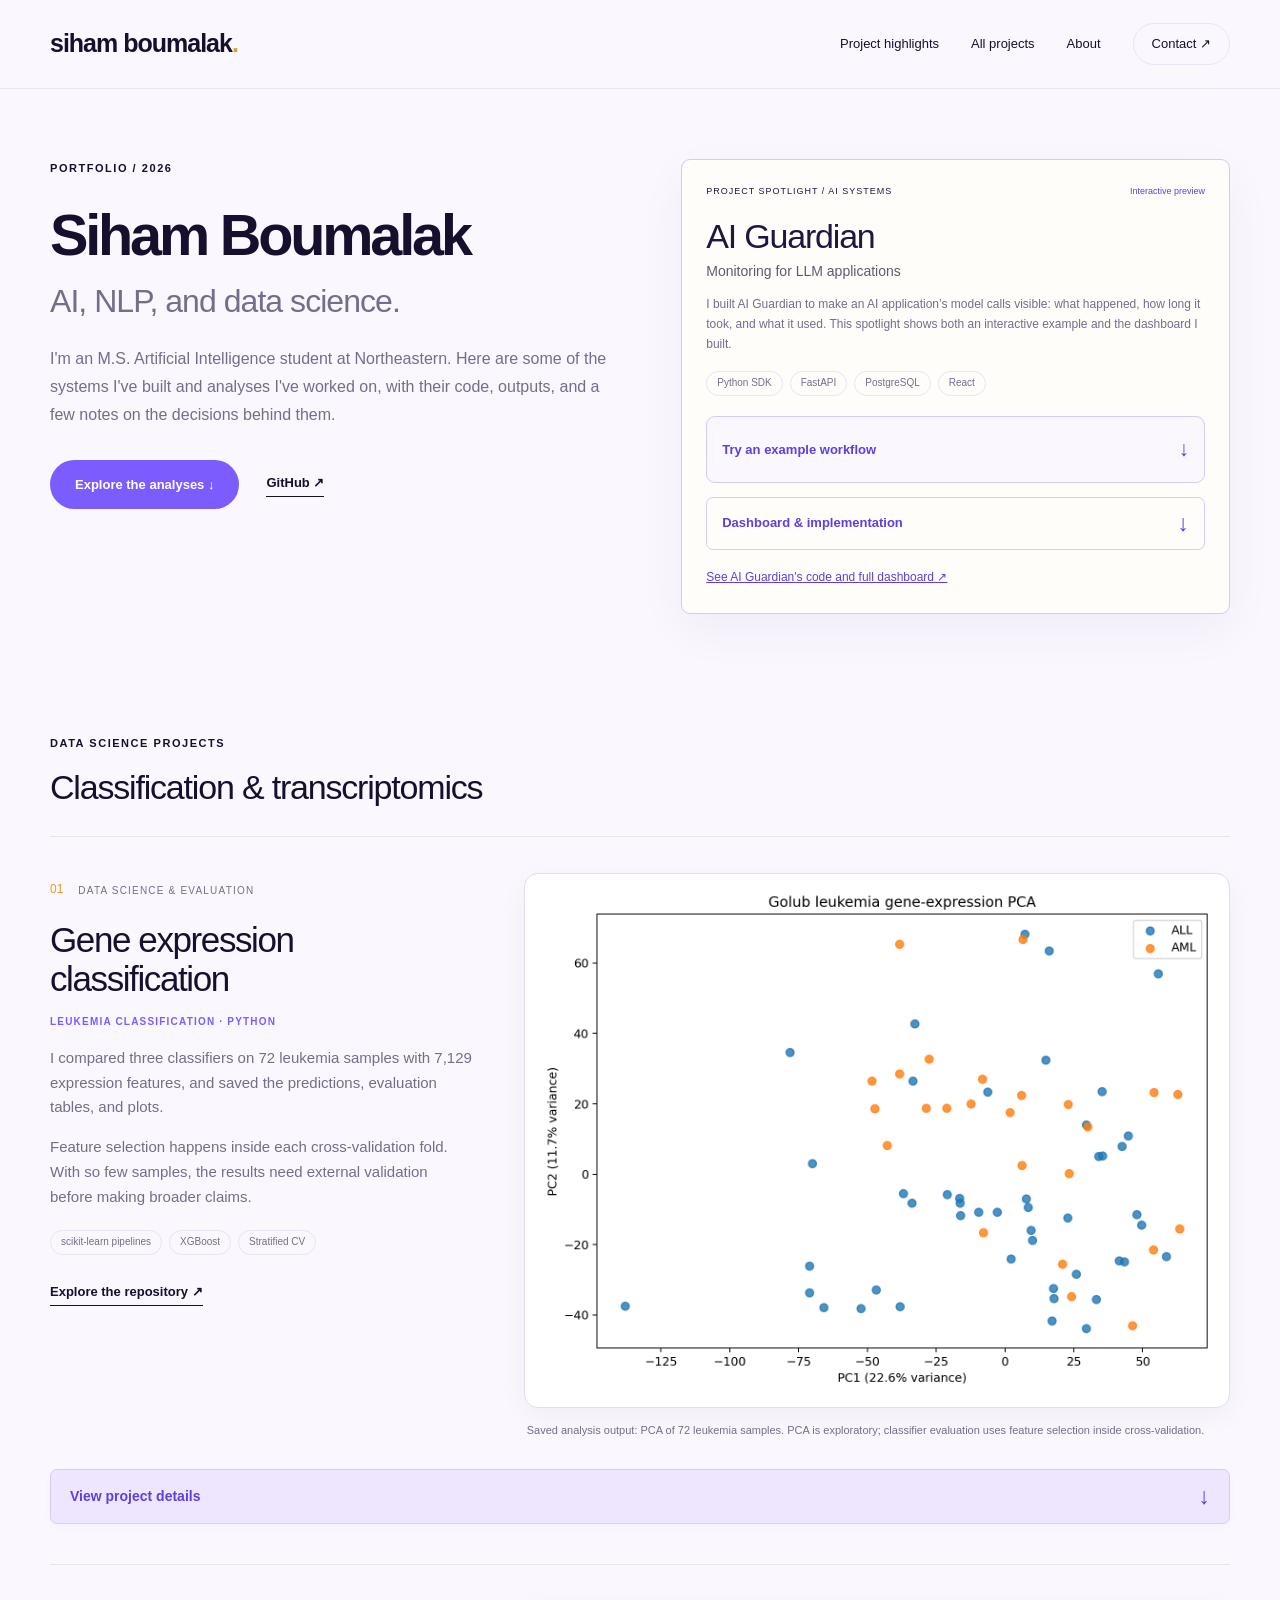
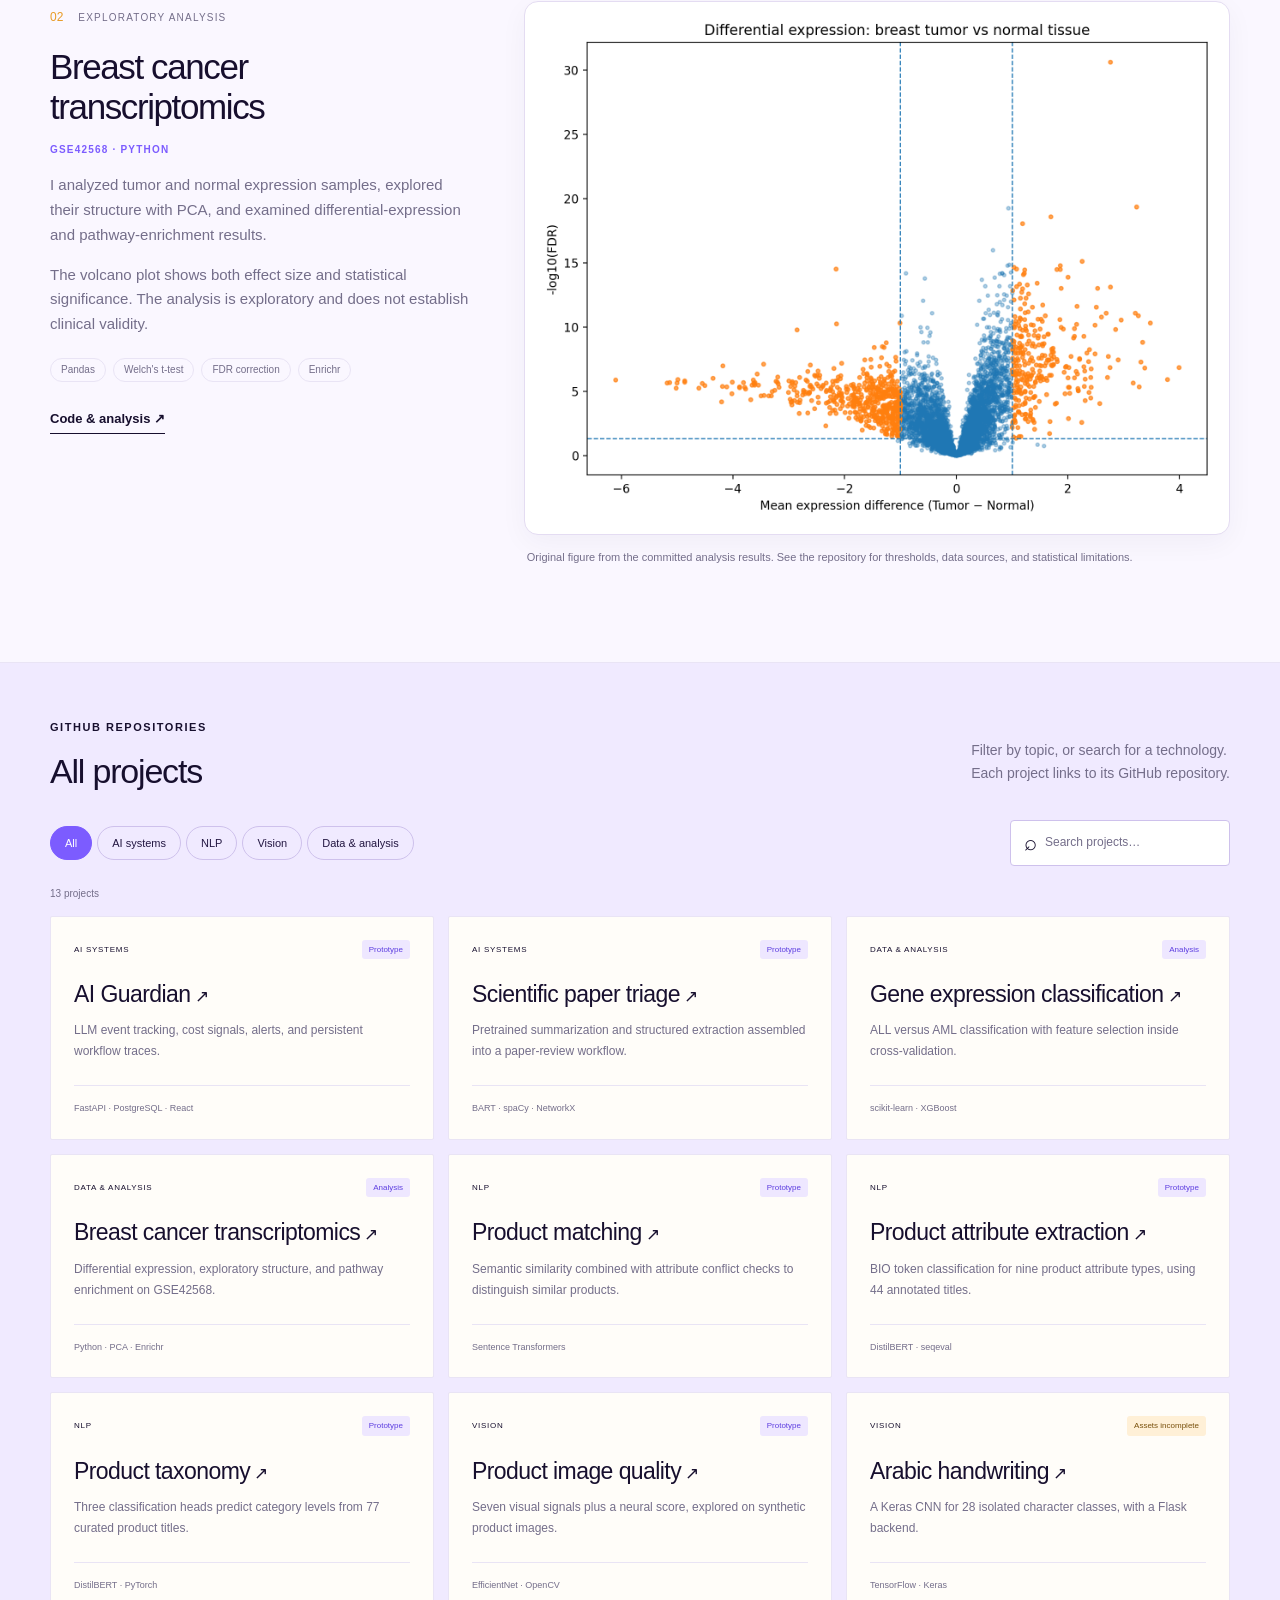
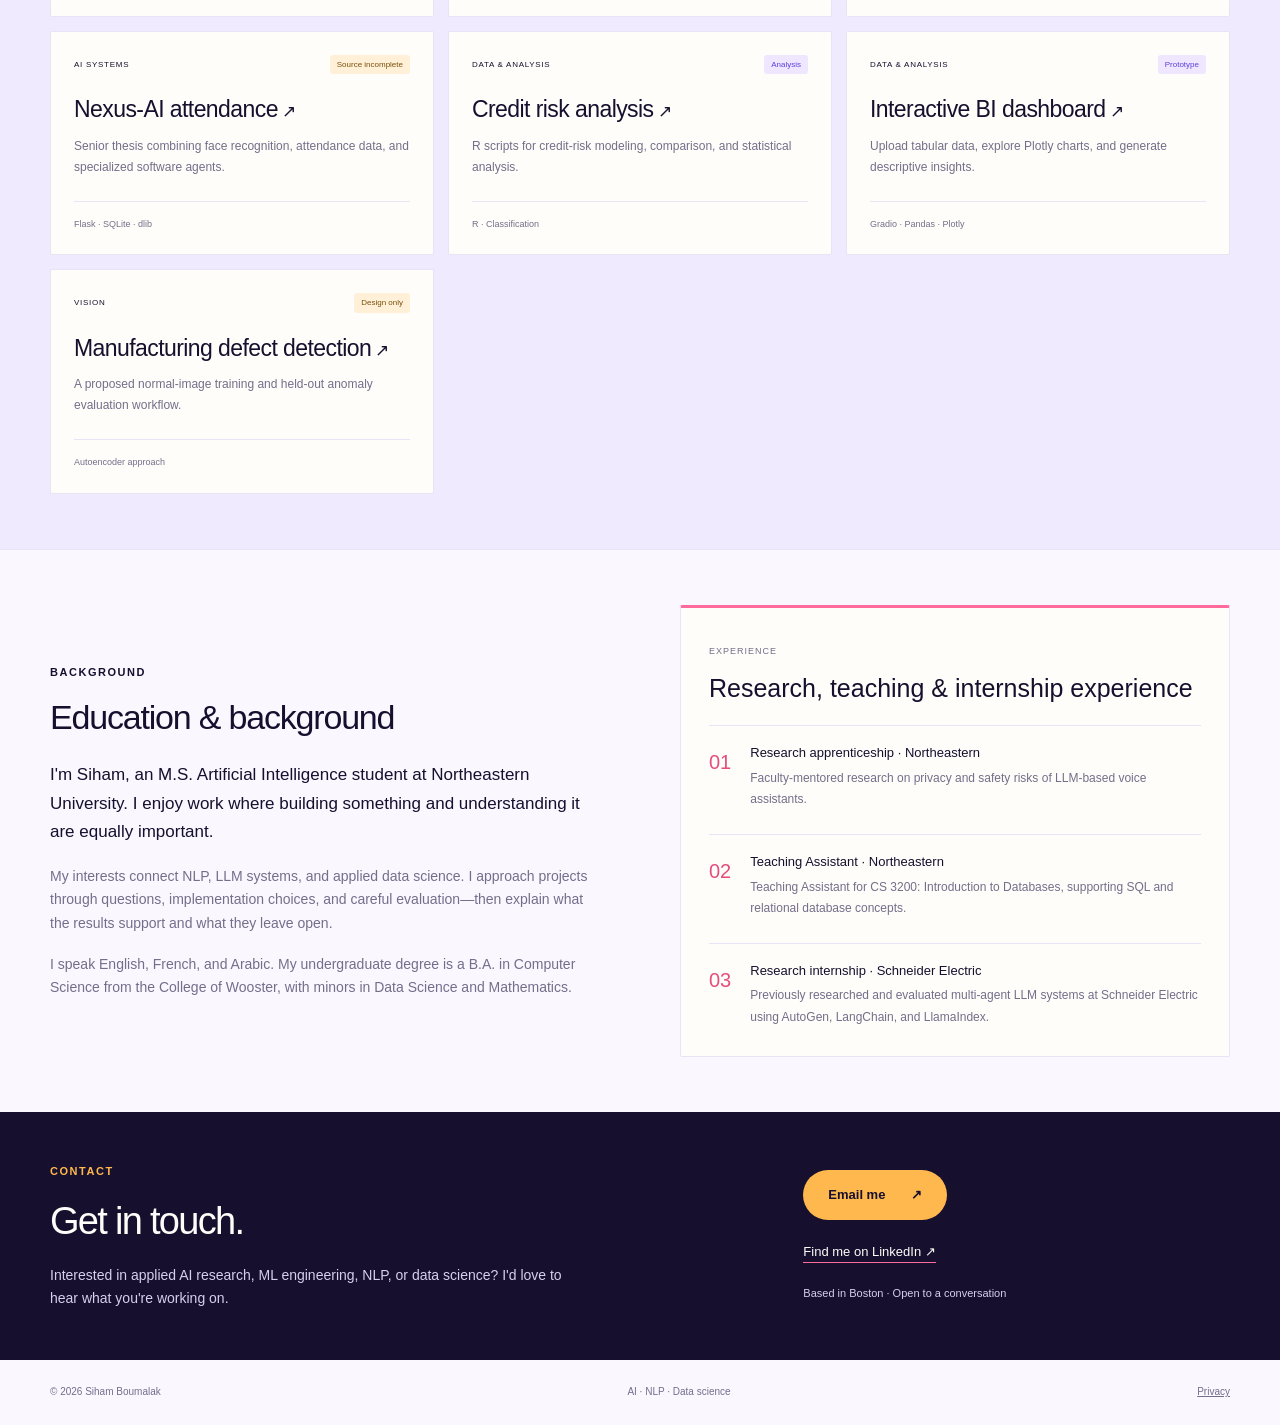
==== commit 0a867735: "Remove redundant analysis section description" ====
--- a/index.html
+++ b/index.html
@@ -25,7 +25,7 @@
 <p class="guardian-built"><strong>My implementation:</strong> Python tracking SDK → FastAPI → PostgreSQL → React dashboard. The SDK groups calls into a trace so they can be inspected together.</p><p id="guardian-status" class="guardian-status" role="status" aria-live="polite">No events yet.</p>
 <p class="demo-disclaimer">This interactive preview replays synthetic LLM events. Timings and token counts are sample data; it does not call a model or connect to the AI Guardian backend.</p>
 </div></details><details class="case-study" data-project="ai_guardian_project"><summary>Dashboard & implementation <span aria-hidden="true">↓</span></summary><figure class="project-output guardian-output"><a href="assets/guardian-preview.jpg" target="_blank" aria-label="Open AI Guardian interface preview"><img src="assets/guardian-preview.jpg" alt="AI Guardian React dashboard with usage cards, latency trend, and cost chart, populated with synthetic preview data" width="1440" height="720" loading="lazy"></a><figcaption>Actual React interface, rendered with synthetic preview data. These numbers illustrate the interface; they are not measured project results.</figcaption></figure><div class="case-grid"><div><h4>What I built</h4><p>A FastAPI backend, PostgreSQL event storage, a React dashboard, and a Python tracking SDK. Events can be grouped into persistent workflow traces.</p></div><div><h4>A technical decision</h4><p>Background SDK delivery keeps telemetry separate from the main application flow. The tradeoff is an in-memory queue that can lose pending events when a process exits.</p></div><div><h4>Evidence & boundaries</h4><p>The repository includes unit tests and CI. Quality and hallucination signals are lightweight heuristics; they are not validated factuality scores. Production authentication and tenancy remain future work.</p><a href="https://github.com/boumalaksiham/ai_guardian_project/blob/main/docs/DEVELOPMENT.md" target="_blank" rel="noopener noreferrer" data-event="project_documentation" data-project="ai_guardian_project">Development & testing notes ↗</a></div></div></details><a class="demo-source" href="https://github.com/boumalaksiham/ai_guardian_project" target="_blank" rel="noopener noreferrer" data-event="project_repository" data-project="ai_guardian_project">See AI Guardian's code and full dashboard ↗</a>
-<noscript><p>Enable JavaScript to run this preview.</p></noscript></aside></section><section class="wrap section" id="work"><div class="section-heading"><div><p class="eyebrow">Data science projects</p><h2>Classification & transcriptomics</h2></div><p>Two analyses, shown through their saved figures, evaluation choices, and code.</p></div>
+<noscript><p>Enable JavaScript to run this preview.</p></noscript></aside></section><section class="wrap section" id="work"><div class="section-heading"><div><p class="eyebrow">Data science projects</p><h2>Classification & transcriptomics</h2></div></div>
 <article class="feature" id="genes"><div class="feature-copy"><div class="feature-number">01 <span>Data science & evaluation</span></div><h3>Gene expression<br>classification</h3><p class="project-name">Leukemia classification · Python</p><p>I compared three classifiers on 72 leukemia samples with 7,129 expression features, and saved the predictions, evaluation tables, and plots.</p><p class="feature-question">Feature selection happens inside each cross-validation fold. With so few samples, the results need external validation before making broader claims.</p><div class="tags"><span>scikit-learn pipelines</span><span>XGBoost</span><span>Stratified CV</span></div><a class="text-link" href="https://github.com/boumalaksiham/gene-expression-classification" target="_blank" rel="noopener noreferrer" data-event="project_repository" data-project="gene-expression-classification">Explore the repository ↗</a></div><figure class="project-output"><a href="assets/leukemia-pca.png" target="_blank" aria-label="Open leukemia PCA figure"><img src="assets/leukemia-pca.png" alt="Saved PCA scatterplot of ALL and AML leukemia samples from the gene-expression analysis" width="1200" height="800" loading="lazy"></a><figcaption>Saved analysis output: PCA of 72 leukemia samples. PCA is exploratory; classifier evaluation uses feature selection inside cross-validation.</figcaption></figure><details class="case-study" data-project="gene-expression-classification"><summary>View project details <span aria-hidden="true">↓</span></summary><div class="case-grid"><div><h4>What I built</h4><p>A reproducible analysis comparing logistic regression, random forest, and XGBoost on ALL versus AML classification, with PCA, ROC curves, and cross-validated predictions.</p></div><div><h4>A technical decision</h4><p>Place feature selection inside the pipeline so each training fold selects its own features. Selecting features on the full dataset before cross-validation would leak validation information.</p></div><div><h4>Evidence & boundaries</h4><p>Committed tables and figures support the displayed results. A 72-sample dataset limits generalization; cross-validation is not an independent external test. Full-data probe rankings are exploratory.</p><a href="https://github.com/boumalaksiham/gene-expression-classification/tree/main/results" target="_blank" rel="noopener noreferrer" data-event="evaluation_artifact" data-project="gene-expression-classification">Explore the saved results ↗</a></div></div></details></article>
 <article class="feature breast-feature" id="breast"><div class="feature-copy"><div class="feature-number">02 <span>Exploratory analysis</span></div><h3>Breast cancer<br>transcriptomics</h3><p class="project-name">GSE42568 · Python</p><p>I analyzed tumor and normal expression samples, explored their structure with PCA, and examined differential-expression and pathway-enrichment results.</p><p class="feature-question">The volcano plot shows both effect size and statistical significance. The analysis is exploratory and does not establish clinical validity.</p><div class="tags"><span>Pandas</span><span>Welch's t-test</span><span>FDR correction</span><span>Enrichr</span></div><a class="text-link" href="https://github.com/boumalaksiham/breast_cancer_transcriptomics" target="_blank" rel="noopener noreferrer" data-event="project_repository" data-project="breast_cancer_transcriptomics">Code & analysis ↗</a></div><figure class="project-output"><a href="assets/breast-volcano.png" target="_blank" aria-label="Open differential expression volcano plot"><img src="assets/breast-volcano.png" alt="Saved volcano plot showing tumor versus normal differential expression in GSE42568" width="1200" height="800" loading="lazy"></a><figcaption>Original figure from the committed analysis results. See the repository for thresholds, data sources, and statistical limitations.</figcaption></figure></article></section>
 <section class="collection section" id="explore"><div class="wrap"><div class="section-heading"><div><p class="eyebrow">GitHub repositories</p><h2>All projects</h2></div><p>Filter by topic, or search for a technology.<br>Each project links to its GitHub repository.</p></div><div class="collection-tools"><div class="filters" role="group" aria-label="Filter projects"><button type="button" data-filter="All" aria-pressed="true" class="filter active">All</button><button type="button" data-filter="AI systems" aria-pressed="false" class="filter">AI systems</button><button type="button" data-filter="NLP" aria-pressed="false" class="filter">NLP</button><button type="button" data-filter="Vision" aria-pressed="false" class="filter">Vision</button><button type="button" data-filter="Data & analysis" aria-pressed="false" class="filter">Data & analysis</button></div><div class="search-field"><label class="sr-only" for="project-search">Search projects by title, topic, technology, or status</label><span aria-hidden="true">⌕</span><input id="project-search" type="search" placeholder="Search projects…" autocomplete="off"></div></div><p class="result-count" id="result-count" role="status">13 projects</p><div class="project-grid" id="project-grid"><article class="project-card" data-category="AI systems" data-search="AI Guardian AI systems LLM event tracking, cost signals, alerts, and persistent workflow traces. FastAPI · PostgreSQL · React Prototype"><div class="card-top"><span class="category">AI systems</span><span class="status">Prototype</span></div><h3><a href="https://github.com/boumalaksiham/ai_guardian_project" data-event="project_repository" data-project="ai_guardian_project" target="_blank" rel="noopener noreferrer">AI Guardian<span aria-hidden="true"> ↗</span></a></h3><p>LLM event tracking, cost signals, alerts, and persistent workflow traces.</p><span class="stack">FastAPI · PostgreSQL · React</span></article>
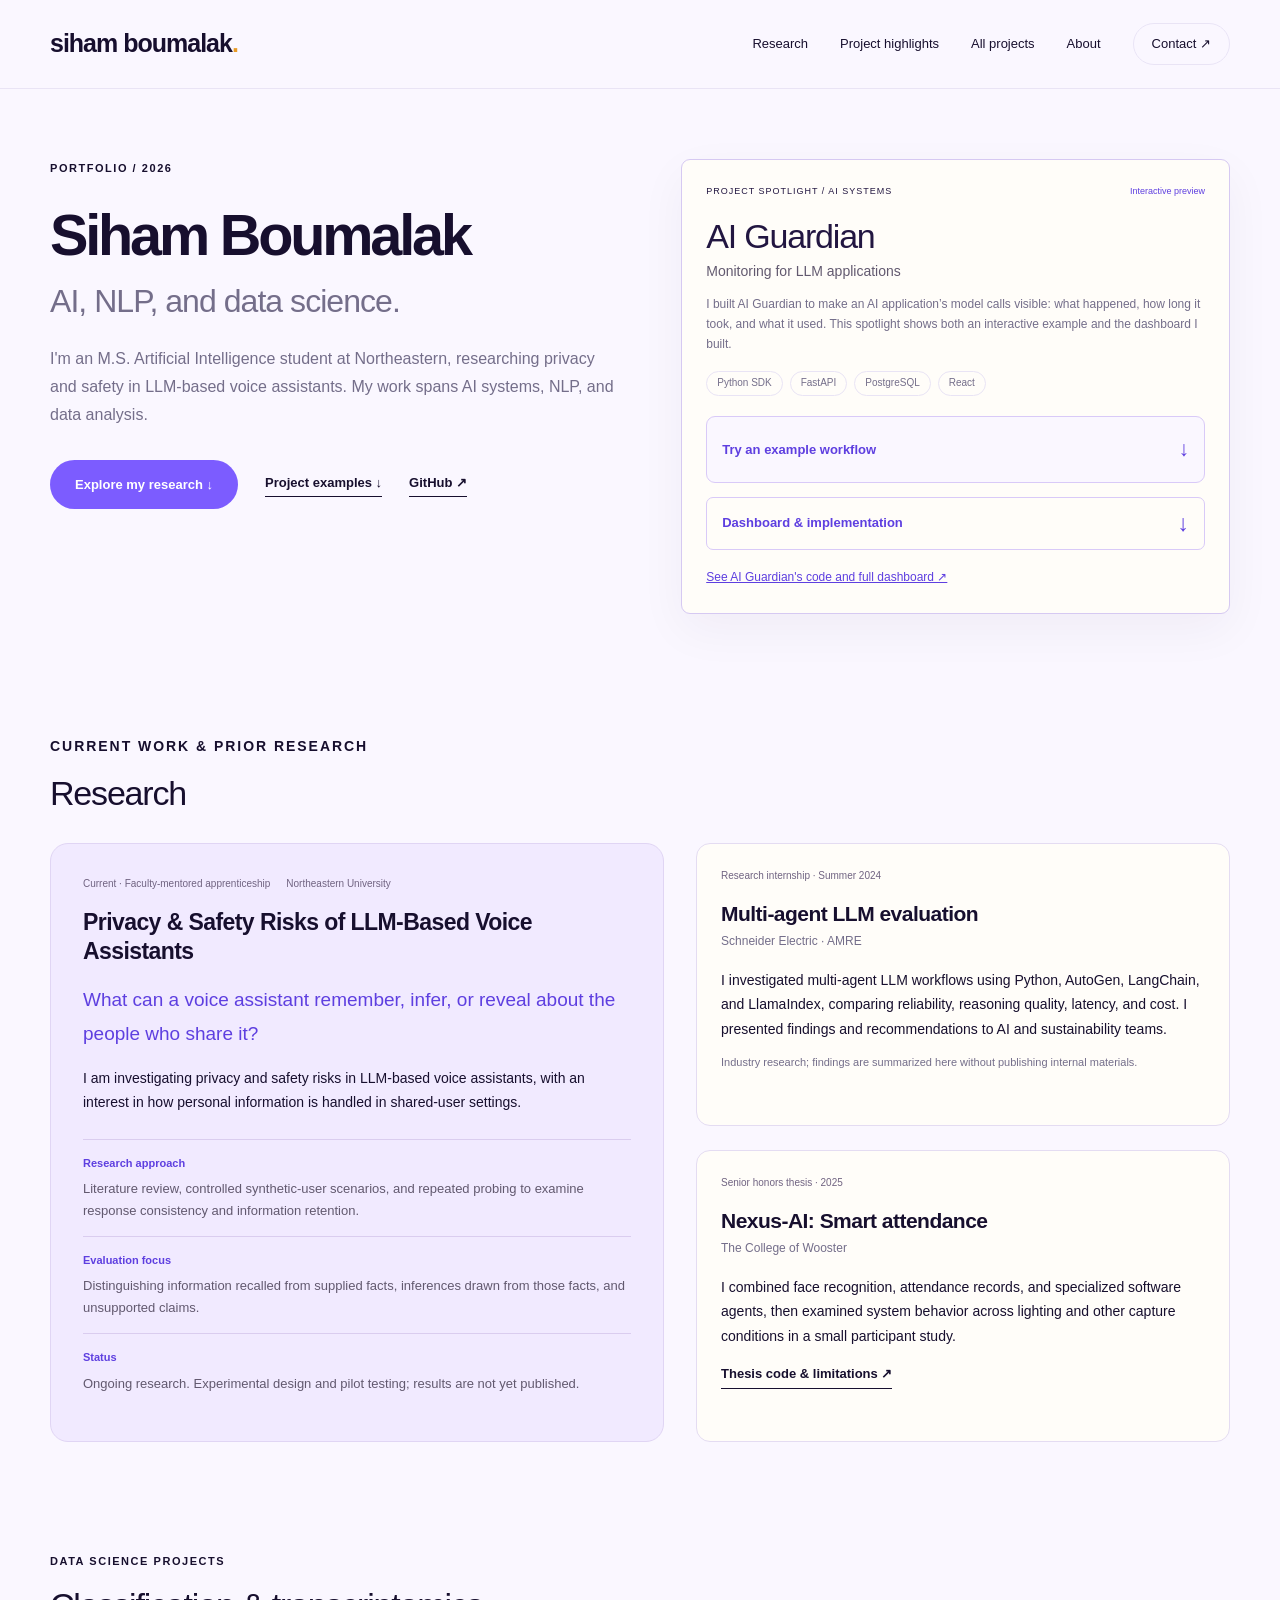
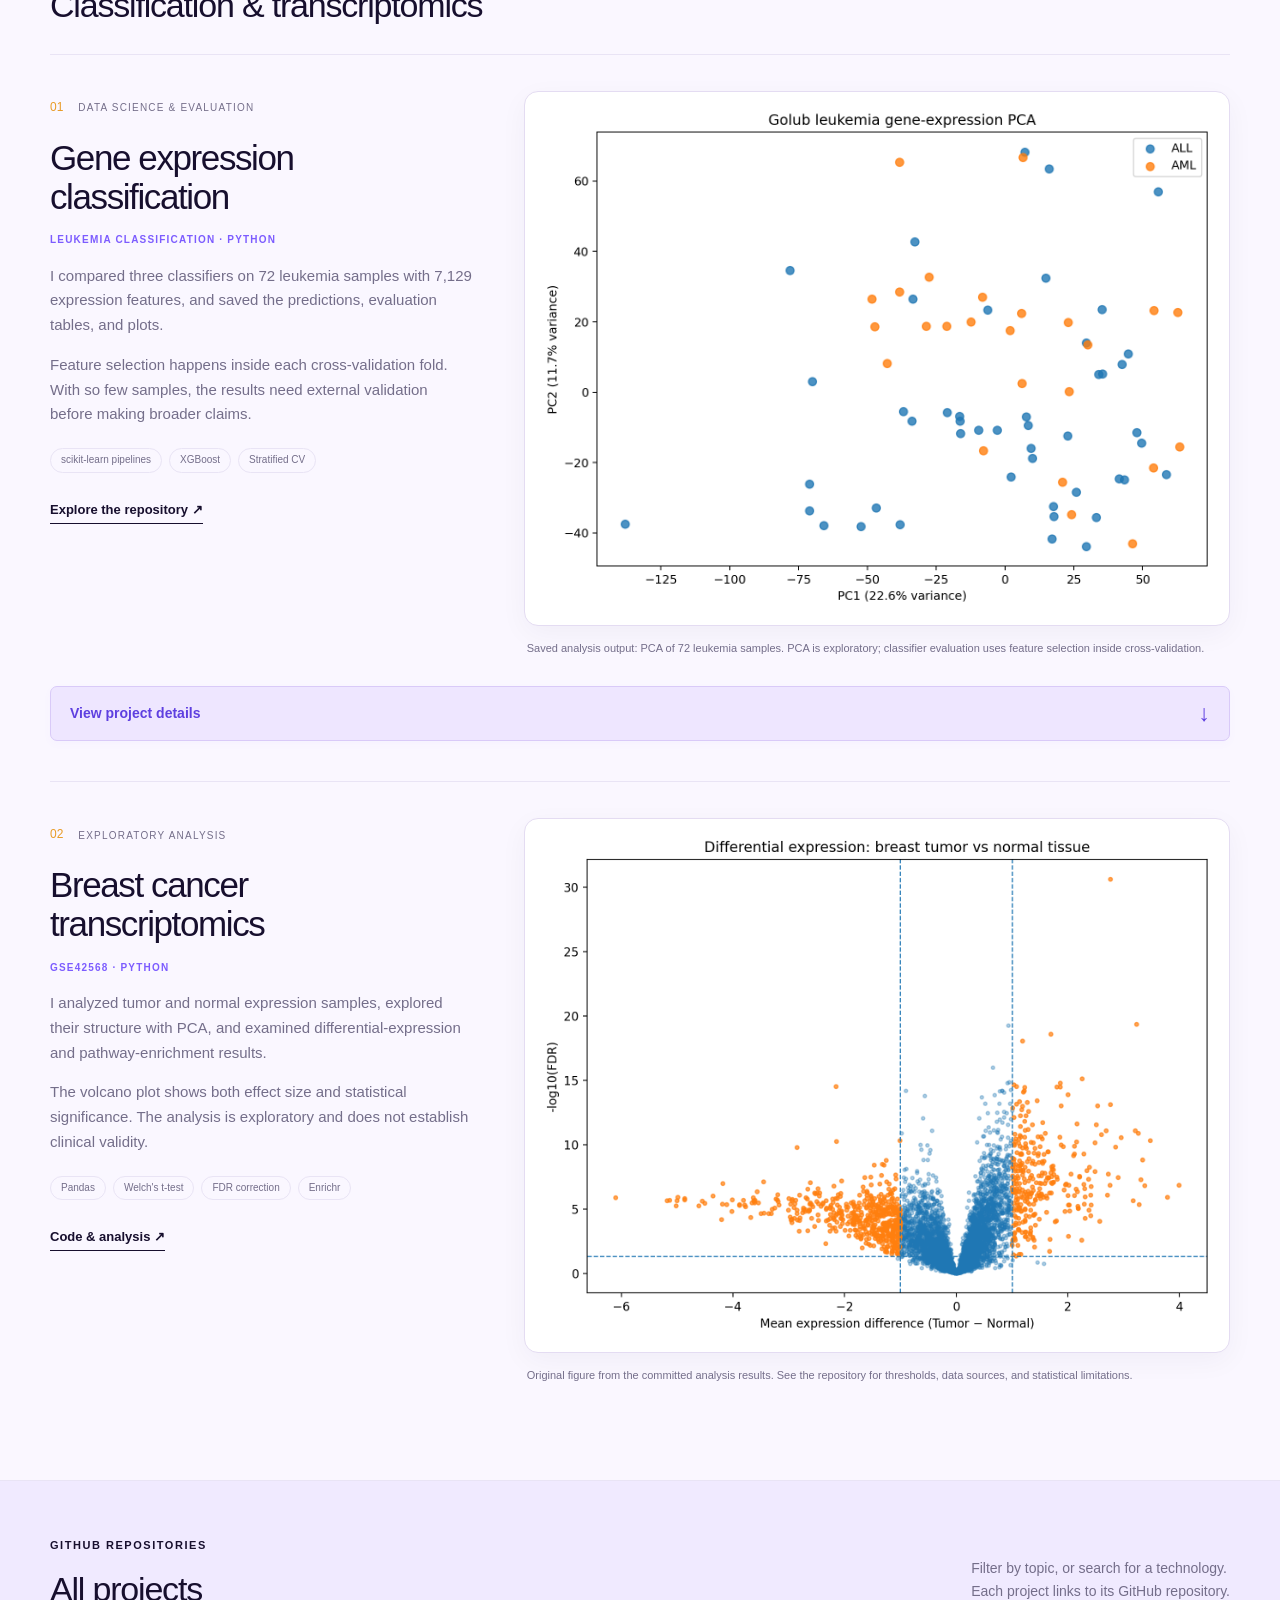
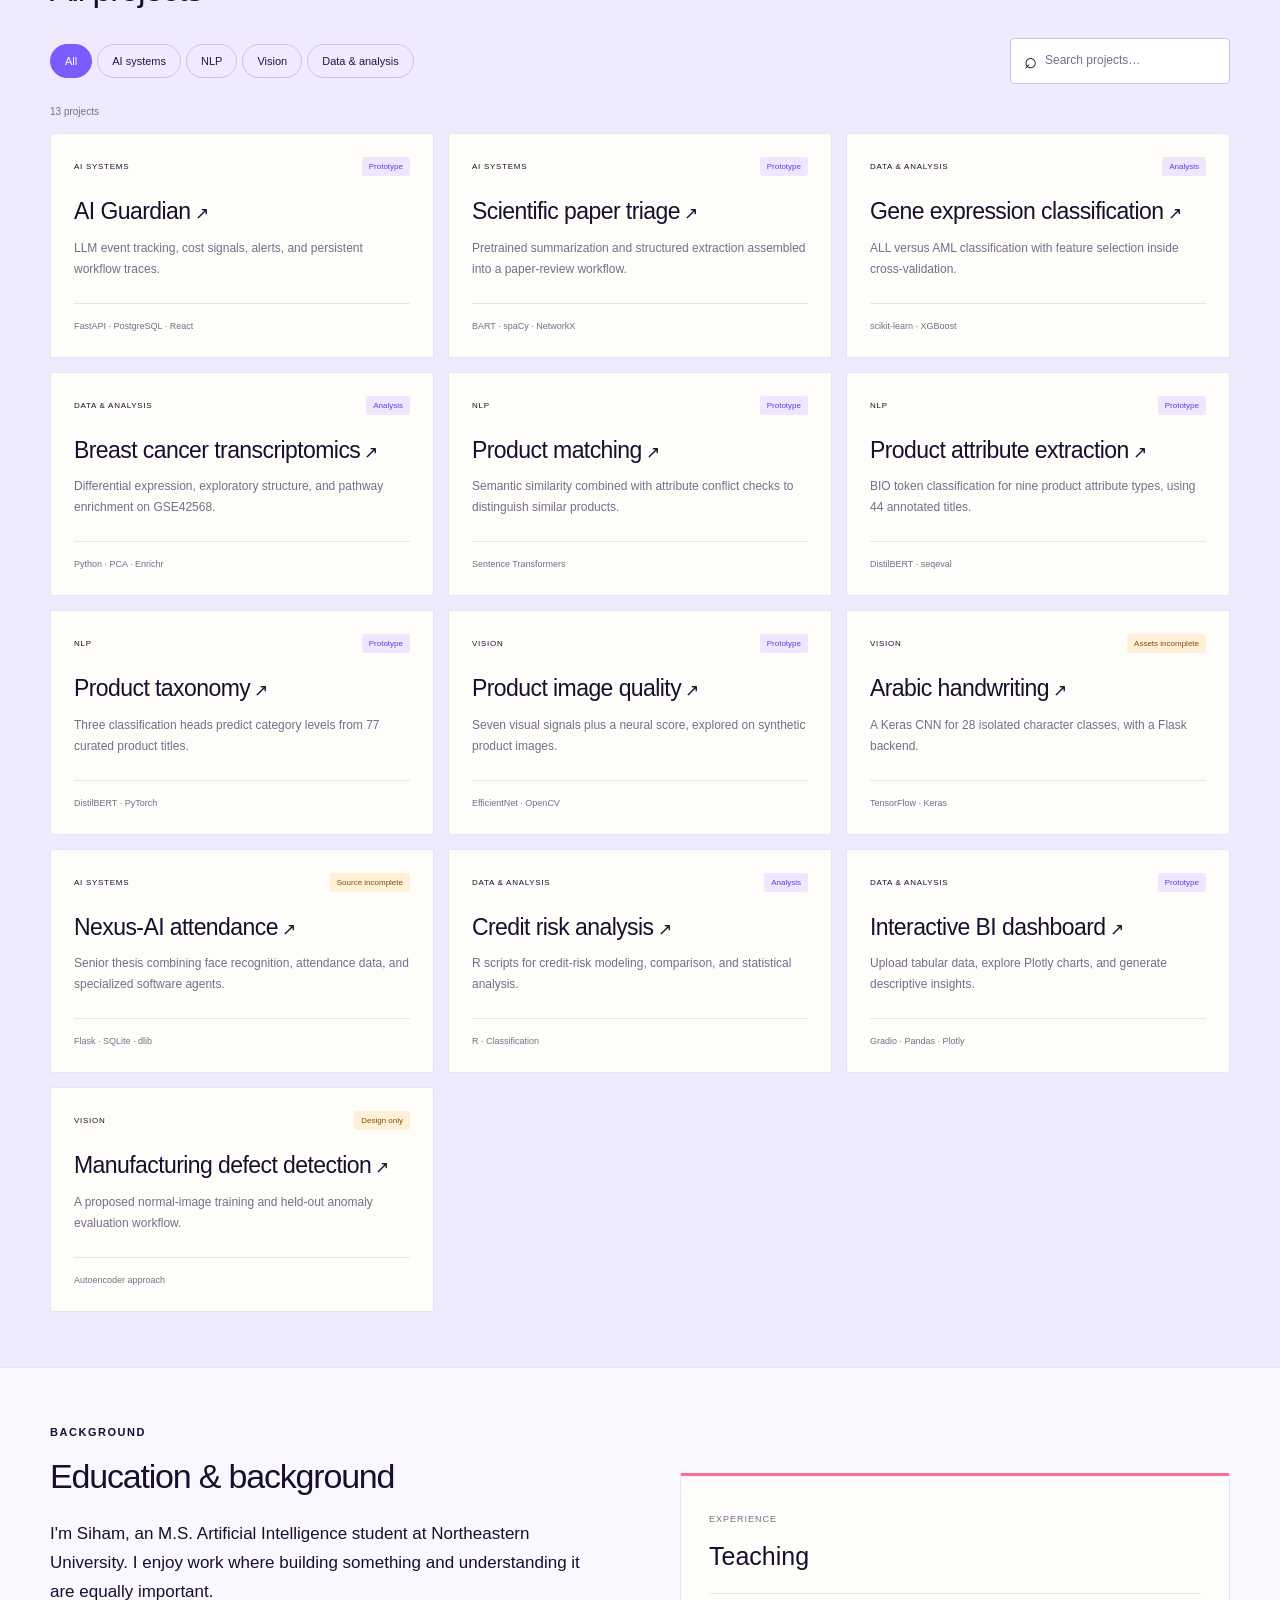
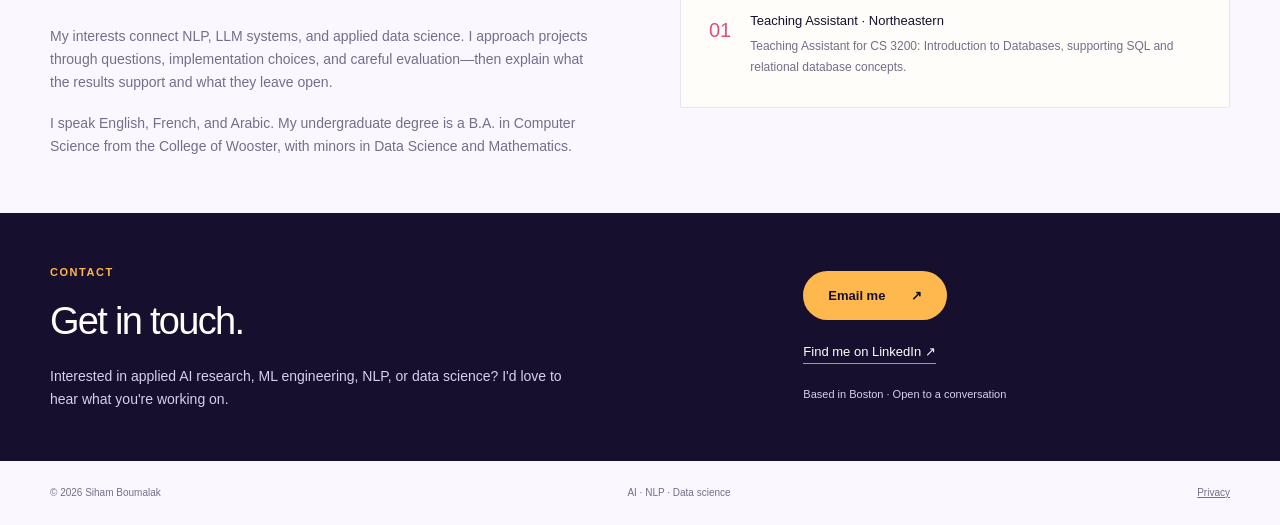
==== commit 23bded9c: "Add dedicated research section for current work, industry research, and honors thesis" ====
--- a/index.html
+++ b/index.html
@@ -2,17 +2,17 @@
 <html lang="en">
 <head>
 <meta charset="utf-8"><meta name="viewport" content="width=device-width, initial-scale=1">
-<title>Siham Boumalak | AI Projects & Data Analysis</title>
+<title>Siham Boumalak | AI Research & Projects</title>
 <meta name="description" content="Explore Siham Boumalak's AI systems, NLP projects, and data analysis through project walkthroughs, technical decisions, and evaluation evidence.">
 <meta name="theme-color" content="#FAF7FF"><meta property="og:title" content="Siham Boumalak — AI systems, research & data"><meta property="og:description" content="AI systems, NLP projects, and data analysis by Siham Boumalak."><meta property="og:type" content="website"><meta property="og:url" content="https://boumalaksiham.github.io/">
-<link rel="icon" href="assets/favicon.svg" type="image/svg+xml"><link rel="stylesheet" href="assets/style.css?v=organized-20261003">
-<script src="assets/config.js" defer></script><script src="assets/app.js?v=organized-20261003" defer></script>
+<link rel="icon" href="assets/favicon.svg" type="image/svg+xml"><link rel="stylesheet" href="assets/style.css?v=research-20261003">
+<script src="assets/config.js" defer></script><script src="assets/app.js?v=research-20261003" defer></script>
 </head>
 <body>
 <a class="skip-link" href="#main">Skip to content</a>
-<header class="site-header"><a class="wordmark" href="#top" aria-label="Siham Boumalak, home">siham boumalak<span class="wordmark-dot">.</span></a><nav aria-label="Main navigation"><a href="#work">Project highlights</a><a href="#explore">All projects</a><a href="#about">About</a><a class="nav-contact" href="#contact">Contact <span aria-hidden="true">↗</span></a></nav></header>
+<header class="site-header"><a class="wordmark" href="#top" aria-label="Siham Boumalak, home">siham boumalak<span class="wordmark-dot">.</span></a><nav aria-label="Main navigation"><a href="#research">Research</a><a href="#work">Project highlights</a><a href="#explore">All projects</a><a href="#about">About</a><a class="nav-contact" href="#contact">Contact <span aria-hidden="true">↗</span></a></nav></header>
 <main id="main">
-<section class="hero wrap" id="top"><div class="hero-copy"><p class="eyebrow">Portfolio / 2026</p><h1>Siham Boumalak<span class="intro-focus">AI, NLP, and data science.</span></h1><p class="hero-description">I'm an M.S. Artificial Intelligence student at Northeastern. Here are some of the systems I've built and analyses I've worked on, with their code, outputs, and a few notes on the decisions behind them.</p><div class="hero-actions"><a class="button primary" href="#work">Explore the analyses ↓</a><a class="text-link" href="https://github.com/boumalaksiham" target="_blank" rel="noopener noreferrer" data-event="github_profile">GitHub ↗</a></div></div><aside id="guardian" class="demo-dashboard guardian-demo" aria-labelledby="demo-title">
+<section class="hero wrap" id="top"><div class="hero-copy"><p class="eyebrow">Portfolio / 2026</p><h1>Siham Boumalak<span class="intro-focus">AI, NLP, and data science.</span></h1><p class="hero-description">I'm an M.S. Artificial Intelligence student at Northeastern, researching privacy and safety in LLM-based voice assistants. My work spans AI systems, NLP, and data analysis.</p><div class="hero-actions"><a class="button primary" href="#research">Explore my research ↓</a><a class="text-link" href="#work">Project examples ↓</a><a class="text-link" href="https://github.com/boumalaksiham" target="_blank" rel="noopener noreferrer" data-event="github_profile">GitHub ↗</a></div></div><aside id="guardian" class="demo-dashboard guardian-demo" aria-labelledby="demo-title">
 <div class="demo-top"><span>PROJECT SPOTLIGHT / AI SYSTEMS</span><span class="demo-live">Interactive preview</span></div>
 <h2 id="demo-title">AI Guardian</h2><p class="spotlight-subtitle">Monitoring for LLM applications</p>
 <p class="demo-intro">I built AI Guardian to make an AI application’s model calls visible: what happened, how long it took, and what it used. This spotlight shows both an interactive example and the dashboard I built.</p>
@@ -25,7 +25,7 @@
 <p class="guardian-built"><strong>My implementation:</strong> Python tracking SDK → FastAPI → PostgreSQL → React dashboard. The SDK groups calls into a trace so they can be inspected together.</p><p id="guardian-status" class="guardian-status" role="status" aria-live="polite">No events yet.</p>
 <p class="demo-disclaimer">This interactive preview replays synthetic LLM events. Timings and token counts are sample data; it does not call a model or connect to the AI Guardian backend.</p>
 </div></details><details class="case-study" data-project="ai_guardian_project"><summary>Dashboard & implementation <span aria-hidden="true">↓</span></summary><figure class="project-output guardian-output"><a href="assets/guardian-preview.jpg" target="_blank" aria-label="Open AI Guardian interface preview"><img src="assets/guardian-preview.jpg" alt="AI Guardian React dashboard with usage cards, latency trend, and cost chart, populated with synthetic preview data" width="1440" height="720" loading="lazy"></a><figcaption>Actual React interface, rendered with synthetic preview data. These numbers illustrate the interface; they are not measured project results.</figcaption></figure><div class="case-grid"><div><h4>What I built</h4><p>A FastAPI backend, PostgreSQL event storage, a React dashboard, and a Python tracking SDK. Events can be grouped into persistent workflow traces.</p></div><div><h4>A technical decision</h4><p>Background SDK delivery keeps telemetry separate from the main application flow. The tradeoff is an in-memory queue that can lose pending events when a process exits.</p></div><div><h4>Evidence & boundaries</h4><p>The repository includes unit tests and CI. Quality and hallucination signals are lightweight heuristics; they are not validated factuality scores. Production authentication and tenancy remain future work.</p><a href="https://github.com/boumalaksiham/ai_guardian_project/blob/main/docs/DEVELOPMENT.md" target="_blank" rel="noopener noreferrer" data-event="project_documentation" data-project="ai_guardian_project">Development & testing notes ↗</a></div></div></details><a class="demo-source" href="https://github.com/boumalaksiham/ai_guardian_project" target="_blank" rel="noopener noreferrer" data-event="project_repository" data-project="ai_guardian_project">See AI Guardian's code and full dashboard ↗</a>
-<noscript><p>Enable JavaScript to run this preview.</p></noscript></aside></section><section class="wrap section" id="work"><div class="section-heading"><div><p class="eyebrow">Data science projects</p><h2>Classification & transcriptomics</h2></div></div>
+<noscript><p>Enable JavaScript to run this preview.</p></noscript></aside></section><section class="wrap section research-section" id="research" aria-labelledby="research-title"><div class="section-heading"><div><p class="eyebrow">Current work & prior research</p><h2 id="research-title">Research</h2></div></div><div class="research-layout"><article class="research-current"><div class="research-meta"><span>Current · Faculty-mentored apprenticeship</span><span>Northeastern University</span></div><h3>Privacy & Safety Risks of LLM-Based Voice Assistants</h3><p class="research-question">What can a voice assistant remember, infer, or reveal about the people who share it?</p><p>I am investigating privacy and safety risks in LLM-based voice assistants, with an interest in how personal information is handled in shared-user settings.</p><dl class="research-method"><div><dt>Research approach</dt><dd>Literature review, controlled synthetic-user scenarios, and repeated probing to examine response consistency and information retention.</dd></div><div><dt>Evaluation focus</dt><dd>Distinguishing information recalled from supplied facts, inferences drawn from those facts, and unsupported claims.</dd></div><div><dt>Status</dt><dd>Ongoing research. Experimental design and pilot testing; results are not yet published.</dd></div></dl></article><div class="research-prior"><article><div class="research-meta"><span>Research internship · Summer 2024</span></div><h3>Multi-agent LLM evaluation</h3><p class="research-institution">Schneider Electric · AMRE</p><p>I investigated multi-agent LLM workflows using Python, AutoGen, LangChain, and LlamaIndex, comparing reliability, reasoning quality, latency, and cost. I presented findings and recommendations to AI and sustainability teams.</p><p class="research-small">Industry research; findings are summarized here without publishing internal materials.</p></article><article><div class="research-meta"><span>Senior honors thesis · 2025</span></div><h3>Nexus-AI: Smart attendance</h3><p class="research-institution">The College of Wooster</p><p>I combined face recognition, attendance records, and specialized software agents, then examined system behavior across lighting and other capture conditions in a small participant study.</p><a class="text-link" href="https://github.com/boumalaksiham/Nexus-AI-Attendance" target="_blank" rel="noopener noreferrer" data-event="project_repository" data-project="Nexus-AI-Attendance">Thesis code & limitations ↗</a></article></div></div></section><section class="wrap section" id="work"><div class="section-heading"><div><p class="eyebrow">Data science projects</p><h2>Classification & transcriptomics</h2></div></div>
 <article class="feature" id="genes"><div class="feature-copy"><div class="feature-number">01 <span>Data science & evaluation</span></div><h3>Gene expression<br>classification</h3><p class="project-name">Leukemia classification · Python</p><p>I compared three classifiers on 72 leukemia samples with 7,129 expression features, and saved the predictions, evaluation tables, and plots.</p><p class="feature-question">Feature selection happens inside each cross-validation fold. With so few samples, the results need external validation before making broader claims.</p><div class="tags"><span>scikit-learn pipelines</span><span>XGBoost</span><span>Stratified CV</span></div><a class="text-link" href="https://github.com/boumalaksiham/gene-expression-classification" target="_blank" rel="noopener noreferrer" data-event="project_repository" data-project="gene-expression-classification">Explore the repository ↗</a></div><figure class="project-output"><a href="assets/leukemia-pca.png" target="_blank" aria-label="Open leukemia PCA figure"><img src="assets/leukemia-pca.png" alt="Saved PCA scatterplot of ALL and AML leukemia samples from the gene-expression analysis" width="1200" height="800" loading="lazy"></a><figcaption>Saved analysis output: PCA of 72 leukemia samples. PCA is exploratory; classifier evaluation uses feature selection inside cross-validation.</figcaption></figure><details class="case-study" data-project="gene-expression-classification"><summary>View project details <span aria-hidden="true">↓</span></summary><div class="case-grid"><div><h4>What I built</h4><p>A reproducible analysis comparing logistic regression, random forest, and XGBoost on ALL versus AML classification, with PCA, ROC curves, and cross-validated predictions.</p></div><div><h4>A technical decision</h4><p>Place feature selection inside the pipeline so each training fold selects its own features. Selecting features on the full dataset before cross-validation would leak validation information.</p></div><div><h4>Evidence & boundaries</h4><p>Committed tables and figures support the displayed results. A 72-sample dataset limits generalization; cross-validation is not an independent external test. Full-data probe rankings are exploratory.</p><a href="https://github.com/boumalaksiham/gene-expression-classification/tree/main/results" target="_blank" rel="noopener noreferrer" data-event="evaluation_artifact" data-project="gene-expression-classification">Explore the saved results ↗</a></div></div></details></article>
 <article class="feature breast-feature" id="breast"><div class="feature-copy"><div class="feature-number">02 <span>Exploratory analysis</span></div><h3>Breast cancer<br>transcriptomics</h3><p class="project-name">GSE42568 · Python</p><p>I analyzed tumor and normal expression samples, explored their structure with PCA, and examined differential-expression and pathway-enrichment results.</p><p class="feature-question">The volcano plot shows both effect size and statistical significance. The analysis is exploratory and does not establish clinical validity.</p><div class="tags"><span>Pandas</span><span>Welch's t-test</span><span>FDR correction</span><span>Enrichr</span></div><a class="text-link" href="https://github.com/boumalaksiham/breast_cancer_transcriptomics" target="_blank" rel="noopener noreferrer" data-event="project_repository" data-project="breast_cancer_transcriptomics">Code & analysis ↗</a></div><figure class="project-output"><a href="assets/breast-volcano.png" target="_blank" aria-label="Open differential expression volcano plot"><img src="assets/breast-volcano.png" alt="Saved volcano plot showing tumor versus normal differential expression in GSE42568" width="1200" height="800" loading="lazy"></a><figcaption>Original figure from the committed analysis results. See the repository for thresholds, data sources, and statistical limitations.</figcaption></figure></article></section>
 <section class="collection section" id="explore"><div class="wrap"><div class="section-heading"><div><p class="eyebrow">GitHub repositories</p><h2>All projects</h2></div><p>Filter by topic, or search for a technology.<br>Each project links to its GitHub repository.</p></div><div class="collection-tools"><div class="filters" role="group" aria-label="Filter projects"><button type="button" data-filter="All" aria-pressed="true" class="filter active">All</button><button type="button" data-filter="AI systems" aria-pressed="false" class="filter">AI systems</button><button type="button" data-filter="NLP" aria-pressed="false" class="filter">NLP</button><button type="button" data-filter="Vision" aria-pressed="false" class="filter">Vision</button><button type="button" data-filter="Data & analysis" aria-pressed="false" class="filter">Data & analysis</button></div><div class="search-field"><label class="sr-only" for="project-search">Search projects by title, topic, technology, or status</label><span aria-hidden="true">⌕</span><input id="project-search" type="search" placeholder="Search projects…" autocomplete="off"></div></div><p class="result-count" id="result-count" role="status">13 projects</p><div class="project-grid" id="project-grid"><article class="project-card" data-category="AI systems" data-search="AI Guardian AI systems LLM event tracking, cost signals, alerts, and persistent workflow traces. FastAPI · PostgreSQL · React Prototype"><div class="card-top"><span class="category">AI systems</span><span class="status">Prototype</span></div><h3><a href="https://github.com/boumalaksiham/ai_guardian_project" data-event="project_repository" data-project="ai_guardian_project" target="_blank" rel="noopener noreferrer">AI Guardian<span aria-hidden="true"> ↗</span></a></h3><p>LLM event tracking, cost signals, alerts, and persistent workflow traces.</p><span class="stack">FastAPI · PostgreSQL · React</span></article>
@@ -42,7 +42,7 @@
 <article class="project-card" data-category="Data & analysis" data-search="Interactive BI dashboard Data &amp; analysis Upload tabular data, explore Plotly charts, and generate descriptive insights. Gradio · Pandas · Plotly Prototype"><div class="card-top"><span class="category">Data & analysis</span><span class="status">Prototype</span></div><h3><a href="https://github.com/boumalaksiham/interactive-BI-dashboard" data-event="project_repository" data-project="interactive-BI-dashboard" target="_blank" rel="noopener noreferrer">Interactive BI dashboard<span aria-hidden="true"> ↗</span></a></h3><p>Upload tabular data, explore Plotly charts, and generate descriptive insights.</p><span class="stack">Gradio · Pandas · Plotly</span></article>
 <article class="project-card" data-category="Vision" data-search="Manufacturing defect detection Vision A proposed normal-image training and held-out anomaly evaluation workflow. Autoencoder approach Design only"><div class="card-top"><span class="category">Vision</span><span class="status incomplete">Design only</span></div><h3><a href="https://github.com/boumalaksiham/Defect-Detection" data-event="project_repository" data-project="Defect-Detection" target="_blank" rel="noopener noreferrer">Manufacturing defect detection<span aria-hidden="true"> ↗</span></a></h3><p>A proposed normal-image training and held-out anomaly evaluation workflow.</p><span class="stack">Autoencoder approach</span></article>
 </div><p class="empty-state" id="empty-state" hidden>No projects match this search. Try a different topic or <button type="button" id="reset-search">reset the filters</button>.</p><noscript><p>All projects are listed above. Search and filters require JavaScript.</p></noscript></div></section>
-<section class="wrap section about-section" id="about"><div><p class="eyebrow">Background</p><h2>Education & background</h2><p class="about-lead">I'm Siham, an M.S. Artificial Intelligence student at Northeastern University. I enjoy work where building something and understanding it are equally important.</p><p>My interests connect NLP, LLM systems, and applied data science. I approach projects through questions, implementation choices, and careful evaluation—then explain what the results support and what they leave open.</p><p>I speak English, French, and Arabic. My undergraduate degree is a B.A. in Computer Science from the College of Wooster, with minors in Data Science and Mathematics.</p></div><aside class="field-notes"><span class="mini-label">Experience</span><h3>Research, teaching & internship experience</h3><div class="note-entry"><span>01</span><div><h4>Research apprenticeship · Northeastern</h4><p>Faculty-mentored research on privacy and safety risks of LLM-based voice assistants.</p></div></div><div class="note-entry"><span>02</span><div><h4>Teaching Assistant · Northeastern</h4><p>Teaching Assistant for CS 3200: Introduction to Databases, supporting SQL and relational database concepts.</p></div></div><div class="note-entry"><span>03</span><div><h4>Research internship · Schneider Electric</h4><p>Previously researched and evaluated multi-agent LLM systems at Schneider Electric using AutoGen, LangChain, and LlamaIndex.</p></div></div></aside></section>
+<section class="wrap section about-section" id="about"><div><p class="eyebrow">Background</p><h2>Education & background</h2><p class="about-lead">I'm Siham, an M.S. Artificial Intelligence student at Northeastern University. I enjoy work where building something and understanding it are equally important.</p><p>My interests connect NLP, LLM systems, and applied data science. I approach projects through questions, implementation choices, and careful evaluation—then explain what the results support and what they leave open.</p><p>I speak English, French, and Arabic. My undergraduate degree is a B.A. in Computer Science from the College of Wooster, with minors in Data Science and Mathematics.</p></div><aside class="field-notes"><span class="mini-label">Experience</span><h3>Teaching</h3><div class="note-entry"><span>01</span><div><h4>Teaching Assistant · Northeastern</h4><p>Teaching Assistant for CS 3200: Introduction to Databases, supporting SQL and relational database concepts.</p></div></div></aside></section>
 <section class="contact-section" id="contact"><div class="wrap contact-inner"><div><p class="eyebrow">Contact</p><h2>Get in touch.</h2><p>Interested in applied AI research, ML engineering, NLP, or data science? I'd love to hear what you're working on.</p></div><div class="contact-actions"><a class="button light" href="https://mail.google.com/mail/?view=cm&amp;fs=1&amp;to=boumaleksiham%40gmail.com" target="_blank" rel="noopener noreferrer" data-event="contact_email">Email me <span aria-hidden="true">↗</span></a><a href="https://www.linkedin.com/in/siham-boumalak/" target="_blank" rel="noopener noreferrer" data-event="contact_linkedin">Find me on LinkedIn ↗</a><span>Based in Boston · Open to a conversation</span></div></div></section>
 </main>
 <footer class="wrap"><span>© 2026 Siham Boumalak</span><span>AI · NLP · Data science</span><button type="button" id="privacy-open">Privacy</button></footer>
--- a/assets/style.css
+++ b/assets/style.css
@@ -67,3 +67,24 @@
 .guardian-demo .demo-source{font-size:12px;margin-top:18px}
 @media(max-width:800px){.hero-copy{position:static}.guardian-demo{max-width:none}}
 @media(prefers-reduced-motion:reduce){.guardian-walkthrough>summary span{animation:none}}
+
+/* Research is a primary destination, separate from project demos. */
+.research-layout{display:grid;grid-template-columns:1.15fr 1fr;gap:32px}
+.research-current{background:#f1eaff;border:1px solid #e0d5f4;border-radius:18px;padding:32px}
+.research-meta{display:flex;flex-wrap:wrap;gap:7px 16px;font-size:10px;color:#706381;line-height:1.6}
+.research-section h3{font-size:23px;line-height:1.3;letter-spacing:-.025em;margin:16px 0 12px}
+.research-section p{font-size:14px;line-height:1.75}
+.research-question{font-size:19px!important;color:#5e3fe0;margin:16px 0}
+.research-method{margin:24px 0 0}
+.research-method>div{padding:14px 0;border-top:1px solid #dacdef}
+.research-method dt{font-size:11px;font-weight:700;color:#5e3fe0;margin-bottom:6px}
+.research-method dd{margin:0;font-size:13px;line-height:1.7;color:#62596f}
+.research-prior{display:grid;gap:24px}
+.research-prior article{padding:24px;border:1px solid #e4dcf2;border-radius:14px;background:#fffdf9}
+.research-prior h3{font-size:21px;margin-bottom:4px}
+.research-institution{font-size:12px!important;color:#746e8a;margin:0 0 13px}
+.research-small{font-size:11px!important;color:#746e8a;margin-top:12px}
+.research-prior .text-link{display:inline-block;margin-top:15px}
+.site-header nav{flex-wrap:wrap}
+@media(max-width:800px){.research-layout{grid-template-columns:1fr}.research-current{padding:24px}.site-header{flex-wrap:wrap}.site-header nav{gap:13px}}
+@media(max-width:520px){.research-section h3{font-size:22px}.research-prior article{padding:20px}.site-header nav{justify-content:flex-start;gap:10px 16px!important}.site-header nav a{font-size:11px}}
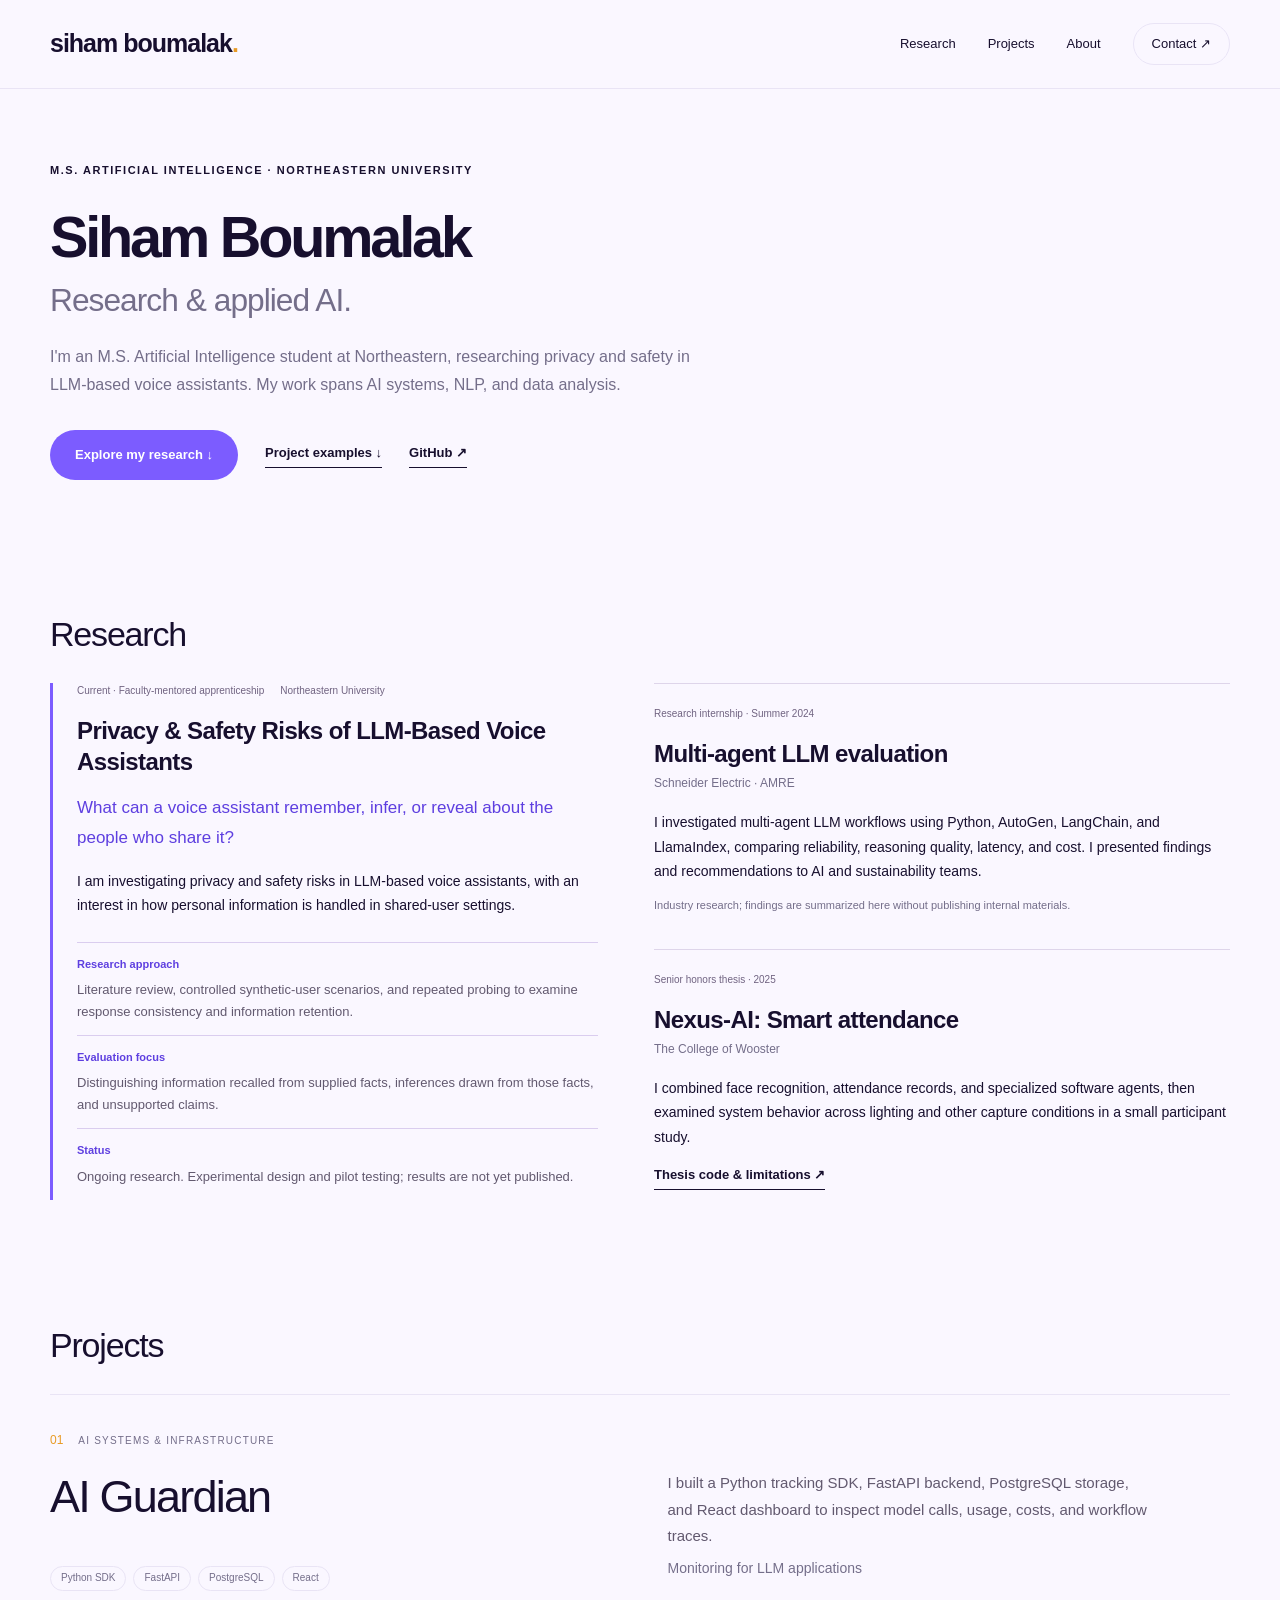
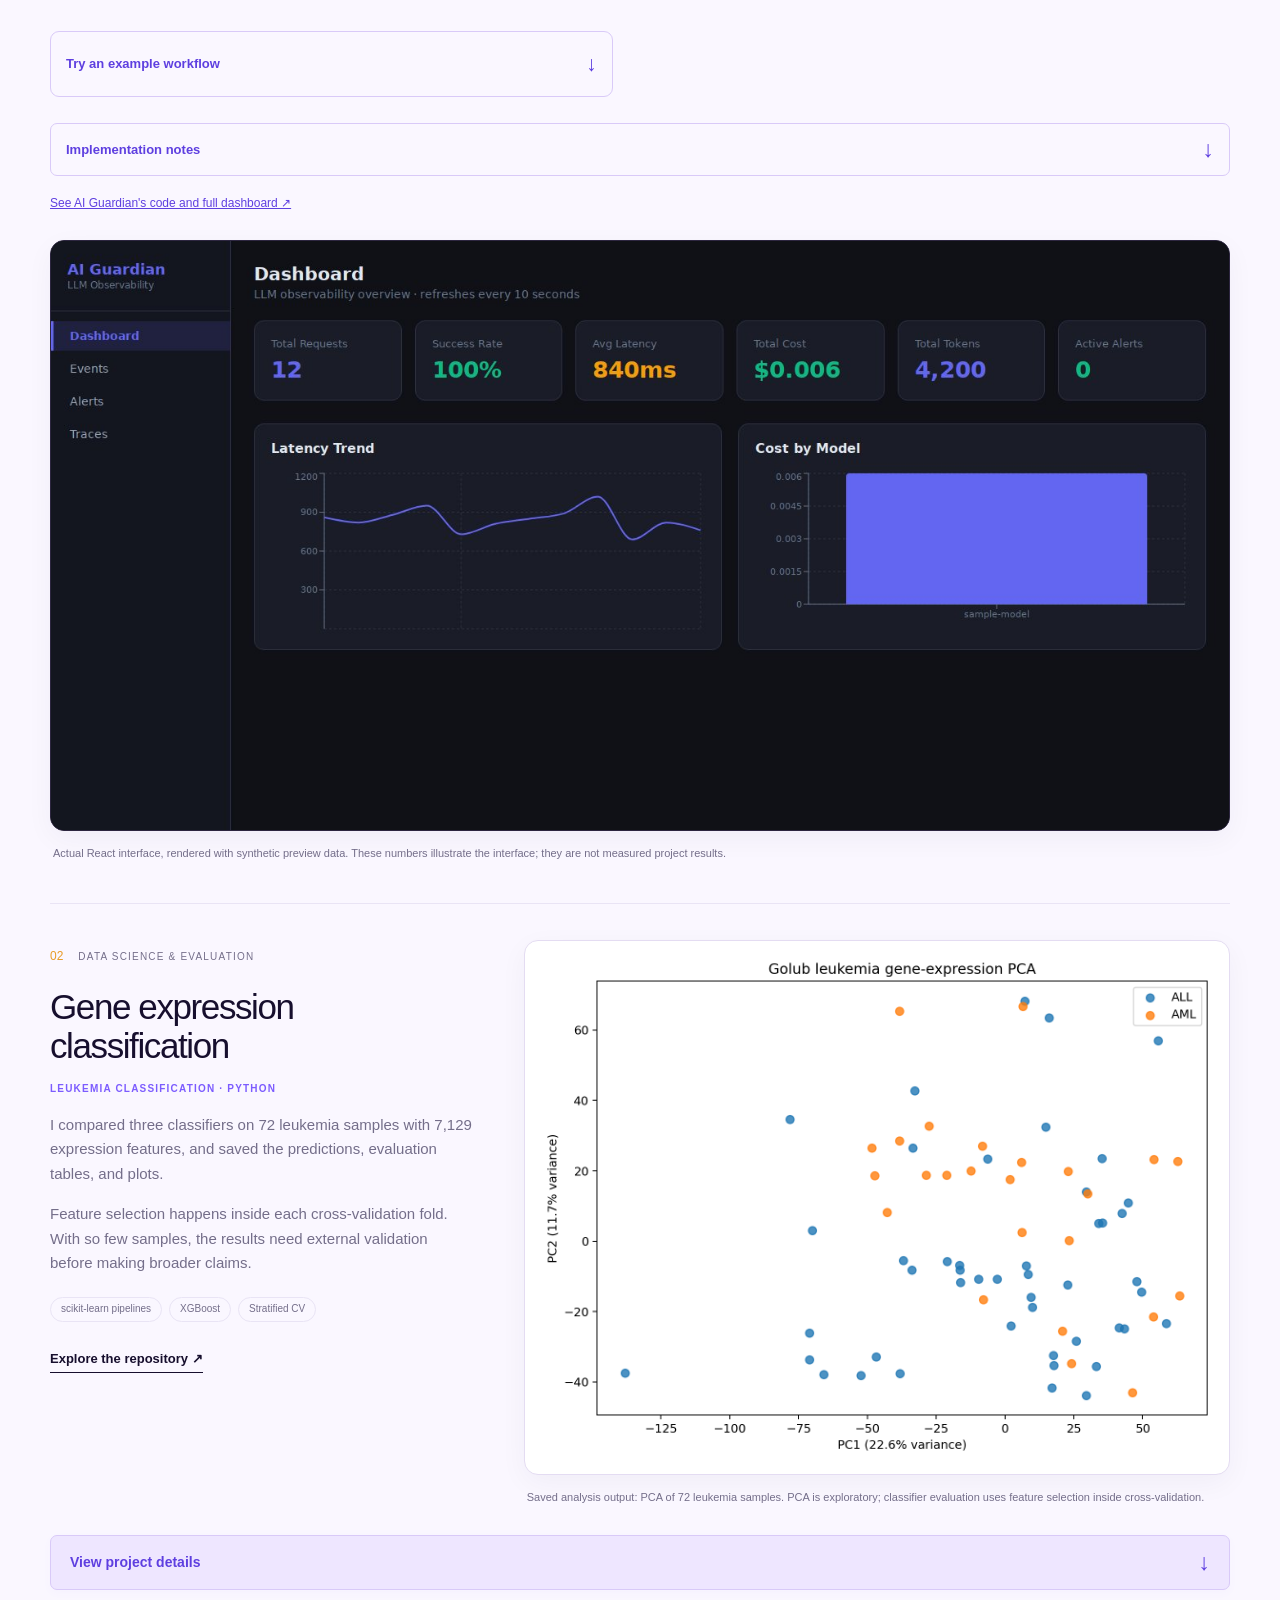
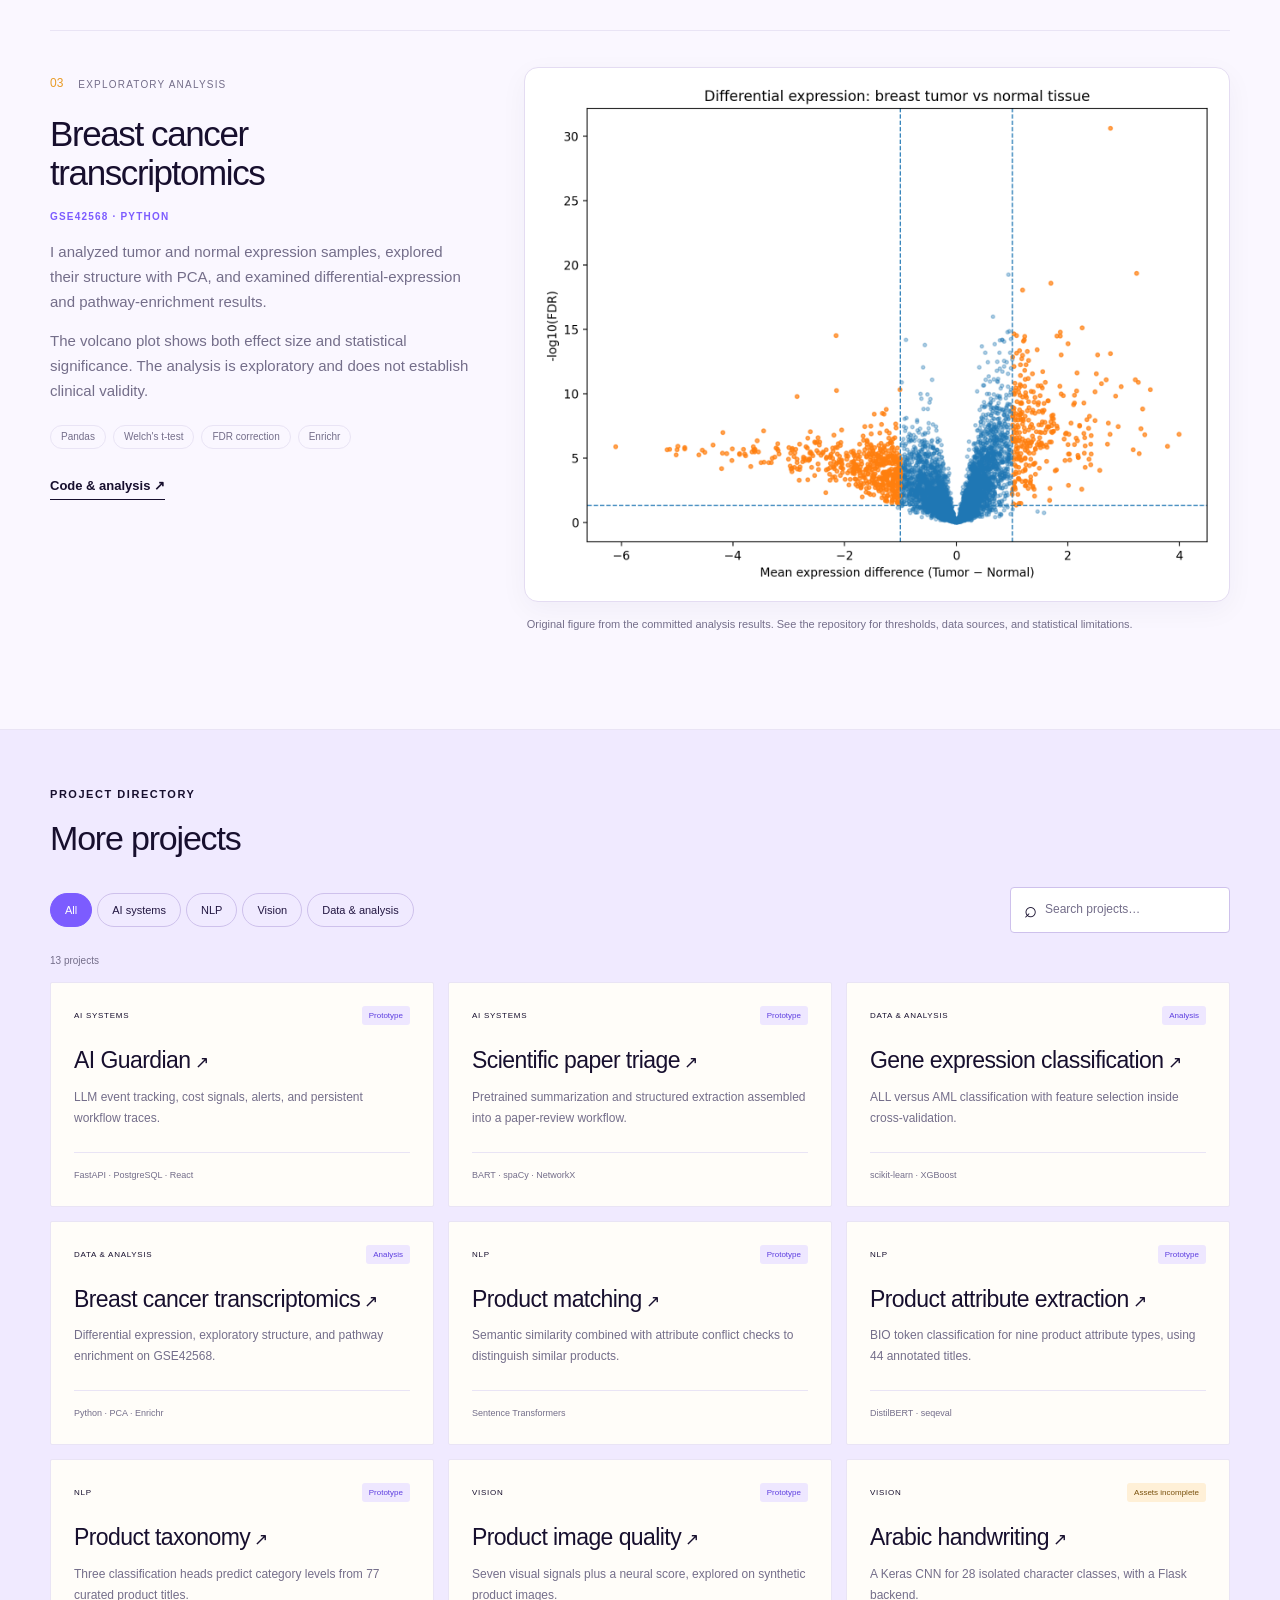
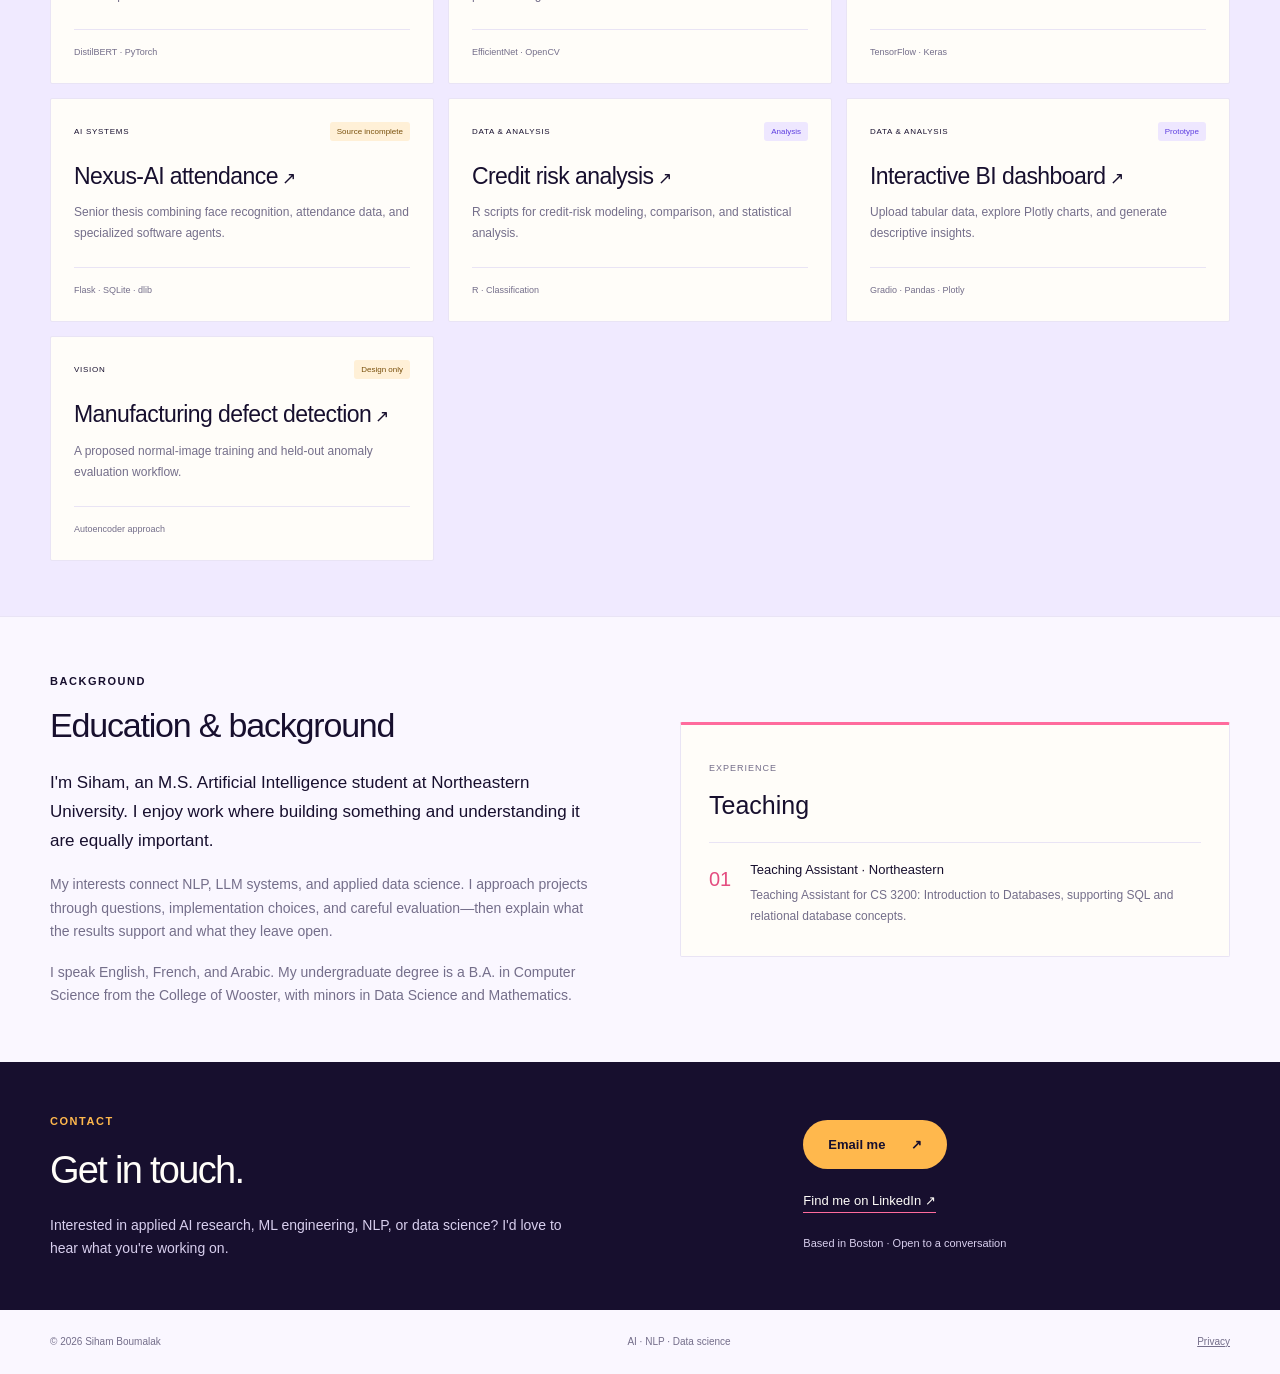
==== commit 88561620: "Simplify portfolio hierarchy and move Guardian into consistent project showcase" ====
--- a/index.html
+++ b/index.html
@@ -5,17 +5,18 @@
 <title>Siham Boumalak | AI Research & Projects</title>
 <meta name="description" content="Explore Siham Boumalak's AI systems, NLP projects, and data analysis through project walkthroughs, technical decisions, and evaluation evidence.">
 <meta name="theme-color" content="#FAF7FF"><meta property="og:title" content="Siham Boumalak — AI systems, research & data"><meta property="og:description" content="AI systems, NLP projects, and data analysis by Siham Boumalak."><meta property="og:type" content="website"><meta property="og:url" content="https://boumalaksiham.github.io/">
-<link rel="icon" href="assets/favicon.svg" type="image/svg+xml"><link rel="stylesheet" href="assets/style.css?v=research-20261003">
-<script src="assets/config.js" defer></script><script src="assets/app.js?v=research-20261003" defer></script>
+<link rel="icon" href="assets/favicon.svg" type="image/svg+xml"><link rel="stylesheet" href="assets/style.css?v=clear-layout-20261003">
+<script src="assets/config.js" defer></script><script src="assets/app.js?v=clear-layout-20261003" defer></script>
 </head>
 <body>
 <a class="skip-link" href="#main">Skip to content</a>
-<header class="site-header"><a class="wordmark" href="#top" aria-label="Siham Boumalak, home">siham boumalak<span class="wordmark-dot">.</span></a><nav aria-label="Main navigation"><a href="#research">Research</a><a href="#work">Project highlights</a><a href="#explore">All projects</a><a href="#about">About</a><a class="nav-contact" href="#contact">Contact <span aria-hidden="true">↗</span></a></nav></header>
+<header class="site-header"><a class="wordmark" href="#top" aria-label="Siham Boumalak, home">siham boumalak<span class="wordmark-dot">.</span></a><nav aria-label="Main navigation"><a href="#research">Research</a><a href="#work">Projects</a><a href="#about">About</a><a class="nav-contact" href="#contact">Contact <span aria-hidden="true">↗</span></a></nav></header>
 <main id="main">
-<section class="hero wrap" id="top"><div class="hero-copy"><p class="eyebrow">Portfolio / 2026</p><h1>Siham Boumalak<span class="intro-focus">AI, NLP, and data science.</span></h1><p class="hero-description">I'm an M.S. Artificial Intelligence student at Northeastern, researching privacy and safety in LLM-based voice assistants. My work spans AI systems, NLP, and data analysis.</p><div class="hero-actions"><a class="button primary" href="#research">Explore my research ↓</a><a class="text-link" href="#work">Project examples ↓</a><a class="text-link" href="https://github.com/boumalaksiham" target="_blank" rel="noopener noreferrer" data-event="github_profile">GitHub ↗</a></div></div><aside id="guardian" class="demo-dashboard guardian-demo" aria-labelledby="demo-title">
-<div class="demo-top"><span>PROJECT SPOTLIGHT / AI SYSTEMS</span><span class="demo-live">Interactive preview</span></div>
-<h2 id="demo-title">AI Guardian</h2><p class="spotlight-subtitle">Monitoring for LLM applications</p>
-<p class="demo-intro">I built AI Guardian to make an AI application’s model calls visible: what happened, how long it took, and what it used. This spotlight shows both an interactive example and the dashboard I built.</p>
+<section class="hero wrap" id="top"><div class="hero-copy"><p class="eyebrow">M.S. Artificial Intelligence · Northeastern University</p><h1>Siham Boumalak<span class="intro-focus">Research & applied AI.</span></h1><p class="hero-description">I'm an M.S. Artificial Intelligence student at Northeastern, researching privacy and safety in LLM-based voice assistants. My work spans AI systems, NLP, and data analysis.</p><div class="hero-actions"><a class="button primary" href="#research">Explore my research ↓</a><a class="text-link" href="#work">Project examples ↓</a><a class="text-link" href="https://github.com/boumalaksiham" target="_blank" rel="noopener noreferrer" data-event="github_profile">GitHub ↗</a></div></div></section><section class="wrap section research-section" id="research" aria-labelledby="research-title"><div class="section-heading"><div><h2 id="research-title">Research</h2></div></div><div class="research-layout"><article class="research-current"><div class="research-meta"><span>Current · Faculty-mentored apprenticeship</span><span>Northeastern University</span></div><h3>Privacy & Safety Risks of LLM-Based Voice Assistants</h3><p class="research-question">What can a voice assistant remember, infer, or reveal about the people who share it?</p><p>I am investigating privacy and safety risks in LLM-based voice assistants, with an interest in how personal information is handled in shared-user settings.</p><dl class="research-method"><div><dt>Research approach</dt><dd>Literature review, controlled synthetic-user scenarios, and repeated probing to examine response consistency and information retention.</dd></div><div><dt>Evaluation focus</dt><dd>Distinguishing information recalled from supplied facts, inferences drawn from those facts, and unsupported claims.</dd></div><div><dt>Status</dt><dd>Ongoing research. Experimental design and pilot testing; results are not yet published.</dd></div></dl></article><div class="research-prior"><article><div class="research-meta"><span>Research internship · Summer 2024</span></div><h3>Multi-agent LLM evaluation</h3><p class="research-institution">Schneider Electric · AMRE</p><p>I investigated multi-agent LLM workflows using Python, AutoGen, LangChain, and LlamaIndex, comparing reliability, reasoning quality, latency, and cost. I presented findings and recommendations to AI and sustainability teams.</p><p class="research-small">Industry research; findings are summarized here without publishing internal materials.</p></article><article><div class="research-meta"><span>Senior honors thesis · 2025</span></div><h3>Nexus-AI: Smart attendance</h3><p class="research-institution">The College of Wooster</p><p>I combined face recognition, attendance records, and specialized software agents, then examined system behavior across lighting and other capture conditions in a small participant study.</p><a class="text-link" href="https://github.com/boumalaksiham/Nexus-AI-Attendance" target="_blank" rel="noopener noreferrer" data-event="project_repository" data-project="Nexus-AI-Attendance">Thesis code & limitations ↗</a></article></div></div></section><section class="wrap section" id="work"><div class="section-heading"><div><h2>Projects</h2></div></div>
+<article class="feature guardian-feature" id="guardian" aria-labelledby="demo-title"><div class="guardian-demo feature-copy">
+<div class="feature-number">01 <span>AI systems & infrastructure</span></div>
+<h3 id="demo-title">AI Guardian</h3><p class="spotlight-subtitle">Monitoring for LLM applications</p>
+<p class="demo-intro">I built a Python tracking SDK, FastAPI backend, PostgreSQL storage, and React dashboard to inspect model calls, usage, costs, and workflow traces.</p>
 <div class="tags spotlight-tags"><span>Python SDK</span><span>FastAPI</span><span>PostgreSQL</span><span>React</span></div><details class="guardian-walkthrough"><summary>Try an example workflow <span aria-hidden="true">↓</span></summary><div class="walkthrough-body"><h3>What happened inside the assistant?</h3><label for="guardian-scenario">Choose an example</label>
 <select id="guardian-scenario"><option value="workflow">Answer a question about a return policy</option><option value="single">Summarize a return policy</option></select>
 <div class="guardian-task"><span>Example customer question</span><p>“Can I return headphones after 20 days if the box is opened?”</p><small>Source policy: returns within 30 days; opened items accepted with proof of purchase.</small></div><div class="guardian-controls"><button type="button" id="guardian-run">Inspect example trace <span aria-hidden="true">▶</span></button><button type="button" id="guardian-reset">Reset</button></div>
@@ -24,11 +25,10 @@
 <ol id="guardian-feed" class="guardian-feed" aria-label="Tracked demo events"><li class="guardian-empty">Inspect the example to see the input, output, and recorded telemetry for each model call.</li></ol>
 <p class="guardian-built"><strong>My implementation:</strong> Python tracking SDK → FastAPI → PostgreSQL → React dashboard. The SDK groups calls into a trace so they can be inspected together.</p><p id="guardian-status" class="guardian-status" role="status" aria-live="polite">No events yet.</p>
 <p class="demo-disclaimer">This interactive preview replays synthetic LLM events. Timings and token counts are sample data; it does not call a model or connect to the AI Guardian backend.</p>
-</div></details><details class="case-study" data-project="ai_guardian_project"><summary>Dashboard & implementation <span aria-hidden="true">↓</span></summary><figure class="project-output guardian-output"><a href="assets/guardian-preview.jpg" target="_blank" aria-label="Open AI Guardian interface preview"><img src="assets/guardian-preview.jpg" alt="AI Guardian React dashboard with usage cards, latency trend, and cost chart, populated with synthetic preview data" width="1440" height="720" loading="lazy"></a><figcaption>Actual React interface, rendered with synthetic preview data. These numbers illustrate the interface; they are not measured project results.</figcaption></figure><div class="case-grid"><div><h4>What I built</h4><p>A FastAPI backend, PostgreSQL event storage, a React dashboard, and a Python tracking SDK. Events can be grouped into persistent workflow traces.</p></div><div><h4>A technical decision</h4><p>Background SDK delivery keeps telemetry separate from the main application flow. The tradeoff is an in-memory queue that can lose pending events when a process exits.</p></div><div><h4>Evidence & boundaries</h4><p>The repository includes unit tests and CI. Quality and hallucination signals are lightweight heuristics; they are not validated factuality scores. Production authentication and tenancy remain future work.</p><a href="https://github.com/boumalaksiham/ai_guardian_project/blob/main/docs/DEVELOPMENT.md" target="_blank" rel="noopener noreferrer" data-event="project_documentation" data-project="ai_guardian_project">Development & testing notes ↗</a></div></div></details><a class="demo-source" href="https://github.com/boumalaksiham/ai_guardian_project" target="_blank" rel="noopener noreferrer" data-event="project_repository" data-project="ai_guardian_project">See AI Guardian's code and full dashboard ↗</a>
-<noscript><p>Enable JavaScript to run this preview.</p></noscript></aside></section><section class="wrap section research-section" id="research" aria-labelledby="research-title"><div class="section-heading"><div><p class="eyebrow">Current work & prior research</p><h2 id="research-title">Research</h2></div></div><div class="research-layout"><article class="research-current"><div class="research-meta"><span>Current · Faculty-mentored apprenticeship</span><span>Northeastern University</span></div><h3>Privacy & Safety Risks of LLM-Based Voice Assistants</h3><p class="research-question">What can a voice assistant remember, infer, or reveal about the people who share it?</p><p>I am investigating privacy and safety risks in LLM-based voice assistants, with an interest in how personal information is handled in shared-user settings.</p><dl class="research-method"><div><dt>Research approach</dt><dd>Literature review, controlled synthetic-user scenarios, and repeated probing to examine response consistency and information retention.</dd></div><div><dt>Evaluation focus</dt><dd>Distinguishing information recalled from supplied facts, inferences drawn from those facts, and unsupported claims.</dd></div><div><dt>Status</dt><dd>Ongoing research. Experimental design and pilot testing; results are not yet published.</dd></div></dl></article><div class="research-prior"><article><div class="research-meta"><span>Research internship · Summer 2024</span></div><h3>Multi-agent LLM evaluation</h3><p class="research-institution">Schneider Electric · AMRE</p><p>I investigated multi-agent LLM workflows using Python, AutoGen, LangChain, and LlamaIndex, comparing reliability, reasoning quality, latency, and cost. I presented findings and recommendations to AI and sustainability teams.</p><p class="research-small">Industry research; findings are summarized here without publishing internal materials.</p></article><article><div class="research-meta"><span>Senior honors thesis · 2025</span></div><h3>Nexus-AI: Smart attendance</h3><p class="research-institution">The College of Wooster</p><p>I combined face recognition, attendance records, and specialized software agents, then examined system behavior across lighting and other capture conditions in a small participant study.</p><a class="text-link" href="https://github.com/boumalaksiham/Nexus-AI-Attendance" target="_blank" rel="noopener noreferrer" data-event="project_repository" data-project="Nexus-AI-Attendance">Thesis code & limitations ↗</a></article></div></div></section><section class="wrap section" id="work"><div class="section-heading"><div><p class="eyebrow">Data science projects</p><h2>Classification & transcriptomics</h2></div></div>
-<article class="feature" id="genes"><div class="feature-copy"><div class="feature-number">01 <span>Data science & evaluation</span></div><h3>Gene expression<br>classification</h3><p class="project-name">Leukemia classification · Python</p><p>I compared three classifiers on 72 leukemia samples with 7,129 expression features, and saved the predictions, evaluation tables, and plots.</p><p class="feature-question">Feature selection happens inside each cross-validation fold. With so few samples, the results need external validation before making broader claims.</p><div class="tags"><span>scikit-learn pipelines</span><span>XGBoost</span><span>Stratified CV</span></div><a class="text-link" href="https://github.com/boumalaksiham/gene-expression-classification" target="_blank" rel="noopener noreferrer" data-event="project_repository" data-project="gene-expression-classification">Explore the repository ↗</a></div><figure class="project-output"><a href="assets/leukemia-pca.png" target="_blank" aria-label="Open leukemia PCA figure"><img src="assets/leukemia-pca.png" alt="Saved PCA scatterplot of ALL and AML leukemia samples from the gene-expression analysis" width="1200" height="800" loading="lazy"></a><figcaption>Saved analysis output: PCA of 72 leukemia samples. PCA is exploratory; classifier evaluation uses feature selection inside cross-validation.</figcaption></figure><details class="case-study" data-project="gene-expression-classification"><summary>View project details <span aria-hidden="true">↓</span></summary><div class="case-grid"><div><h4>What I built</h4><p>A reproducible analysis comparing logistic regression, random forest, and XGBoost on ALL versus AML classification, with PCA, ROC curves, and cross-validated predictions.</p></div><div><h4>A technical decision</h4><p>Place feature selection inside the pipeline so each training fold selects its own features. Selecting features on the full dataset before cross-validation would leak validation information.</p></div><div><h4>Evidence & boundaries</h4><p>Committed tables and figures support the displayed results. A 72-sample dataset limits generalization; cross-validation is not an independent external test. Full-data probe rankings are exploratory.</p><a href="https://github.com/boumalaksiham/gene-expression-classification/tree/main/results" target="_blank" rel="noopener noreferrer" data-event="evaluation_artifact" data-project="gene-expression-classification">Explore the saved results ↗</a></div></div></details></article>
-<article class="feature breast-feature" id="breast"><div class="feature-copy"><div class="feature-number">02 <span>Exploratory analysis</span></div><h3>Breast cancer<br>transcriptomics</h3><p class="project-name">GSE42568 · Python</p><p>I analyzed tumor and normal expression samples, explored their structure with PCA, and examined differential-expression and pathway-enrichment results.</p><p class="feature-question">The volcano plot shows both effect size and statistical significance. The analysis is exploratory and does not establish clinical validity.</p><div class="tags"><span>Pandas</span><span>Welch's t-test</span><span>FDR correction</span><span>Enrichr</span></div><a class="text-link" href="https://github.com/boumalaksiham/breast_cancer_transcriptomics" target="_blank" rel="noopener noreferrer" data-event="project_repository" data-project="breast_cancer_transcriptomics">Code & analysis ↗</a></div><figure class="project-output"><a href="assets/breast-volcano.png" target="_blank" aria-label="Open differential expression volcano plot"><img src="assets/breast-volcano.png" alt="Saved volcano plot showing tumor versus normal differential expression in GSE42568" width="1200" height="800" loading="lazy"></a><figcaption>Original figure from the committed analysis results. See the repository for thresholds, data sources, and statistical limitations.</figcaption></figure></article></section>
-<section class="collection section" id="explore"><div class="wrap"><div class="section-heading"><div><p class="eyebrow">GitHub repositories</p><h2>All projects</h2></div><p>Filter by topic, or search for a technology.<br>Each project links to its GitHub repository.</p></div><div class="collection-tools"><div class="filters" role="group" aria-label="Filter projects"><button type="button" data-filter="All" aria-pressed="true" class="filter active">All</button><button type="button" data-filter="AI systems" aria-pressed="false" class="filter">AI systems</button><button type="button" data-filter="NLP" aria-pressed="false" class="filter">NLP</button><button type="button" data-filter="Vision" aria-pressed="false" class="filter">Vision</button><button type="button" data-filter="Data & analysis" aria-pressed="false" class="filter">Data & analysis</button></div><div class="search-field"><label class="sr-only" for="project-search">Search projects by title, topic, technology, or status</label><span aria-hidden="true">⌕</span><input id="project-search" type="search" placeholder="Search projects…" autocomplete="off"></div></div><p class="result-count" id="result-count" role="status">13 projects</p><div class="project-grid" id="project-grid"><article class="project-card" data-category="AI systems" data-search="AI Guardian AI systems LLM event tracking, cost signals, alerts, and persistent workflow traces. FastAPI · PostgreSQL · React Prototype"><div class="card-top"><span class="category">AI systems</span><span class="status">Prototype</span></div><h3><a href="https://github.com/boumalaksiham/ai_guardian_project" data-event="project_repository" data-project="ai_guardian_project" target="_blank" rel="noopener noreferrer">AI Guardian<span aria-hidden="true"> ↗</span></a></h3><p>LLM event tracking, cost signals, alerts, and persistent workflow traces.</p><span class="stack">FastAPI · PostgreSQL · React</span></article>
+</div></details><details class="case-study" data-project="ai_guardian_project"><summary>Implementation notes <span aria-hidden="true">↓</span></summary><div class="case-grid"><div><h4>What I built</h4><p>A FastAPI backend, PostgreSQL event storage, a React dashboard, and a Python tracking SDK. Events can be grouped into persistent workflow traces.</p></div><div><h4>A technical decision</h4><p>Background SDK delivery keeps telemetry separate from the main application flow. The tradeoff is an in-memory queue that can lose pending events when a process exits.</p></div><div><h4>Evidence & boundaries</h4><p>The repository includes unit tests and CI. Quality and hallucination signals are lightweight heuristics; they are not validated factuality scores. Production authentication and tenancy remain future work.</p><a href="https://github.com/boumalaksiham/ai_guardian_project/blob/main/docs/DEVELOPMENT.md" target="_blank" rel="noopener noreferrer" data-event="project_documentation" data-project="ai_guardian_project">Development & testing notes ↗</a></div></div></details><a class="demo-source" href="https://github.com/boumalaksiham/ai_guardian_project" target="_blank" rel="noopener noreferrer" data-event="project_repository" data-project="ai_guardian_project">See AI Guardian's code and full dashboard ↗</a>
+<noscript><p>Enable JavaScript to run this preview.</p></noscript></div><figure class="project-output guardian-output"><a href="assets/guardian-preview.jpg" target="_blank" aria-label="Open AI Guardian interface preview"><img src="assets/guardian-preview.jpg" alt="AI Guardian React dashboard with usage cards, latency trend, and cost chart, populated with synthetic preview data" width="1440" height="720" loading="lazy"></a><figcaption>Actual React interface, rendered with synthetic preview data. These numbers illustrate the interface; they are not measured project results.</figcaption></figure></article><article class="feature" id="genes"><div class="feature-copy"><div class="feature-number">02 <span>Data science & evaluation</span></div><h3>Gene expression<br>classification</h3><p class="project-name">Leukemia classification · Python</p><p>I compared three classifiers on 72 leukemia samples with 7,129 expression features, and saved the predictions, evaluation tables, and plots.</p><p class="feature-question">Feature selection happens inside each cross-validation fold. With so few samples, the results need external validation before making broader claims.</p><div class="tags"><span>scikit-learn pipelines</span><span>XGBoost</span><span>Stratified CV</span></div><a class="text-link" href="https://github.com/boumalaksiham/gene-expression-classification" target="_blank" rel="noopener noreferrer" data-event="project_repository" data-project="gene-expression-classification">Explore the repository ↗</a></div><figure class="project-output"><a href="assets/leukemia-pca.png" target="_blank" aria-label="Open leukemia PCA figure"><img src="assets/leukemia-pca.png" alt="Saved PCA scatterplot of ALL and AML leukemia samples from the gene-expression analysis" width="1200" height="800" loading="lazy"></a><figcaption>Saved analysis output: PCA of 72 leukemia samples. PCA is exploratory; classifier evaluation uses feature selection inside cross-validation.</figcaption></figure><details class="case-study" data-project="gene-expression-classification"><summary>View project details <span aria-hidden="true">↓</span></summary><div class="case-grid"><div><h4>What I built</h4><p>A reproducible analysis comparing logistic regression, random forest, and XGBoost on ALL versus AML classification, with PCA, ROC curves, and cross-validated predictions.</p></div><div><h4>A technical decision</h4><p>Place feature selection inside the pipeline so each training fold selects its own features. Selecting features on the full dataset before cross-validation would leak validation information.</p></div><div><h4>Evidence & boundaries</h4><p>Committed tables and figures support the displayed results. A 72-sample dataset limits generalization; cross-validation is not an independent external test. Full-data probe rankings are exploratory.</p><a href="https://github.com/boumalaksiham/gene-expression-classification/tree/main/results" target="_blank" rel="noopener noreferrer" data-event="evaluation_artifact" data-project="gene-expression-classification">Explore the saved results ↗</a></div></div></details></article>
+<article class="feature breast-feature" id="breast"><div class="feature-copy"><div class="feature-number">03 <span>Exploratory analysis</span></div><h3>Breast cancer<br>transcriptomics</h3><p class="project-name">GSE42568 · Python</p><p>I analyzed tumor and normal expression samples, explored their structure with PCA, and examined differential-expression and pathway-enrichment results.</p><p class="feature-question">The volcano plot shows both effect size and statistical significance. The analysis is exploratory and does not establish clinical validity.</p><div class="tags"><span>Pandas</span><span>Welch's t-test</span><span>FDR correction</span><span>Enrichr</span></div><a class="text-link" href="https://github.com/boumalaksiham/breast_cancer_transcriptomics" target="_blank" rel="noopener noreferrer" data-event="project_repository" data-project="breast_cancer_transcriptomics">Code & analysis ↗</a></div><figure class="project-output"><a href="assets/breast-volcano.png" target="_blank" aria-label="Open differential expression volcano plot"><img src="assets/breast-volcano.png" alt="Saved volcano plot showing tumor versus normal differential expression in GSE42568" width="1200" height="800" loading="lazy"></a><figcaption>Original figure from the committed analysis results. See the repository for thresholds, data sources, and statistical limitations.</figcaption></figure></article></section>
+<section class="collection section" id="explore"><div class="wrap"><div class="section-heading"><div><p class="eyebrow">Project directory</p><h2>More projects</h2></div></div><div class="collection-tools"><div class="filters" role="group" aria-label="Filter projects"><button type="button" data-filter="All" aria-pressed="true" class="filter active">All</button><button type="button" data-filter="AI systems" aria-pressed="false" class="filter">AI systems</button><button type="button" data-filter="NLP" aria-pressed="false" class="filter">NLP</button><button type="button" data-filter="Vision" aria-pressed="false" class="filter">Vision</button><button type="button" data-filter="Data & analysis" aria-pressed="false" class="filter">Data & analysis</button></div><div class="search-field"><label class="sr-only" for="project-search">Search projects by title, topic, technology, or status</label><span aria-hidden="true">⌕</span><input id="project-search" type="search" placeholder="Search projects…" autocomplete="off"></div></div><p class="result-count" id="result-count" role="status">13 projects</p><div class="project-grid" id="project-grid"><article class="project-card" data-category="AI systems" data-search="AI Guardian AI systems LLM event tracking, cost signals, alerts, and persistent workflow traces. FastAPI · PostgreSQL · React Prototype"><div class="card-top"><span class="category">AI systems</span><span class="status">Prototype</span></div><h3><a href="https://github.com/boumalaksiham/ai_guardian_project" data-event="project_repository" data-project="ai_guardian_project" target="_blank" rel="noopener noreferrer">AI Guardian<span aria-hidden="true"> ↗</span></a></h3><p>LLM event tracking, cost signals, alerts, and persistent workflow traces.</p><span class="stack">FastAPI · PostgreSQL · React</span></article>
 <article class="project-card" data-category="AI systems" data-search="Scientific paper triage AI systems Pretrained summarization and structured extraction assembled into a paper-review workflow. BART · spaCy · NetworkX Prototype"><div class="card-top"><span class="category">AI systems</span><span class="status">Prototype</span></div><h3><a href="https://github.com/boumalaksiham/Final-Project-AI" data-event="project_repository" data-project="Final-Project-AI" target="_blank" rel="noopener noreferrer">Scientific paper triage<span aria-hidden="true"> ↗</span></a></h3><p>Pretrained summarization and structured extraction assembled into a paper-review workflow.</p><span class="stack">BART · spaCy · NetworkX</span></article>
 <article class="project-card" data-category="Data & analysis" data-search="Gene expression classification Data &amp; analysis ALL versus AML classification with feature selection inside cross-validation. scikit-learn · XGBoost Analysis"><div class="card-top"><span class="category">Data & analysis</span><span class="status">Analysis</span></div><h3><a href="https://github.com/boumalaksiham/gene-expression-classification" data-event="project_repository" data-project="gene-expression-classification" target="_blank" rel="noopener noreferrer">Gene expression classification<span aria-hidden="true"> ↗</span></a></h3><p>ALL versus AML classification with feature selection inside cross-validation.</p><span class="stack">scikit-learn · XGBoost</span></article>
 <article class="project-card" data-category="Data & analysis" data-search="Breast cancer transcriptomics Data &amp; analysis Differential expression, exploratory structure, and pathway enrichment on GSE42568. Python · PCA · Enrichr Analysis"><div class="card-top"><span class="category">Data & analysis</span><span class="status">Analysis</span></div><h3><a href="https://github.com/boumalaksiham/breast_cancer_transcriptomics" data-event="project_repository" data-project="breast_cancer_transcriptomics" target="_blank" rel="noopener noreferrer">Breast cancer transcriptomics<span aria-hidden="true"> ↗</span></a></h3><p>Differential expression, exploratory structure, and pathway enrichment on GSE42568.</p><span class="stack">Python · PCA · Enrichr</span></article>
--- a/assets/style.css
+++ b/assets/style.css
@@ -88,3 +88,32 @@
 .site-header nav{flex-wrap:wrap}
 @media(max-width:800px){.research-layout{grid-template-columns:1fr}.research-current{padding:24px}.site-header{flex-wrap:wrap}.site-header nav{gap:13px}}
 @media(max-width:520px){.research-section h3{font-size:22px}.research-prior article{padding:20px}.site-header nav{justify-content:flex-start;gap:10px 16px!important}.site-header nav a{font-size:11px}}
+
+/* One page hierarchy: introduction, research, projects, background. */
+.hero{display:block;padding-top:72px;padding-bottom:64px}
+.hero-copy{position:static;max-width:850px}
+.hero h1{max-width:none}
+.hero .intro-focus{font-size:.55em;margin-top:14px}
+.hero-description{max-width:660px}
+.hero-actions{flex-wrap:wrap}
+.section-heading{margin-bottom:30px}
+.research-layout{grid-template-columns:1fr 1fr;gap:28px}
+.research-current{background:transparent;border:0;border-left:3px solid #7c5cff;border-radius:0;padding:0 28px 0 24px}
+.research-prior article{background:transparent;border:0;border-top:1px solid #ded5ea;border-radius:0;padding:22px 0 0}
+.research-prior{gap:24px}
+.research-section h3{font-size:24px}
+.research-section .research-question{font-size:17px!important}
+.research-method>div{padding:12px 0}
+.guardian-feature{align-items:start}
+.guardian-feature .guardian-demo{padding:0;border:0;box-shadow:none;background:transparent;min-width:0}
+.guardian-feature .demo-intro{font-size:15px;line-height:1.75;color:#62596f}
+.guardian-feature .spotlight-subtitle{font-size:14px;margin:8px 0 15px}
+.guardian-feature .project-output{margin:0}
+.guardian-feature .case-study{margin-top:12px}
+.guardian-feature .guardian-walkthrough{margin-top:20px}
+.guardian-feature .demo-source{font-size:12px}
+.guardian-feature .feature-number{margin-bottom:20px}
+.guardian-feature h3#demo-title{font-size:36px;line-height:1.2}
+.guardian-feature .guardian-built{font-size:11px}
+@media(max-width:800px){.hero{padding-top:48px;padding-bottom:45px}.research-layout{grid-template-columns:1fr}.research-current{padding-right:0}.guardian-feature .project-output{margin-top:15px}}
+@media(max-width:520px){.hero .eyebrow{font-size:10px;line-height:1.6}.hero h1{font-size:42px}.hero .intro-focus{font-size:26px}.guardian-feature h3#demo-title{font-size:30px}.research-current{padding-left:18px}.research-section h3{font-size:22px}}
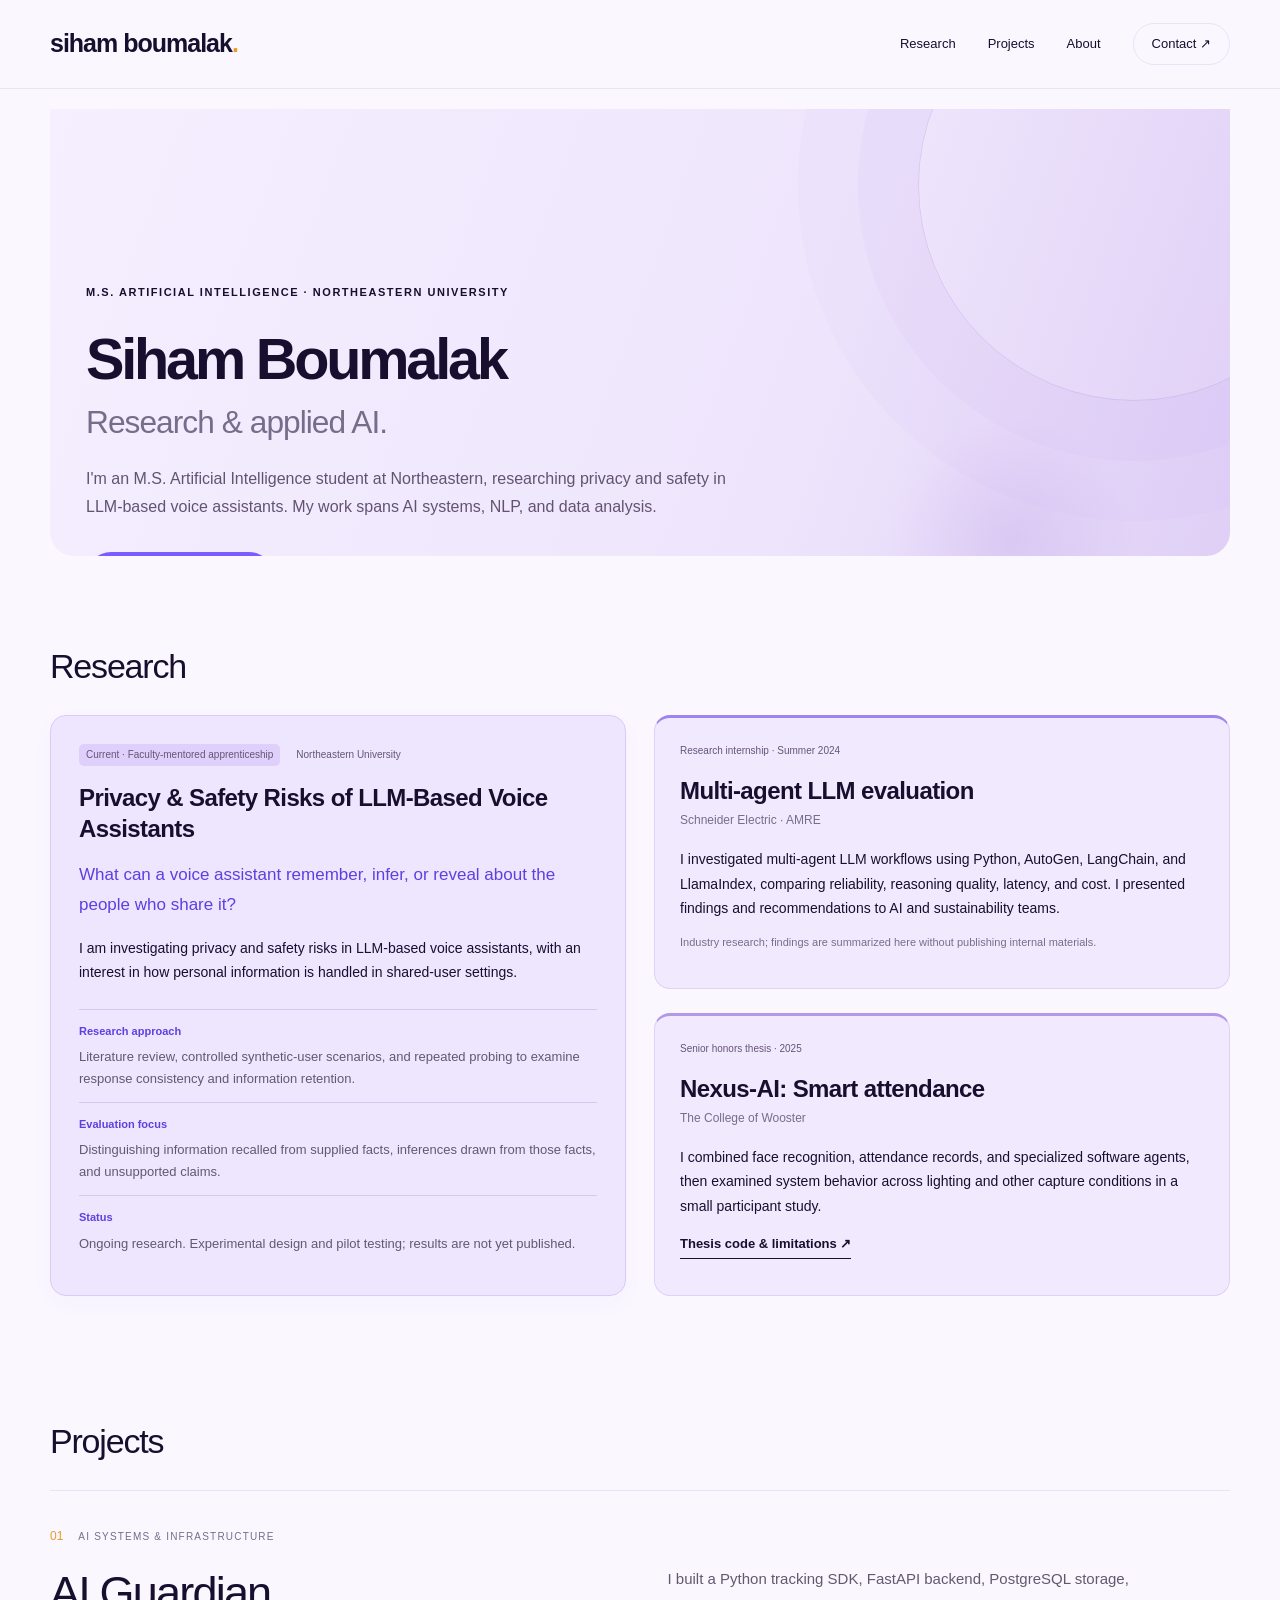
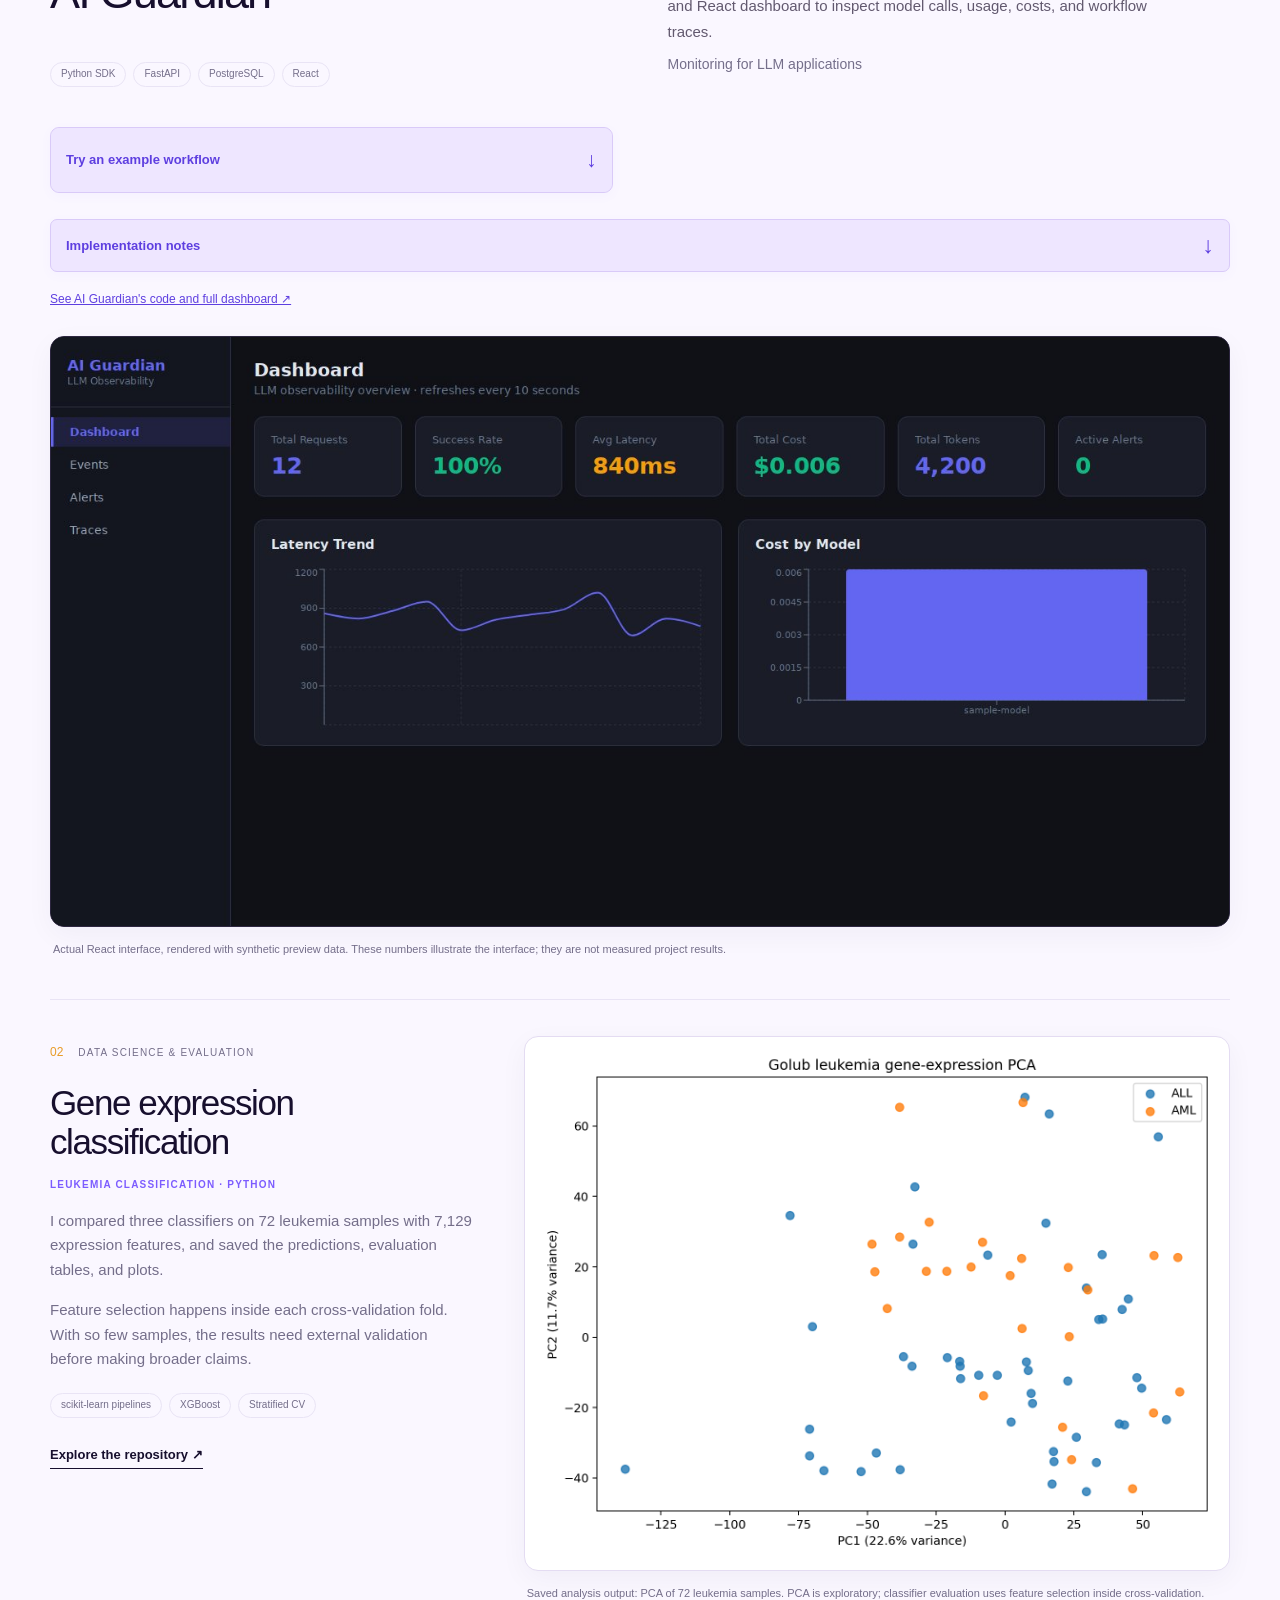
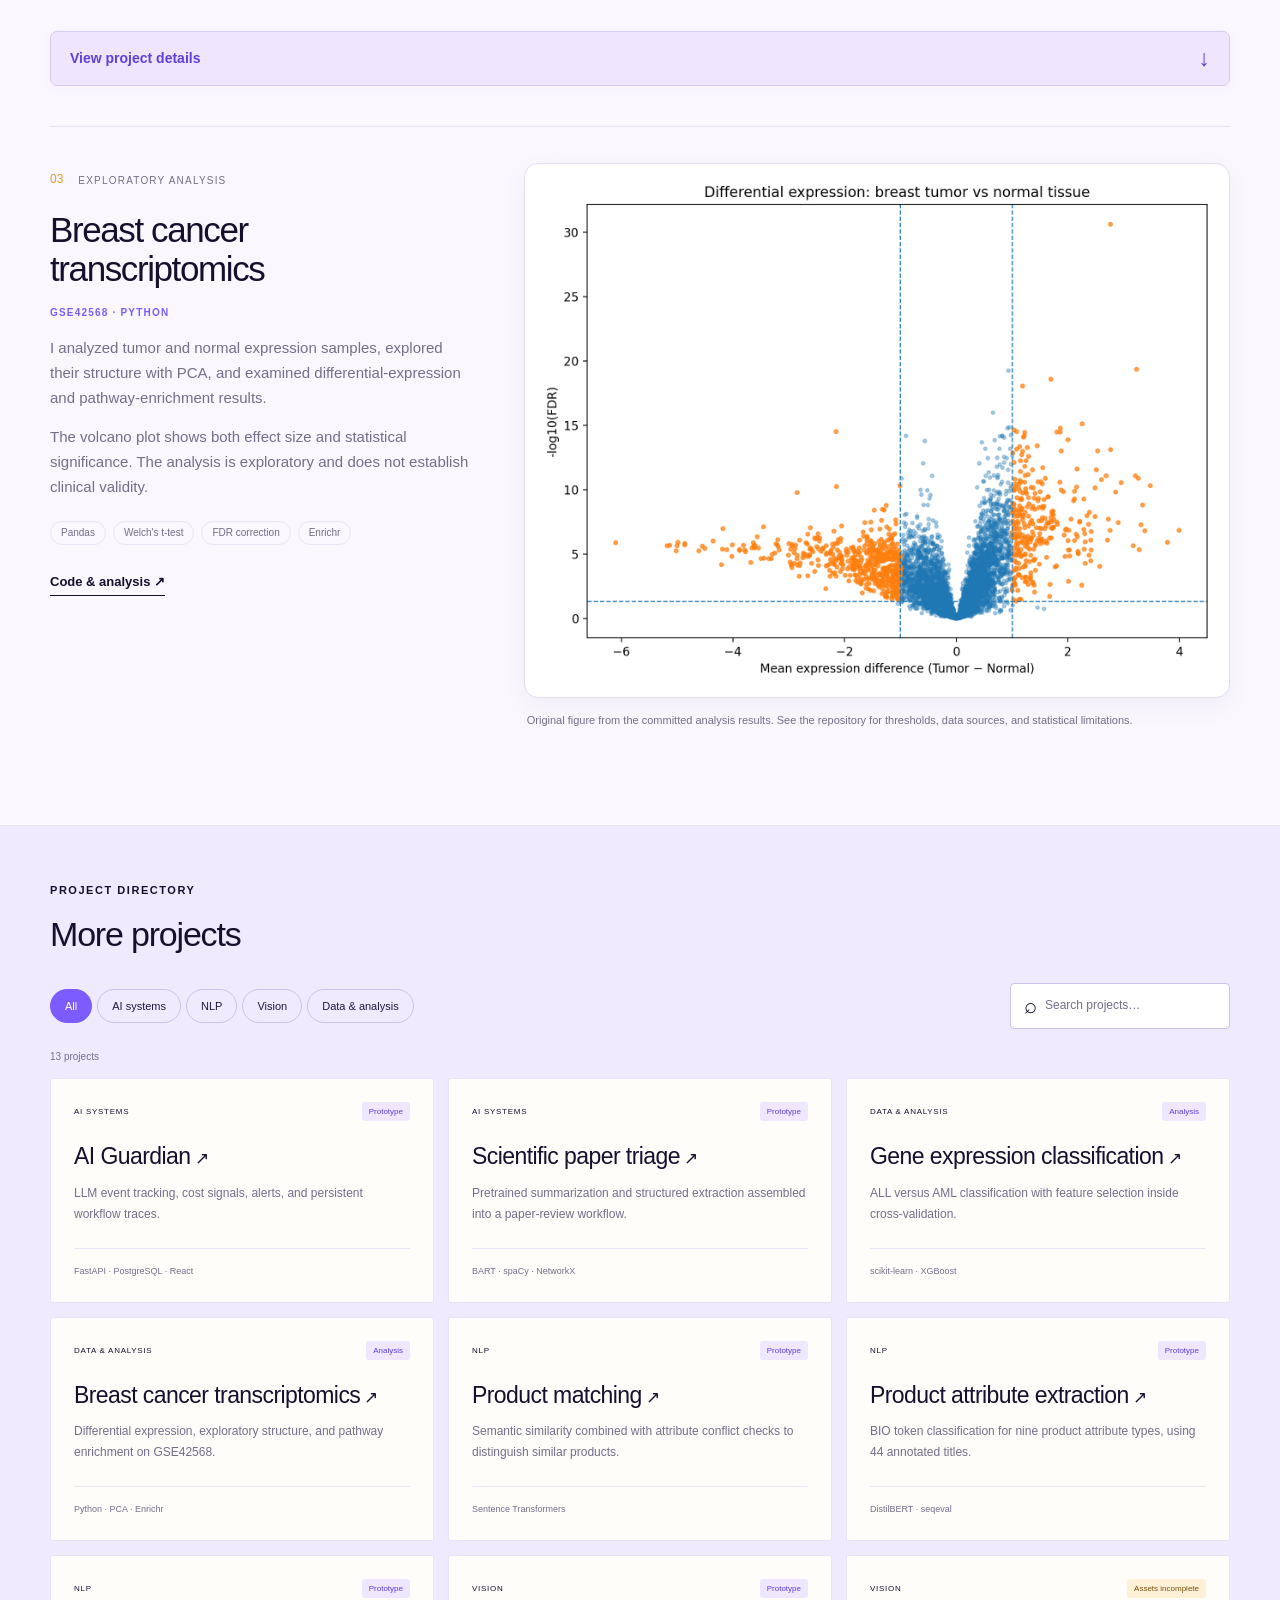
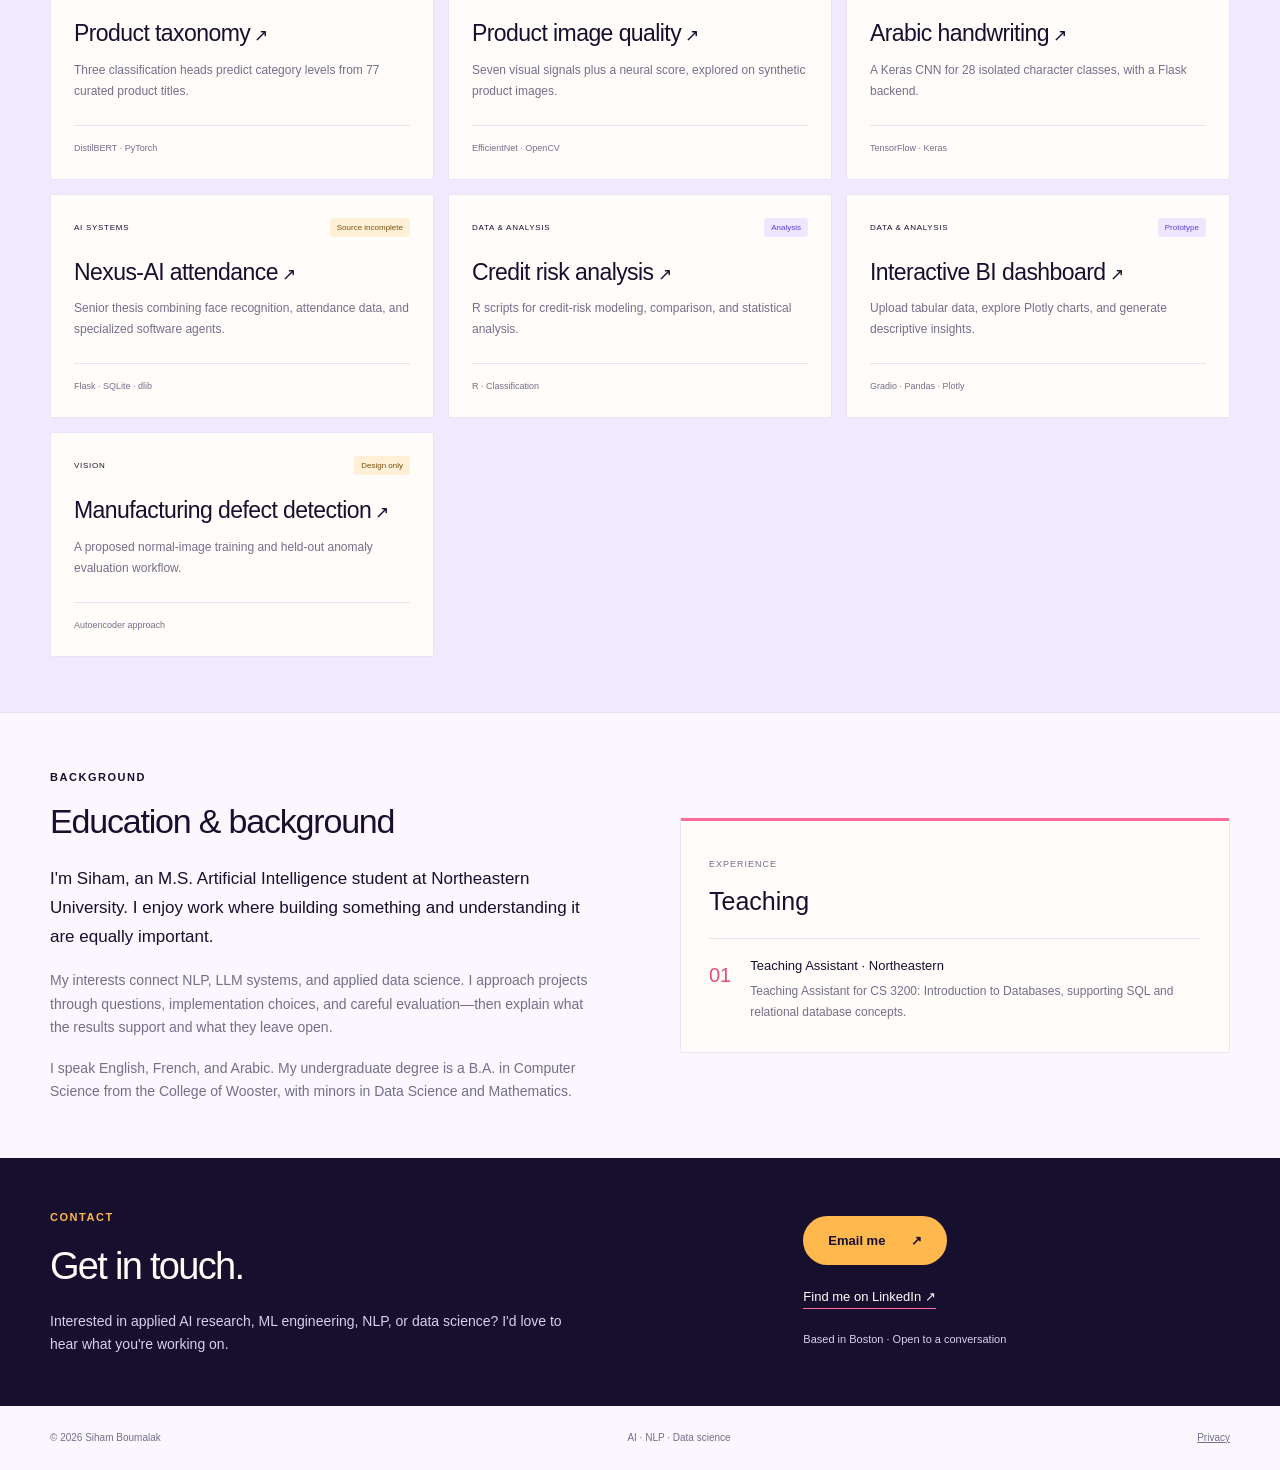
==== commit e36cfe34: "Unify lavender disclosure fills and add purple research cards and hero treatment" ====
--- a/index.html
+++ b/index.html
@@ -5,8 +5,8 @@
 <title>Siham Boumalak | AI Research & Projects</title>
 <meta name="description" content="Explore Siham Boumalak's AI systems, NLP projects, and data analysis through project walkthroughs, technical decisions, and evaluation evidence.">
 <meta name="theme-color" content="#FAF7FF"><meta property="og:title" content="Siham Boumalak — AI systems, research & data"><meta property="og:description" content="AI systems, NLP projects, and data analysis by Siham Boumalak."><meta property="og:type" content="website"><meta property="og:url" content="https://boumalaksiham.github.io/">
-<link rel="icon" href="assets/favicon.svg" type="image/svg+xml"><link rel="stylesheet" href="assets/style.css?v=clear-layout-20261003">
-<script src="assets/config.js" defer></script><script src="assets/app.js?v=clear-layout-20261003" defer></script>
+<link rel="icon" href="assets/favicon.svg" type="image/svg+xml"><link rel="stylesheet" href="assets/style.css?v=lavender-20261003">
+<script src="assets/config.js" defer></script><script src="assets/app.js?v=lavender-20261003" defer></script>
 </head>
 <body>
 <a class="skip-link" href="#main">Skip to content</a>
--- a/assets/style.css
+++ b/assets/style.css
@@ -117,3 +117,32 @@
 .guardian-feature .guardian-built{font-size:11px}
 @media(max-width:800px){.hero{padding-top:48px;padding-bottom:45px}.research-layout{grid-template-columns:1fr}.research-current{padding-right:0}.guardian-feature .project-output{margin-top:15px}}
 @media(max-width:520px){.hero .eyebrow{font-size:10px;line-height:1.6}.hero h1{font-size:42px}.hero .intro-focus{font-size:26px}.guardian-feature h3#demo-title{font-size:30px}.research-current{padding-left:18px}.research-section h3{font-size:22px}}
+
+/* Consistent lavender cards and visible disclosure controls. */
+.guardian-feature .guardian-walkthrough,
+.guardian-feature .case-study summary,
+.guardian-demo .case-study summary,
+.case-study summary{background:#eee6ff;border:1px solid #d9caf8;color:#5e3fe0;box-shadow:0 3px 12px #7c5cff0a}
+.guardian-feature .guardian-walkthrough>summary{background:#eee6ff;border-radius:9px;color:#5e3fe0}
+.guardian-feature .guardian-walkthrough>summary:hover,
+.guardian-feature .case-study summary:hover{background:#e5d8ff}
+.guardian-feature .guardian-walkthrough[open]>summary{border-radius:9px 9px 0 0}
+.guardian-feature .walkthrough-body,
+.guardian-feature .case-study[open],
+.case-study[open]{background:#f4efff}
+.guardian-feature .case-study[open] summary{background:#eee6ff}
+.research-current{background:#eee6ff;border:1px solid #d9caf8;border-radius:16px;padding:28px;box-shadow:0 8px 24px #5e3fe007}
+.research-prior article{background:#f1eaff;border:1px solid #dfd2f6;border-radius:16px;padding:25px}
+.research-prior article:first-child{border-top:3px solid #9f83ee}
+.research-prior article:last-child{border-top:3px solid #b397e8}
+.research-meta{color:#655477}
+.research-current .research-meta span:first-child{background:#dfd0fb;border-radius:5px;padding:3px 7px}
+.research-current .research-meta{align-items:center}
+.research-method>div{border-color:#d8c8ef}
+.hero{position:relative;isolation:isolate;border-radius:0 0 24px 24px;background:linear-gradient(110deg,#f5efff 0%,#eee5fc 65%,#dfcff6 100%);overflow:hidden;padding:64px 36px;margin-top:20px;margin-bottom:20px}
+.hero::before{content:"";position:absolute;z-index:-1;width:430px;height:430px;border:1px solid #ac8de04d;border-radius:50%;right:-120px;top:-140px;box-shadow:0 0 0 60px #b897e412,0 0 0 120px #b897e410;pointer-events:none}
+.hero::after{content:"";position:absolute;z-index:-1;width:250px;height:250px;border-radius:50%;background:radial-gradient(circle,#b99be546,transparent 70%);right:8%;bottom:-110px;pointer-events:none}
+.hero-copy{position:relative}
+.hero .hero-description{color:#625471}
+@media(max-width:800px){.hero{padding:45px 24px}.research-current{padding:24px}.research-prior article{padding:23px}.hero::before{right:-270px;opacity:.65}}
+@media(max-width:520px){.hero{padding:34px 20px;border-radius:16px;margin-top:12px}.research-current{padding:20px}.research-prior article{padding:20px}.hero .eyebrow{max-width:280px}.hero::before{opacity:.35}}
